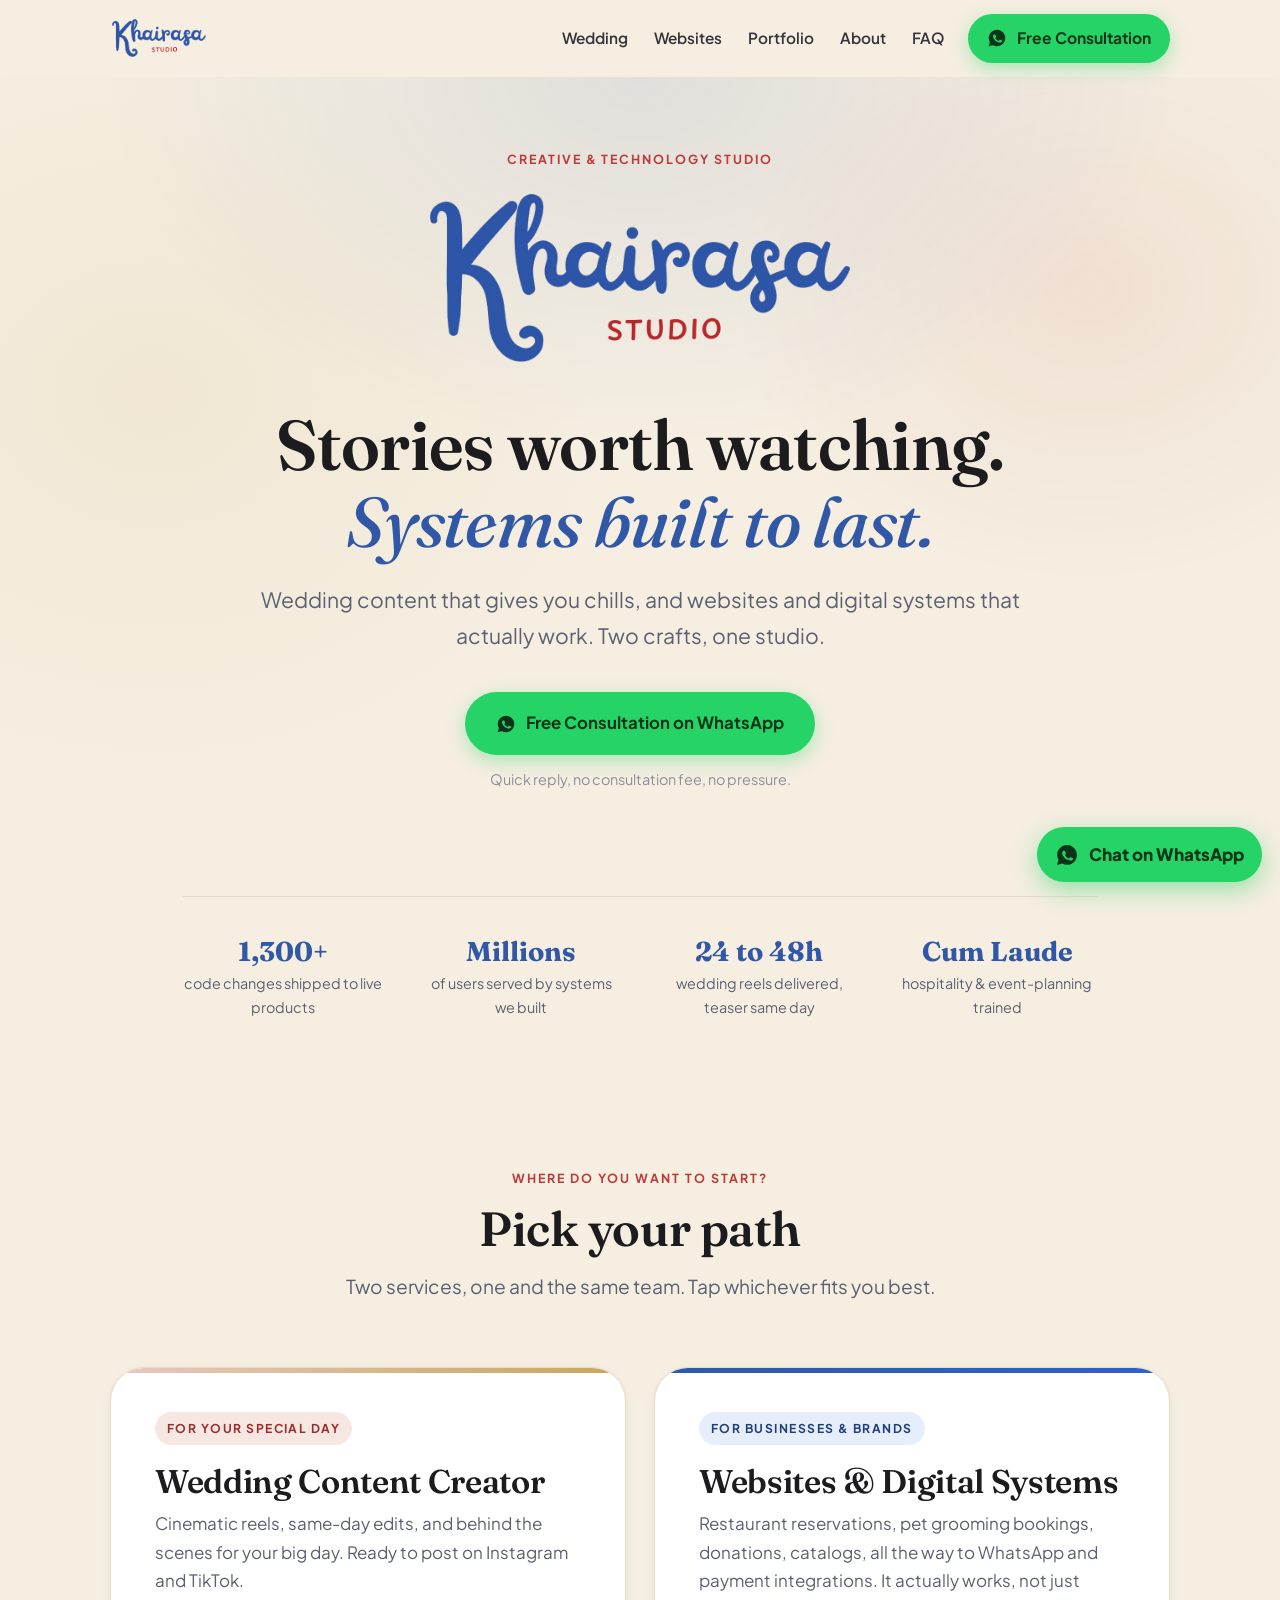
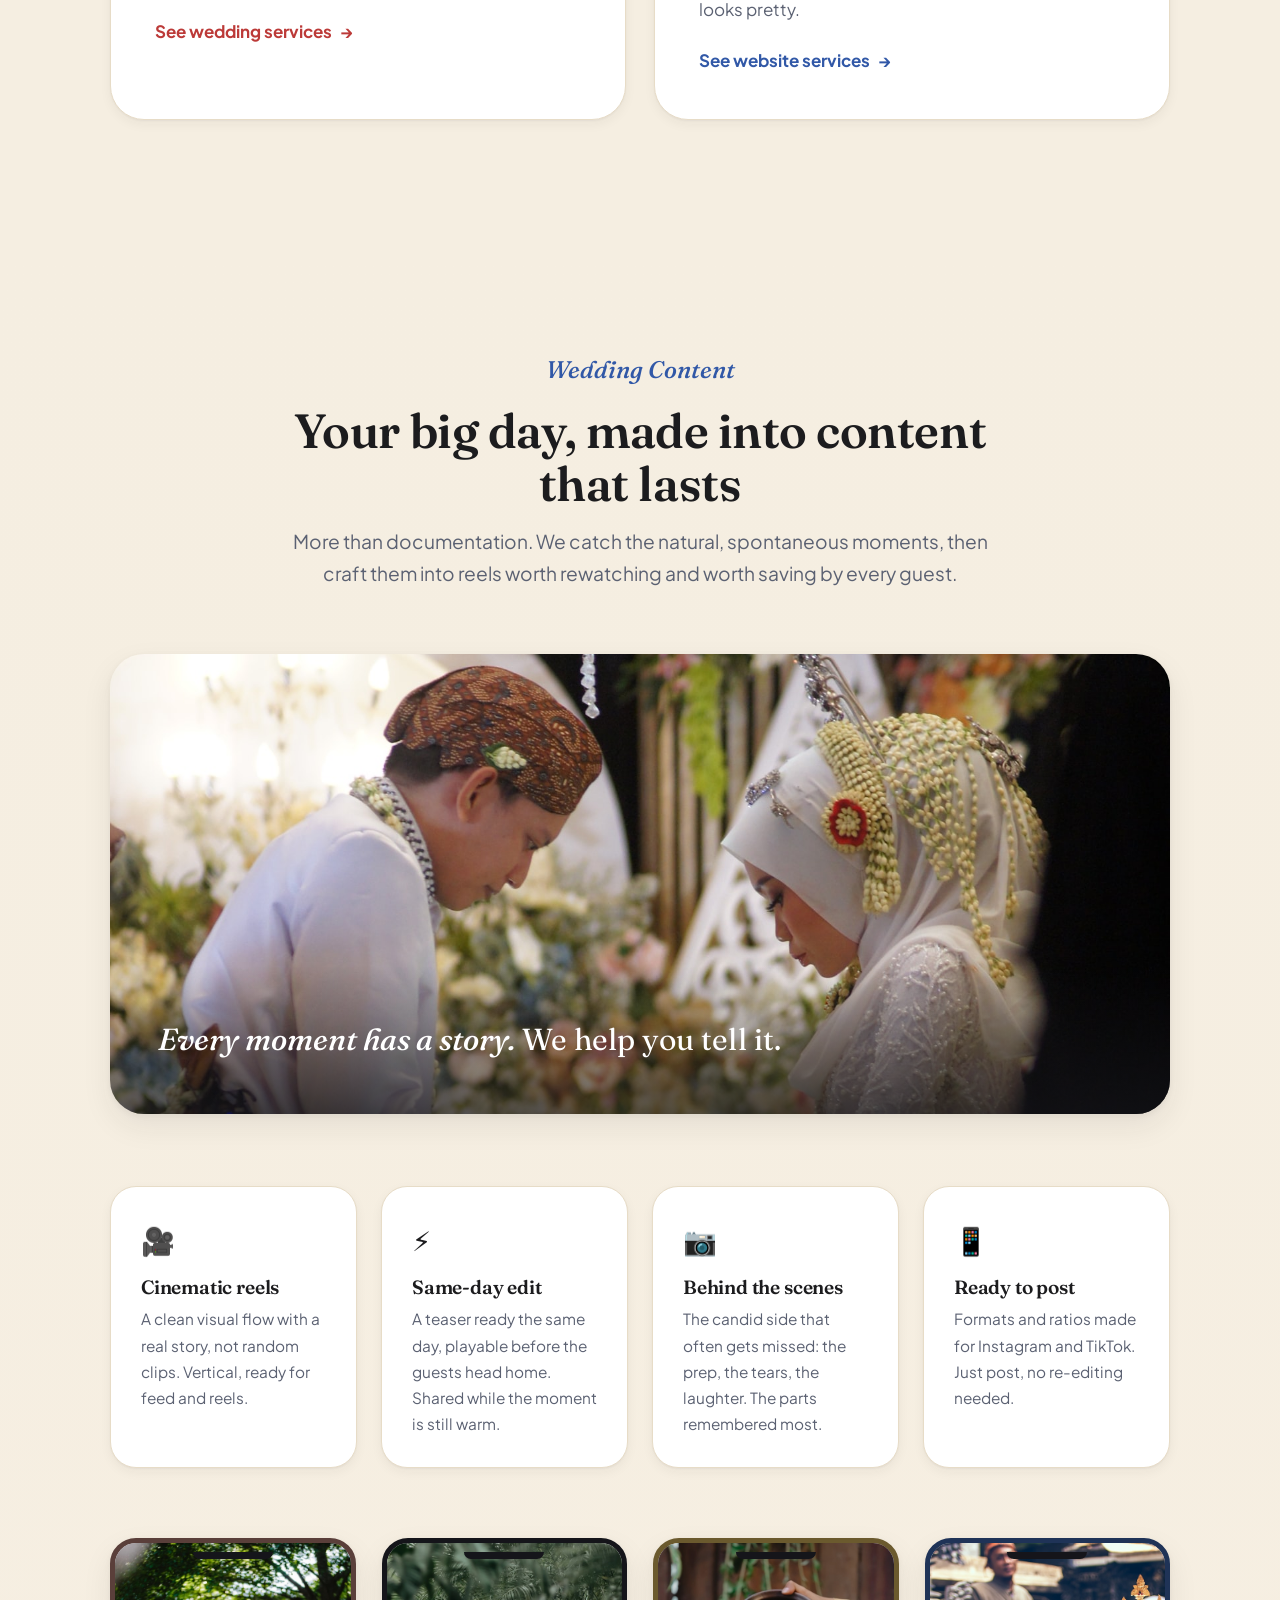
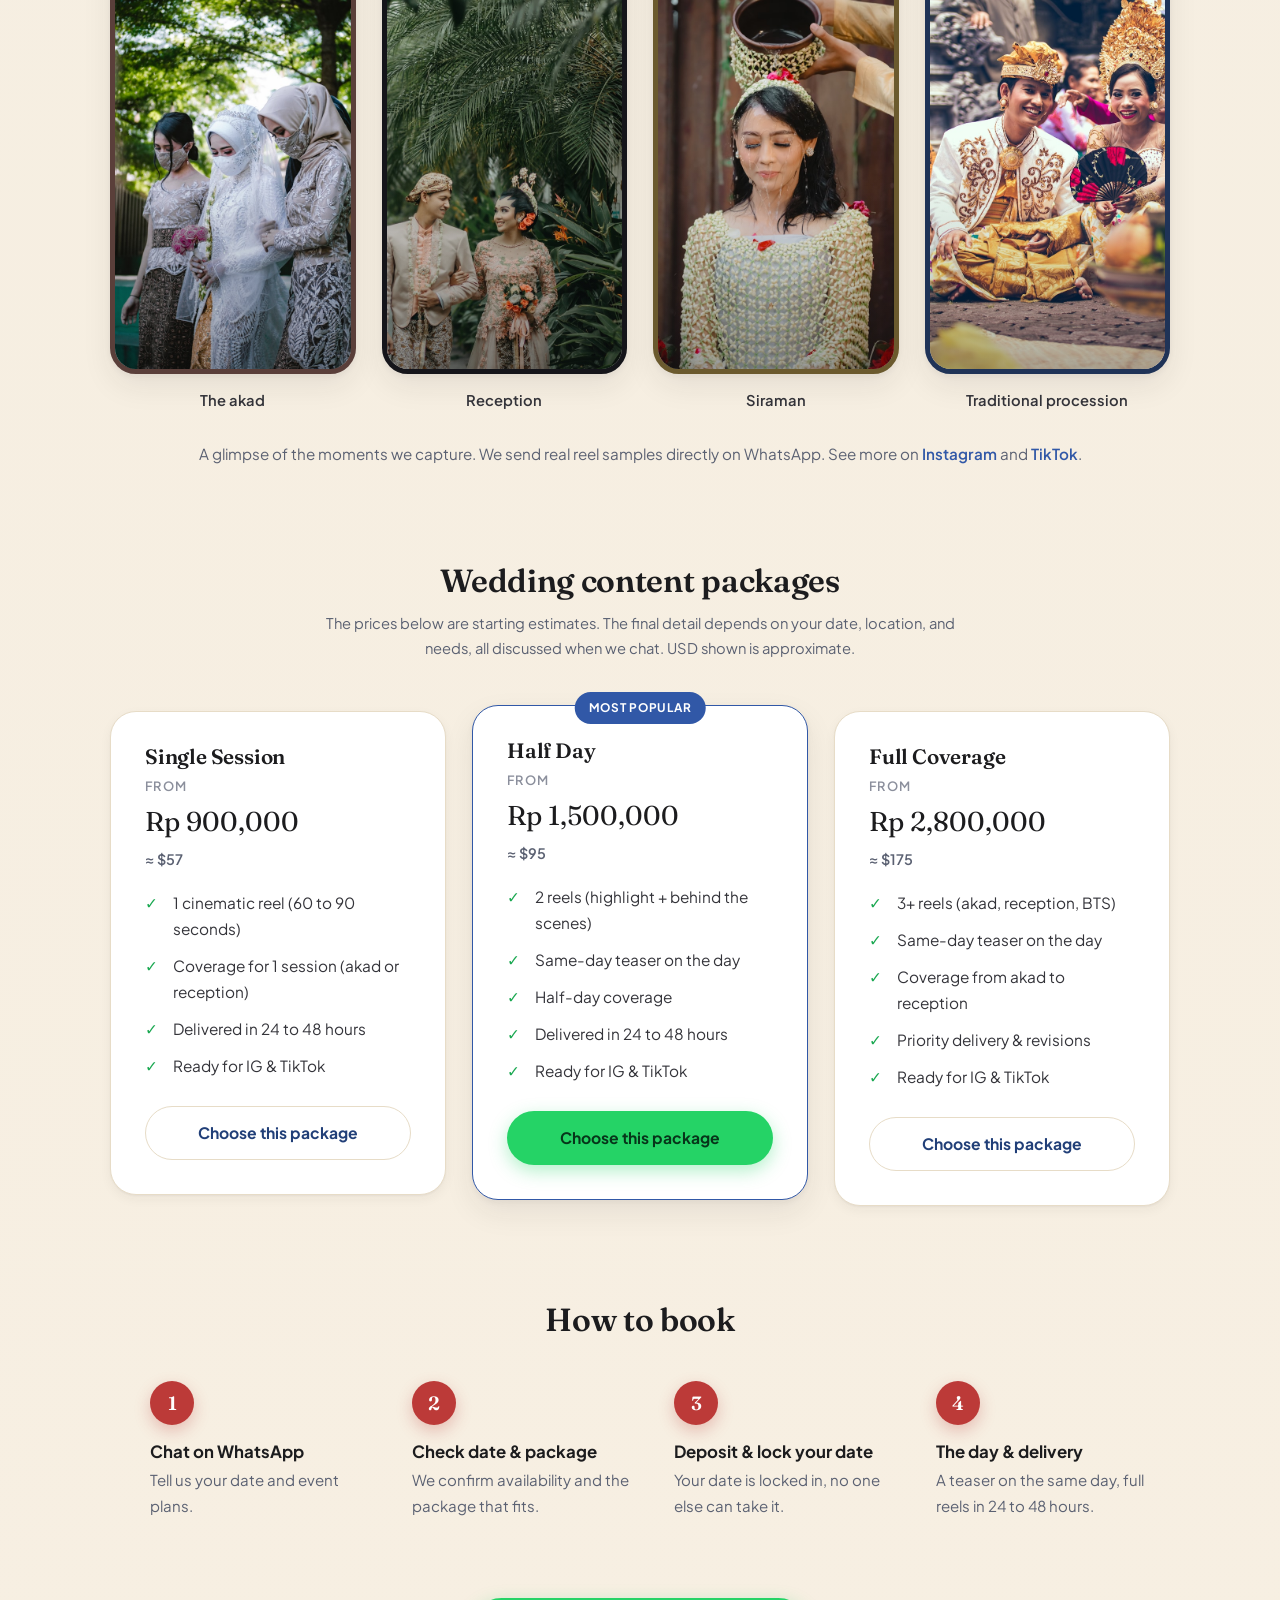
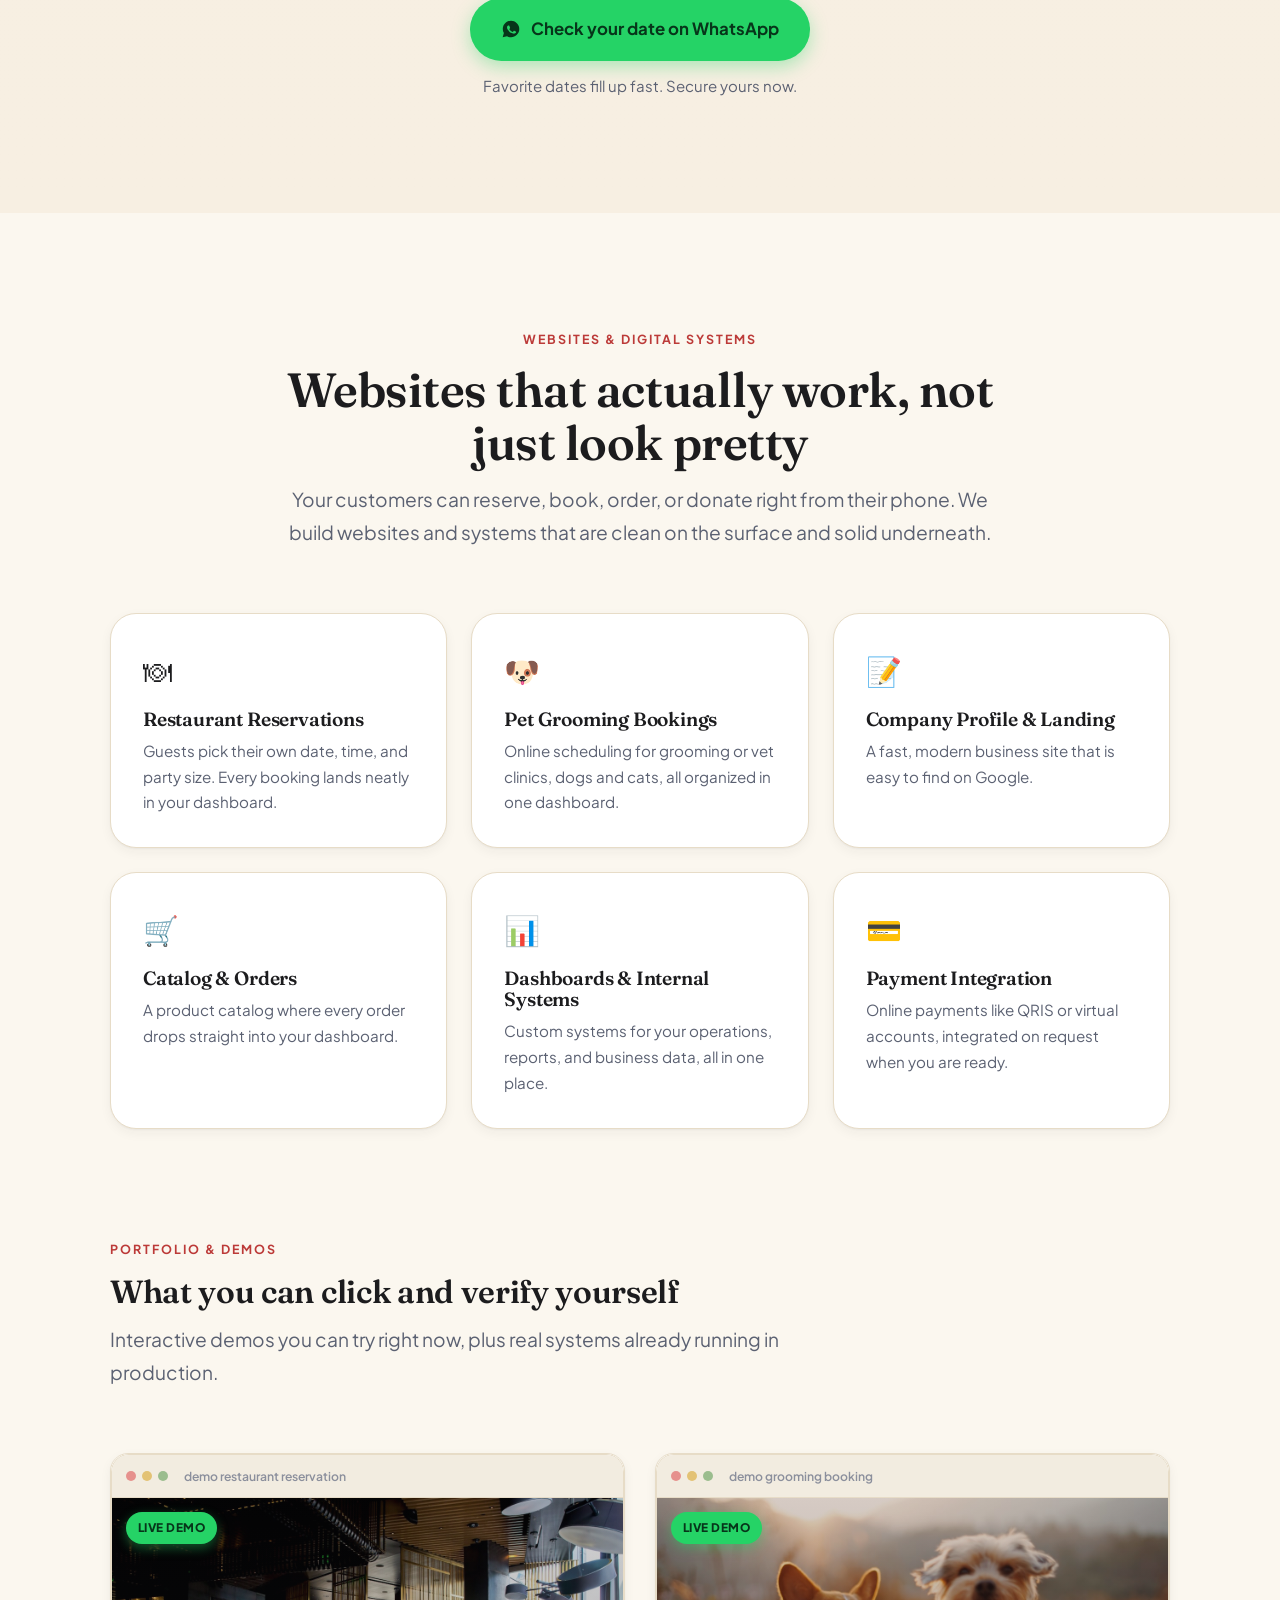
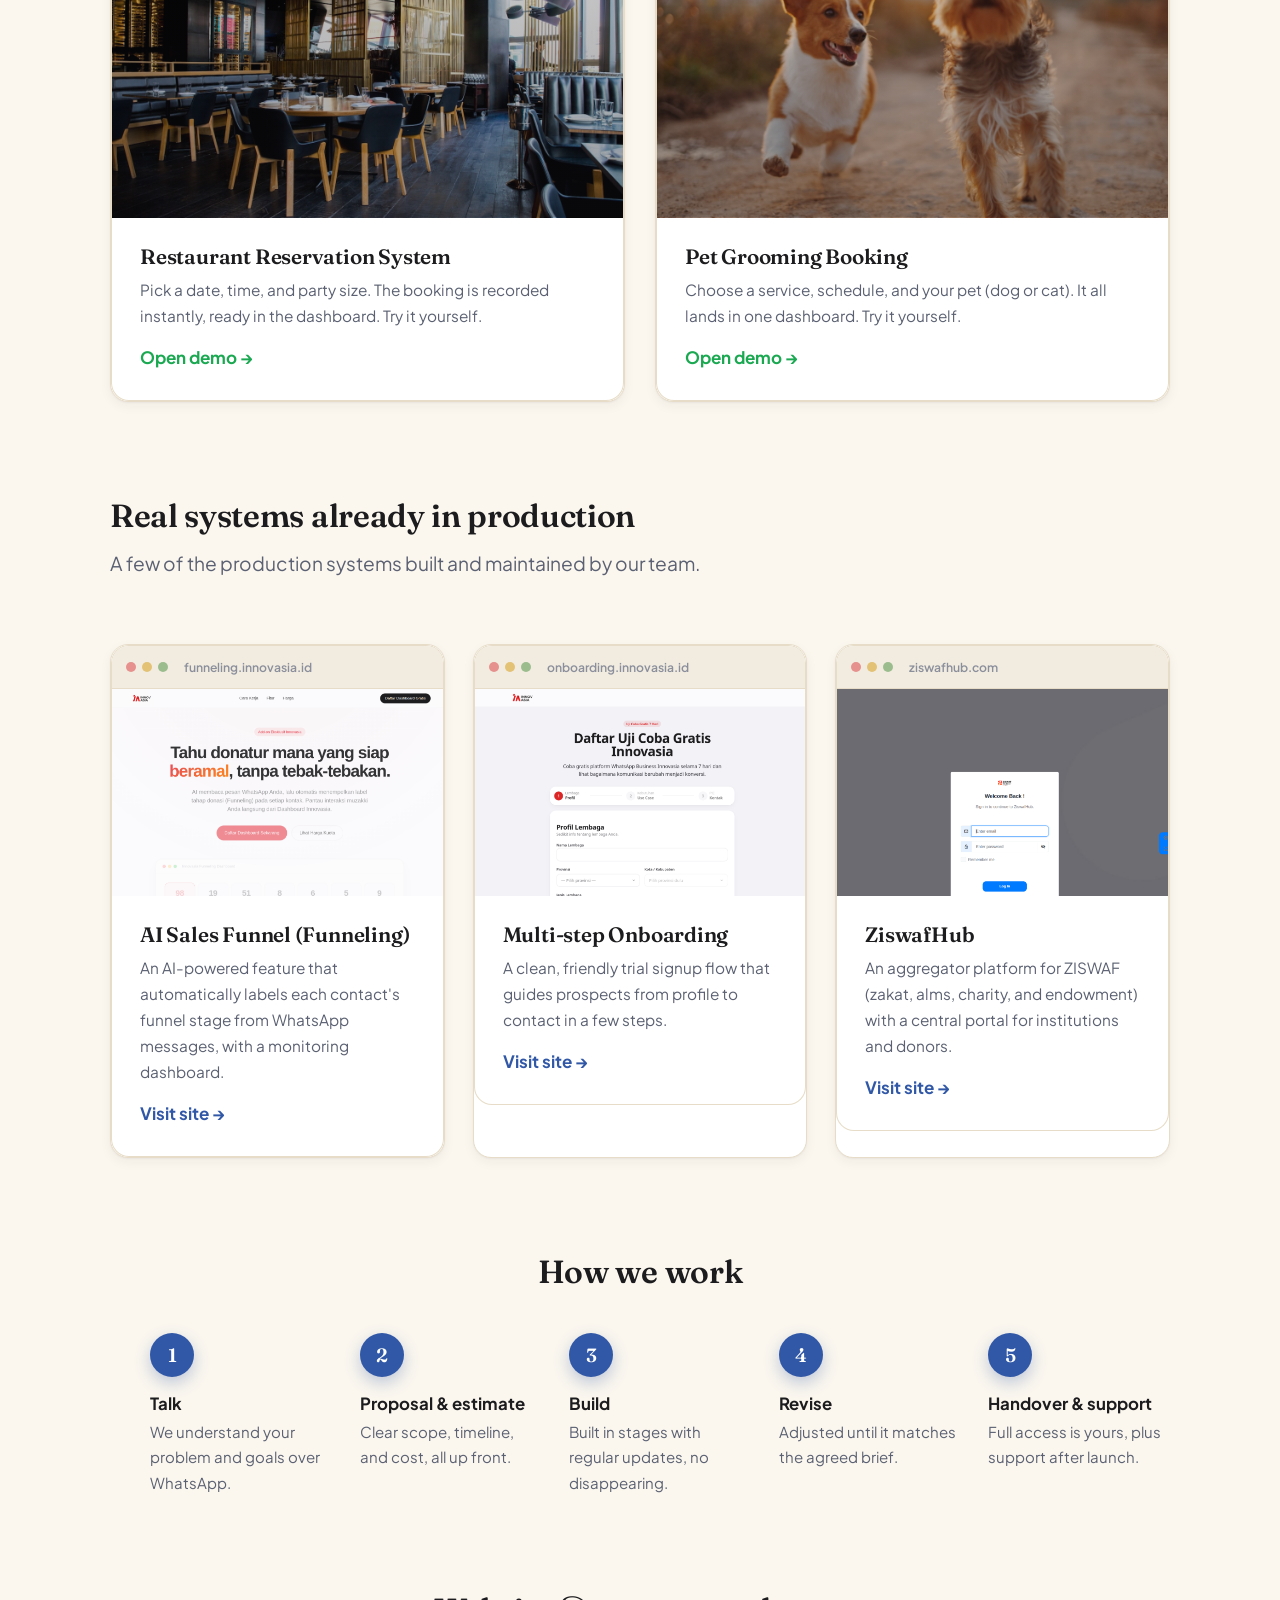
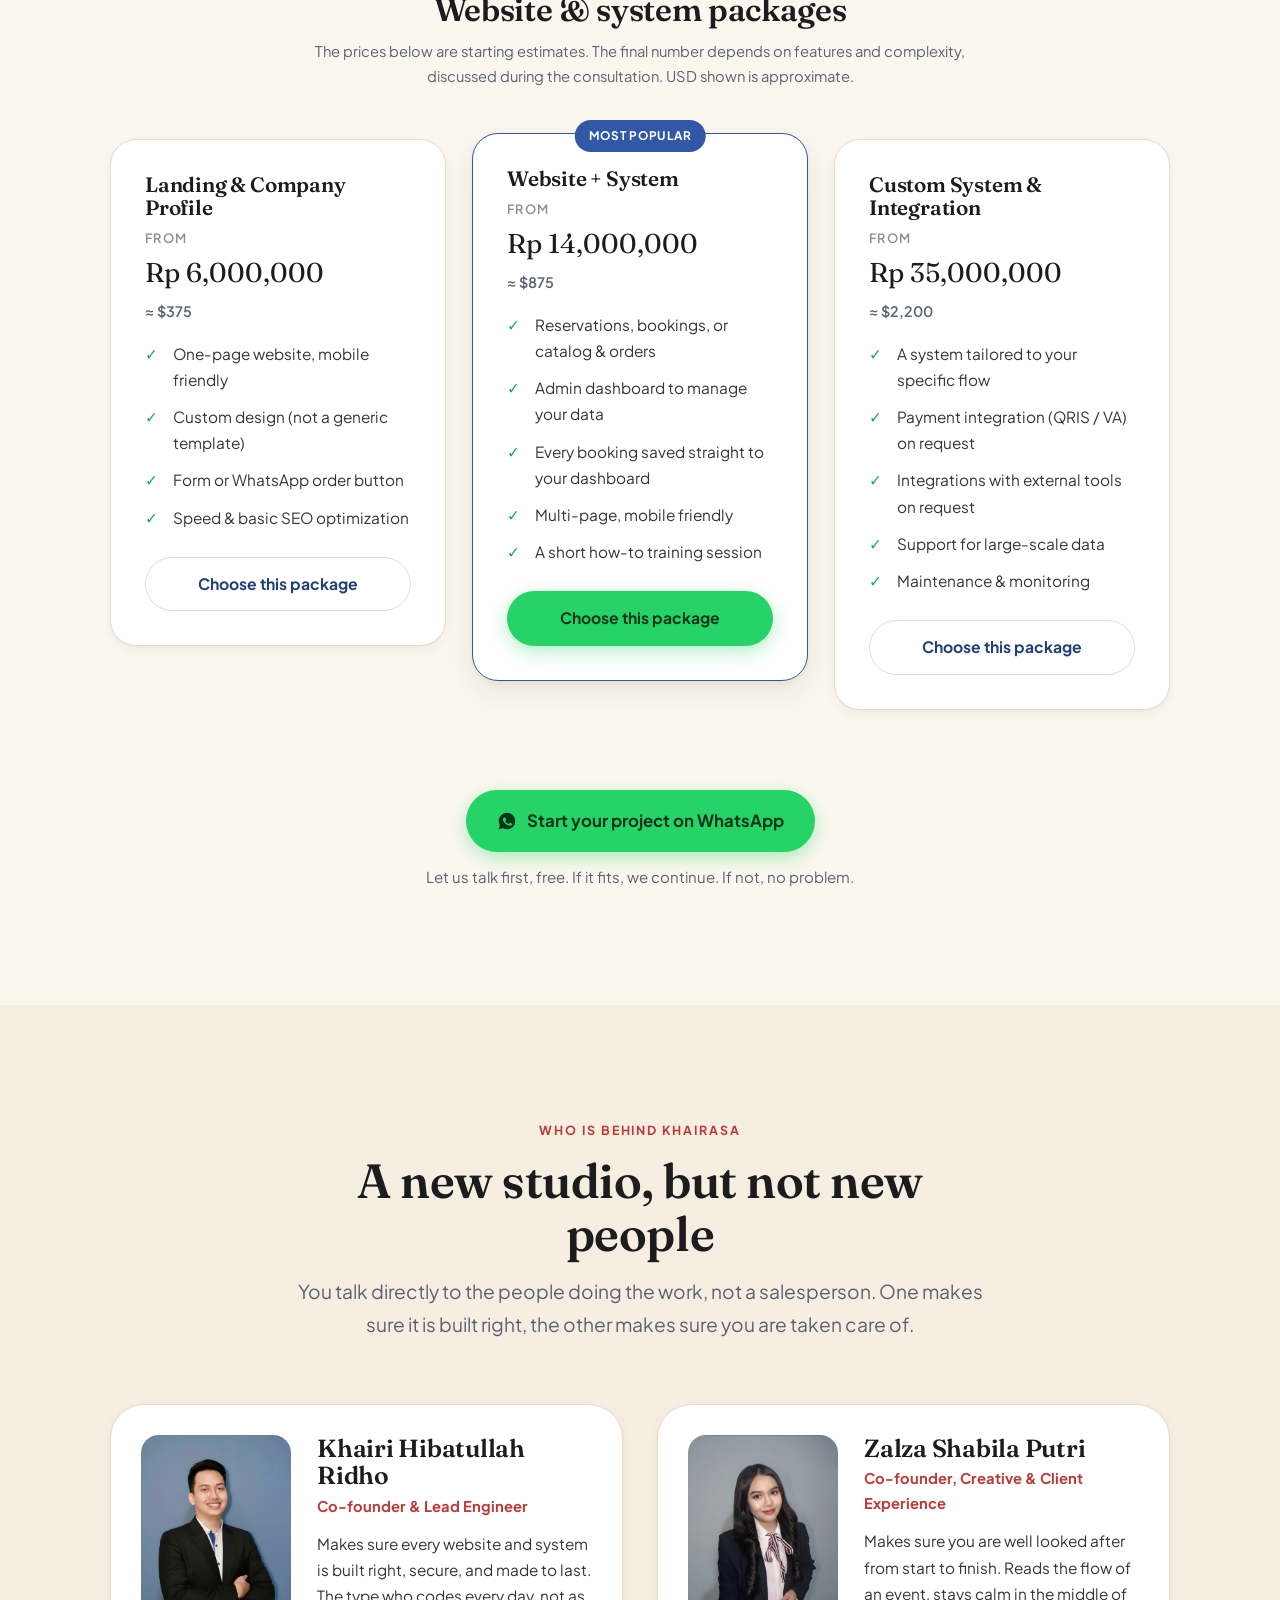
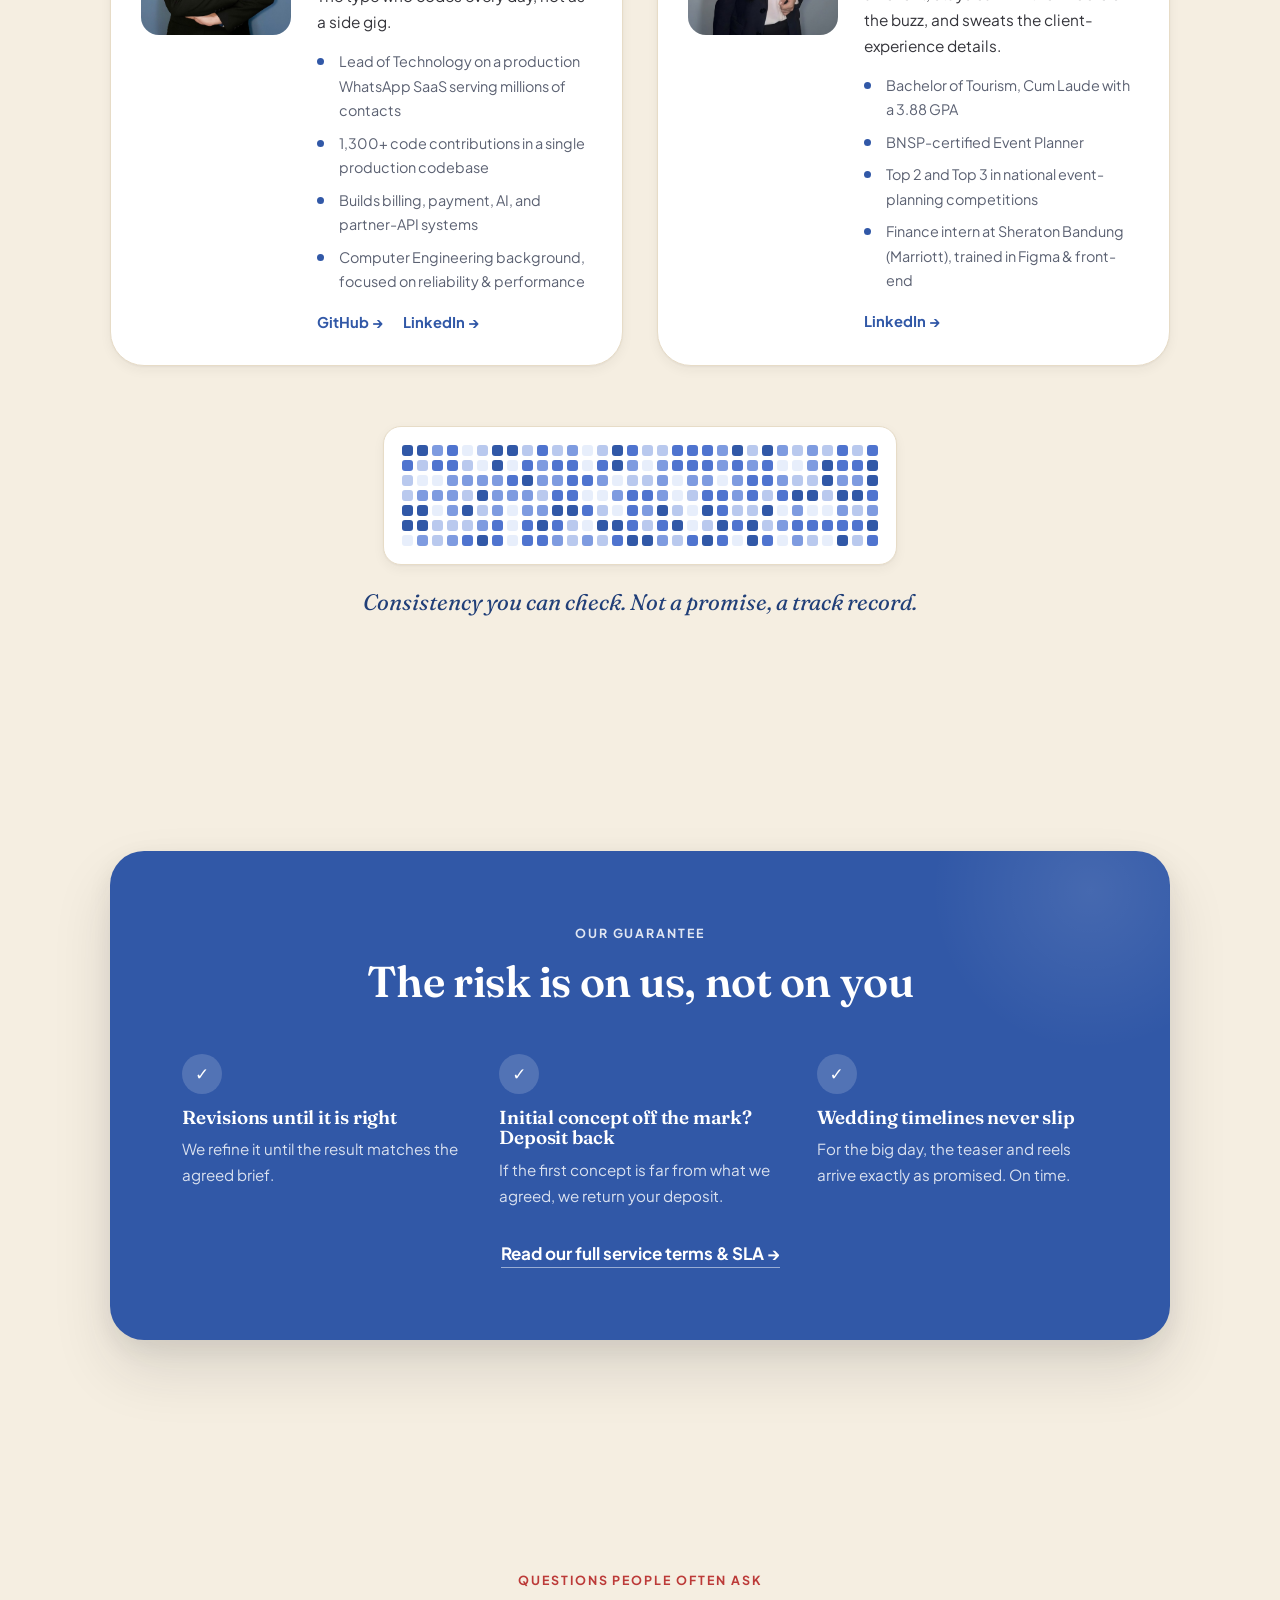
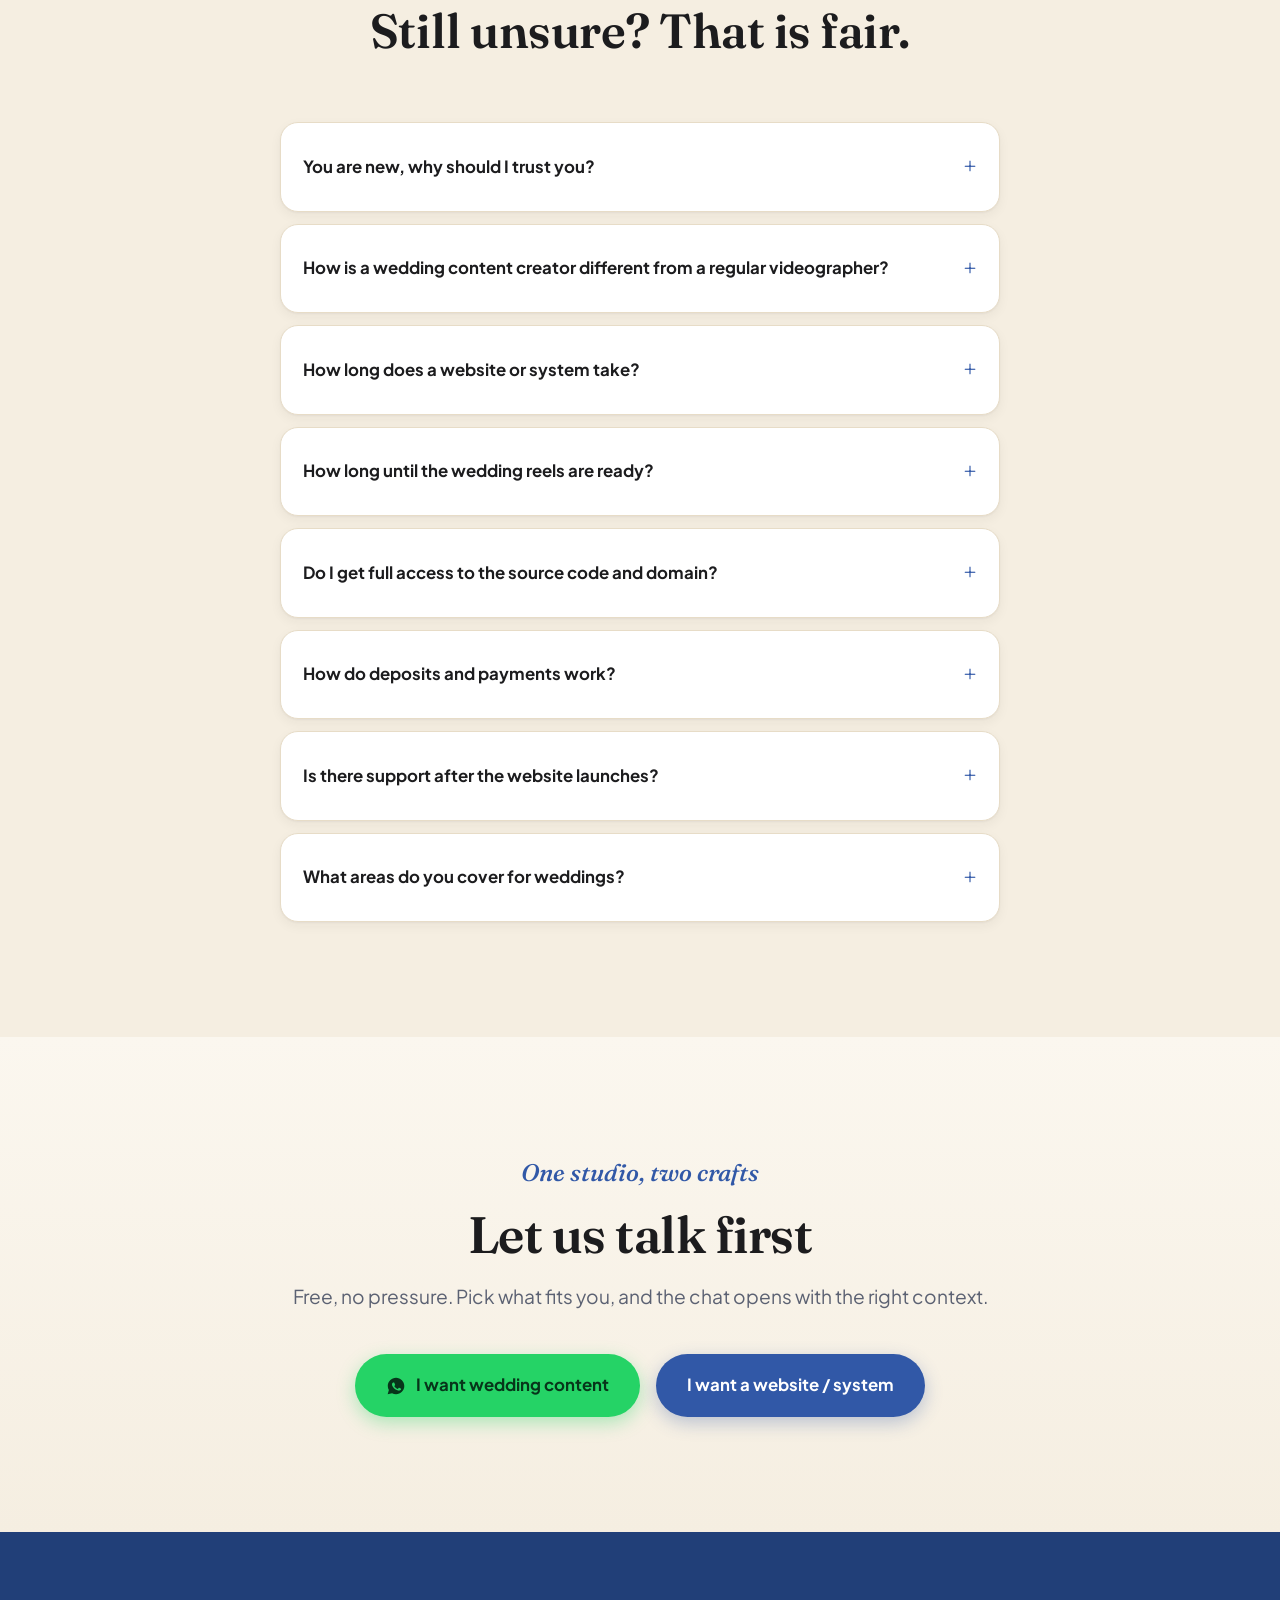
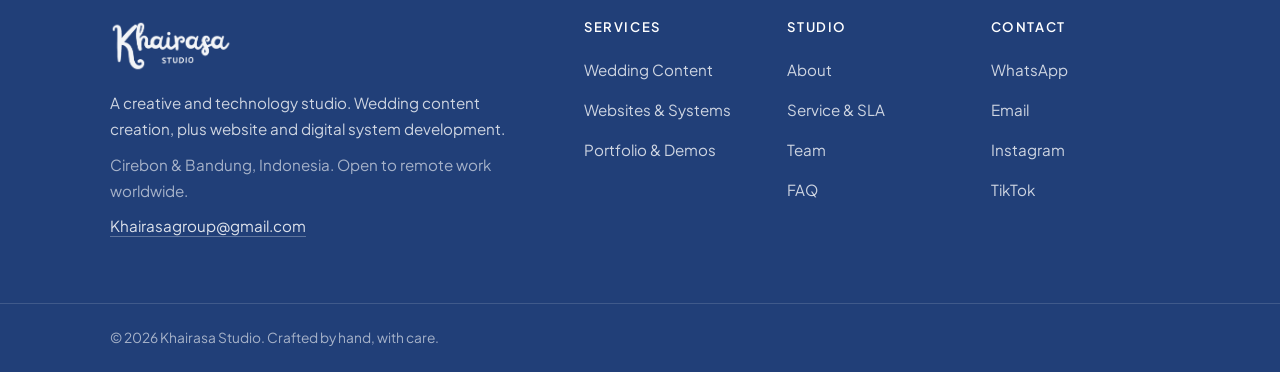
==== index.html @ 6f03180e "fix(footer): clean Contact column, move full email to brand block Contact column now uses short cons" ====
<!DOCTYPE html>
<html lang="en">
<head>
  <meta charset="UTF-8" />
  <meta name="viewport" content="width=device-width, initial-scale=1.0" />
  <title>Khairasa Studio | Wedding Content Creator & Website Development</title>
  <meta name="description" content="Khairasa Studio: one studio, two crafts. Wedding content that gives you chills, and websites and digital systems that actually work. Built by the founders themselves." />
  <meta name="theme-color" content="#3158A7" />
  <meta name="robots" content="index, follow" />
  <meta name="keywords" content="wedding content creator, wedding reels, same-day edit, web developer, website development, custom systems, reservation system, Indonesia, Bandung, Cirebon" />
  <link rel="canonical" href="https://khairihr.github.io/khairasa-studio/" />

  <!-- Open Graph -->
  <meta property="og:type" content="website" />
  <meta property="og:url" content="https://khairihr.github.io/khairasa-studio/" />
  <meta property="og:title" content="Khairasa Studio | Wedding Content Creator & Website Development" />
  <meta property="og:description" content="One studio, two crafts. Wedding content that gives you chills, and websites and systems that actually work." />
  <meta property="og:image" content="https://khairihr.github.io/khairasa-studio/assets/img/og-cover.png" />
  <meta property="og:locale" content="en_US" />
  <meta property="og:site_name" content="Khairasa Studio" />
  <meta name="twitter:card" content="summary_large_image" />
  <meta name="twitter:title" content="Khairasa Studio | Wedding Content & Websites" />
  <meta name="twitter:description" content="One studio, two crafts. Wedding content that gives you chills, and websites that actually work." />
  <meta name="twitter:image" content="https://khairihr.github.io/khairasa-studio/assets/img/og-cover.png" />

  <!-- Icons -->
  <link rel="icon" type="image/png" sizes="32x32" href="assets/img/favicon-32.png" />
  <link rel="apple-touch-icon" href="assets/img/apple-touch-icon.png" />
  <link rel="manifest" href="site.webmanifest" />

  <!-- Fonts -->
  <link rel="preconnect" href="https://fonts.googleapis.com" />
  <link rel="preconnect" href="https://fonts.gstatic.com" crossorigin />
  <link href="https://fonts.googleapis.com/css2?family=Fraunces:ital,opsz,wght@0,9..144,400;0,9..144,500;0,9..144,600;0,9..144,700;1,9..144,400;1,9..144,500;1,9..144,600&family=Plus+Jakarta+Sans:wght@400;500;600;700;800&display=swap" rel="stylesheet" />

  <link rel="stylesheet" href="assets/css/styles.css" />

  <script type="application/ld+json">
  {
    "@context": "https://schema.org",
    "@type": "ProfessionalService",
    "name": "Khairasa Studio",
    "description": "A creative and technology studio. Wedding content creation plus website and digital system development.",
    "url": "https://khairihr.github.io/khairasa-studio/",
    "image": "https://khairihr.github.io/khairasa-studio/assets/img/logo.png",
    "areaServed": "Indonesia and remote worldwide",
    "sameAs": ["https://www.instagram.com/khairasastudio", "https://www.tiktok.com/@khairasa.group", "https://github.com/khairihr"],
    "founder": [
      { "@type": "Person", "name": "Khairi Hibatullah Ridho", "jobTitle": "Co-founder & Lead Engineer", "sameAs": ["https://github.com/khairihr", "https://www.linkedin.com/in/khairihr/"] },
      { "@type": "Person", "name": "Zalza Shabila Putri", "jobTitle": "Co-founder, Creative & Client Experience", "sameAs": ["https://www.linkedin.com/in/zalza-shabila-putri-bb535a1b6/"] }
    ],
    "contactPoint": { "@type": "ContactPoint", "contactType": "sales", "telephone": "+62-851-2152-5015", "email": "Khairasagroup@gmail.com" }
  }
  </script>
</head>

<body>
<a class="skip-link" href="#main">Skip to content</a>

<!-- ============ NAV ============ -->
<header class="nav" id="nav">
  <div class="container nav__inner">
    <a class="nav__brand" href="#top" aria-label="Khairasa Studio, home">
      <img src="assets/img/logo.png" alt="Khairasa Studio" width="160" height="68" />
    </a>

    <nav class="nav__links" aria-label="Main navigation">
      <a href="#wedding">Wedding</a>
      <a href="#website">Websites</a>
      <a href="#portfolio">Portfolio</a>
      <a href="about.html">About</a>
      <a href="#faq">FAQ</a>
    </nav>

    <a class="btn btn--wa nav__cta" href="https://wa.me/6285121525015" data-wa-text="Hi Khairasa Studio, I would like a free consultation.">
      <span class="ico-wa" aria-hidden="true"></span> Free Consultation
    </a>

    <button class="nav__toggle" id="navToggle" aria-label="Open menu" aria-expanded="false" aria-controls="mobileMenu">
      <span></span><span></span><span></span>
    </button>
  </div>

  <div class="mobile-menu" id="mobileMenu" hidden>
    <a href="#wedding">Wedding Content</a>
    <a href="#website">Websites &amp; Systems</a>
    <a href="#portfolio">Portfolio</a>
    <a href="about.html">About</a>
    <a href="#team">Team</a>
    <a href="#faq">FAQ</a>
    <a class="btn btn--wa" href="https://wa.me/6285121525015" data-wa-text="Hi Khairasa Studio, I would like a free consultation.">
      <span class="ico-wa" aria-hidden="true"></span> Free Consultation on WhatsApp
    </a>
  </div>
</header>

<main id="main">
<span id="top"></span>

<!-- ============ HERO ============ -->
<section class="hero">
  <div class="hero__glow" aria-hidden="true"></div>
  <div class="container hero__inner">
    <p class="eyebrow reveal">Creative &amp; Technology Studio</p>

    <img class="hero__logo reveal" src="assets/img/logo.png" alt="Khairasa Studio" width="520" height="222" />

    <h1 class="hero__title reveal">
      Stories worth watching.<br />
      <span class="ital">Systems built to last.</span>
    </h1>

    <p class="hero__sub reveal">
      Wedding content that gives you chills, and websites and digital systems that actually work.
      Two crafts, one studio.
    </p>

    <div class="hero__cta reveal">
      <a class="btn btn--wa btn--lg" href="https://wa.me/6285121525015" data-wa-text="Hi Khairasa Studio, I would like a free consultation.">
        <span class="ico-wa" aria-hidden="true"></span> Free Consultation on WhatsApp
      </a>
      <p class="hero__microtrust">Quick reply, no consultation fee, no pressure.</p>
    </div>

    <p class="hero__credit reveal">
      Built by the founders themselves. Not a template, not a reseller.
    </p>

    <ul class="hero__stats reveal" aria-label="Track record">
      <li><strong>1,300+</strong><span>code changes shipped to live products</span></li>
      <li><strong>Millions</strong><span>of users served by systems we built</span></li>
      <li><strong>24 to 48h</strong><span>wedding reels delivered, teaser same day</span></li>
      <li><strong>Cum Laude</strong><span>hospitality &amp; event-planning trained</span></li>
    </ul>
  </div>
</section>

<!-- ============ FORK ============ -->
<section class="fork" id="start">
  <div class="container">
    <header class="section-head reveal">
      <p class="eyebrow">Where do you want to start?</p>
      <h2>Pick your path</h2>
      <p class="section-lead">Two services, one and the same team. Tap whichever fits you best.</p>
    </header>

    <div class="fork__grid">
      <a class="door door--wedding reveal" href="#wedding">
        <span class="door__tag">For your special day</span>
        <h3>Wedding Content Creator</h3>
        <p>Cinematic reels, same-day edits, and behind the scenes for your big day. Ready to post on Instagram and TikTok.</p>
        <span class="door__go">See wedding services <span class="arrow" aria-hidden="true">&rarr;</span></span>
      </a>

      <a class="door door--tech reveal" href="#website">
        <span class="door__tag">For businesses &amp; brands</span>
        <h3>Websites &amp; Digital Systems</h3>
        <p>Restaurant reservations, pet grooming bookings, donations, catalogs, all the way to WhatsApp and payment integrations. It actually works, not just looks pretty.</p>
        <span class="door__go">See website services <span class="arrow" aria-hidden="true">&rarr;</span></span>
      </a>
    </div>
  </div>
</section>

<!-- ============ WEDDING TRACK ============ -->
<section class="track track--wedding" id="wedding">
  <div class="container">
    <header class="section-head reveal">
      <p class="eyebrow eyebrow--script">Wedding Content</p>
      <h2>Your big day, made into content that lasts</h2>
      <p class="section-lead">
        More than documentation. We catch the natural, spontaneous moments, then craft them into reels worth rewatching and worth saving by every guest.
      </p>
    </header>

    <figure class="mood-banner reveal">
      <img src="assets/img/wedding/mood-wide.jpg" alt="An akad nikah ceremony" loading="lazy" />
      <figcaption><span class="ital">Every moment has a story.</span> We help you tell it.</figcaption>
    </figure>

    <div class="feature-grid reveal">
      <article class="feature">
        <span class="feature__ico" aria-hidden="true">&#127909;</span>
        <h3>Cinematic reels</h3>
        <p>A clean visual flow with a real story, not random clips. Vertical, ready for feed and reels.</p>
      </article>
      <article class="feature">
        <span class="feature__ico" aria-hidden="true">&#9889;</span>
        <h3>Same-day edit</h3>
        <p>A teaser ready the same day, playable before the guests head home. Shared while the moment is still warm.</p>
      </article>
      <article class="feature">
        <span class="feature__ico" aria-hidden="true">&#128247;</span>
        <h3>Behind the scenes</h3>
        <p>The candid side that often gets missed: the prep, the tears, the laughter. The parts remembered most.</p>
      </article>
      <article class="feature">
        <span class="feature__ico" aria-hidden="true">&#128241;</span>
        <h3>Ready to post</h3>
        <p>Formats and ratios made for Instagram and TikTok. Just post, no re-editing needed.</p>
      </article>
    </div>

    <!-- Reels gallery (a glimpse of the moments; real samples sent via WhatsApp) -->
    <div class="reels reveal" aria-label="Gallery of wedding moments">
      <figure class="phone phone--blush">
        <div class="phone__screen"><img src="assets/img/wedding/reel-1.jpg" alt="An akad ceremony moment" loading="lazy" /></div>
        <figcaption>The akad</figcaption>
      </figure>
      <figure class="phone phone--sage">
        <div class="phone__screen"><img src="assets/img/wedding/reel-2.jpg" alt="A wedding reception moment" loading="lazy" /></div>
        <figcaption>Reception</figcaption>
      </figure>
      <figure class="phone phone--gold">
        <div class="phone__screen"><img src="assets/img/wedding/reel-3.jpg" alt="A siraman ritual moment" loading="lazy" /></div>
        <figcaption>Siraman</figcaption>
      </figure>
      <figure class="phone phone--blue">
        <div class="phone__screen"><img src="assets/img/wedding/reel-4.jpg" alt="A traditional procession moment" loading="lazy" /></div>
        <figcaption>Traditional procession</figcaption>
      </figure>
    </div>
    <p class="reels__note reveal">A glimpse of the moments we capture. We send real reel samples directly on WhatsApp. See more on <a href="https://www.instagram.com/khairasastudio" target="_blank" rel="noopener" style="color:var(--blue);font-weight:600;">Instagram</a> and <a href="https://www.tiktok.com/@khairasa.group" target="_blank" rel="noopener" style="color:var(--blue);font-weight:600;">TikTok</a>.</p>

    <!-- Wedding packages -->
    <div class="pricing reveal" id="wedding-packages">
      <h3 class="pricing__title">Wedding content packages</h3>
      <p class="pricing__note">The prices below are starting estimates. The final detail depends on your date, location, and needs, all discussed when we chat. USD shown is approximate.</p>
      <div class="pricing__grid">
        <article class="plan">
          <h4>Single Session</h4>
          <p class="plan__price"><span>from</span> Rp 900,000 <em>&asymp; $57</em></p>
          <ul>
            <li>1 cinematic reel (60 to 90 seconds)</li>
            <li>Coverage for 1 session (akad or reception)</li>
            <li>Delivered in 24 to 48 hours</li>
            <li>Ready for IG &amp; TikTok</li>
          </ul>
          <a class="btn btn--outline" href="https://wa.me/6285121525015" data-wa-text="Hi Khairasa, I am interested in the Single Session wedding package. My event date is:">Choose this package</a>
        </article>

        <article class="plan plan--popular">
          <span class="plan__badge">Most Popular</span>
          <h4>Half Day</h4>
          <p class="plan__price"><span>from</span> Rp 1,500,000 <em>&asymp; $95</em></p>
          <ul>
            <li>2 reels (highlight + behind the scenes)</li>
            <li>Same-day teaser on the day</li>
            <li>Half-day coverage</li>
            <li>Delivered in 24 to 48 hours</li>
            <li>Ready for IG &amp; TikTok</li>
          </ul>
          <a class="btn btn--wa" href="https://wa.me/6285121525015" data-wa-text="Hi Khairasa, I am interested in the Half Day wedding package. My event date is:">Choose this package</a>
        </article>

        <article class="plan">
          <h4>Full Coverage</h4>
          <p class="plan__price"><span>from</span> Rp 2,800,000 <em>&asymp; $175</em></p>
          <ul>
            <li>3+ reels (akad, reception, BTS)</li>
            <li>Same-day teaser on the day</li>
            <li>Coverage from akad to reception</li>
            <li>Priority delivery &amp; revisions</li>
            <li>Ready for IG &amp; TikTok</li>
          </ul>
          <a class="btn btn--outline" href="https://wa.me/6285121525015" data-wa-text="Hi Khairasa, I am interested in the Full Coverage wedding package. My event date is:">Choose this package</a>
        </article>
      </div>
    </div>

    <!-- Wedding process -->
    <div class="steps reveal">
      <h3 class="steps__title">How to book</h3>
      <ol class="steps__list">
        <li><span class="steps__n">1</span><div><strong>Chat on WhatsApp</strong><p>Tell us your date and event plans.</p></div></li>
        <li><span class="steps__n">2</span><div><strong>Check date &amp; package</strong><p>We confirm availability and the package that fits.</p></div></li>
        <li><span class="steps__n">3</span><div><strong>Deposit &amp; lock your date</strong><p>Your date is locked in, no one else can take it.</p></div></li>
        <li><span class="steps__n">4</span><div><strong>The day &amp; delivery</strong><p>A teaser on the same day, full reels in 24 to 48 hours.</p></div></li>
      </ol>
    </div>

    <div class="track__cta reveal">
      <a class="btn btn--wa btn--lg" href="https://wa.me/6285121525015" data-wa-text="Hi Khairasa Studio, I am interested in wedding content. Could you share packages and available dates?">
        <span class="ico-wa" aria-hidden="true"></span> Check your date on WhatsApp
      </a>
      <p class="track__cta-note">Favorite dates fill up fast. Secure yours now.</p>
    </div>
  </div>
</section>

<!-- ============ WEBSITE TRACK ============ -->
<section class="track track--tech" id="website">
  <div class="container">
    <header class="section-head reveal">
      <p class="eyebrow">Websites &amp; Digital Systems</p>
      <h2>Websites that actually work, not just look pretty</h2>
      <p class="section-lead">
        Your customers can reserve, book, order, or donate right from their phone. We build websites and systems that are clean on the surface and solid underneath.
      </p>
    </header>

    <div class="niche-grid reveal">
      <article class="niche"><span aria-hidden="true">&#127869;</span><h3>Restaurant Reservations</h3><p>Guests pick their own date, time, and party size. Every booking lands neatly in your dashboard.</p></article>
      <article class="niche"><span aria-hidden="true">&#128054;</span><h3>Pet Grooming Bookings</h3><p>Online scheduling for grooming or vet clinics, dogs and cats, all organized in one dashboard.</p></article>
      <article class="niche"><span aria-hidden="true">&#128221;</span><h3>Company Profile &amp; Landing</h3><p>A fast, modern business site that is easy to find on Google.</p></article>
      <article class="niche"><span aria-hidden="true">&#128722;</span><h3>Catalog &amp; Orders</h3><p>A product catalog where every order drops straight into your dashboard.</p></article>
      <article class="niche"><span aria-hidden="true">&#128202;</span><h3>Dashboards &amp; Internal Systems</h3><p>Custom systems for your operations, reports, and business data, all in one place.</p></article>
      <article class="niche"><span aria-hidden="true">&#128179;</span><h3>Payment Integration</h3><p>Online payments like QRIS or virtual accounts, integrated on request when you are ready.</p></article>
    </div>

    <!-- Live demos + real work -->
    <div class="demos reveal" id="portfolio">
      <header class="section-head section-head--left">
        <p class="eyebrow">Portfolio &amp; Demos</p>
        <h3>What you can click and verify yourself</h3>
        <p class="section-lead">Interactive demos you can try right now, plus real systems already running in production.</p>
      </header>

      <div class="demo-grid">
        <a class="card-demo card-demo--live" href="demo/reservasi-resto/index.html" target="_blank" rel="noopener">
          <div class="browser">
            <div class="browser__bar"><i></i><i></i><i></i><span>demo restaurant reservation</span></div>
            <div class="browser__shot browser__shot--resto"><span class="demo-badge">Live demo</span></div>
          </div>
          <div class="card-demo__body"><h4>Restaurant Reservation System</h4><p>Pick a date, time, and party size. The booking is recorded instantly, ready in the dashboard. Try it yourself.</p><span class="card-demo__go">Open demo &rarr;</span></div>
        </a>

        <a class="card-demo card-demo--live" href="demo/petcare/index.html" target="_blank" rel="noopener">
          <div class="browser">
            <div class="browser__bar"><i></i><i></i><i></i><span>demo grooming booking</span></div>
            <div class="browser__shot browser__shot--pet"><span class="demo-badge">Live demo</span></div>
          </div>
          <div class="card-demo__body"><h4>Pet Grooming Booking</h4><p>Choose a service, schedule, and your pet (dog or cat). It all lands in one dashboard. Try it yourself.</p><span class="card-demo__go">Open demo &rarr;</span></div>
        </a>
      </div>

      <header class="section-head section-head--left section-head--tight">
        <h3>Real systems already in production</h3>
        <p class="section-lead">A few of the production systems built and maintained by our team.</p>
      </header>

      <div class="work-grid">
        <article class="card-work">
          <div class="browser"><div class="browser__bar"><i></i><i></i><i></i><span>funneling.innovasia.id</span></div><img loading="lazy" src="assets/portfolio/funneling.png" alt="Innovasia Funneling page, an AI-powered donation funnel labeling feature" /></div>
          <div class="card-work__body"><h4>AI Sales Funnel (Funneling)</h4><p>An AI-powered feature that automatically labels each contact's funnel stage from WhatsApp messages, with a monitoring dashboard.</p><a href="https://funneling.innovasia.id/" target="_blank" rel="noopener">Visit site &rarr;</a></div>
        </article>

        <article class="card-work">
          <div class="browser"><div class="browser__bar"><i></i><i></i><i></i><span>onboarding.innovasia.id</span></div><img loading="lazy" src="assets/portfolio/onboarding.png" alt="Innovasia trial signup page, a multi-step onboarding form" /></div>
          <div class="card-work__body"><h4>Multi-step Onboarding</h4><p>A clean, friendly trial signup flow that guides prospects from profile to contact in a few steps.</p><a href="https://onboarding.innovasia.id/" target="_blank" rel="noopener">Visit site &rarr;</a></div>
        </article>

        <article class="card-work">
          <div class="browser"><div class="browser__bar"><i></i><i></i><i></i><span>ziswafhub.com</span></div><img loading="lazy" src="assets/portfolio/ziswafhub.png" alt="ZiswafHub login page, an aggregator platform for Islamic charity services" /></div>
          <div class="card-work__body"><h4>ZiswafHub</h4><p>An aggregator platform for ZISWAF (zakat, alms, charity, and endowment) with a central portal for institutions and donors.</p><a href="https://ziswafhub.com/" target="_blank" rel="noopener">Visit site &rarr;</a></div>
        </article>
      </div>
    </div>

    <!-- Tech process -->
    <div class="steps reveal">
      <h3 class="steps__title">How we work</h3>
      <ol class="steps__list steps__list--5">
        <li><span class="steps__n">1</span><div><strong>Talk</strong><p>We understand your problem and goals over WhatsApp.</p></div></li>
        <li><span class="steps__n">2</span><div><strong>Proposal &amp; estimate</strong><p>Clear scope, timeline, and cost, all up front.</p></div></li>
        <li><span class="steps__n">3</span><div><strong>Build</strong><p>Built in stages with regular updates, no disappearing.</p></div></li>
        <li><span class="steps__n">4</span><div><strong>Revise</strong><p>Adjusted until it matches the agreed brief.</p></div></li>
        <li><span class="steps__n">5</span><div><strong>Handover &amp; support</strong><p>Full access is yours, plus support after launch.</p></div></li>
      </ol>
    </div>

    <!-- Tech packages -->
    <div class="pricing reveal" id="website-packages">
      <h3 class="pricing__title">Website &amp; system packages</h3>
      <p class="pricing__note">The prices below are starting estimates. The final number depends on features and complexity, discussed during the consultation. USD shown is approximate.</p>
      <div class="pricing__grid">
        <article class="plan">
          <h4>Landing &amp; Company Profile</h4>
          <p class="plan__price"><span>from</span> Rp 6,000,000 <em>&asymp; $375</em></p>
          <ul>
            <li>One-page website, mobile friendly</li>
            <li>Custom design (not a generic template)</li>
            <li>Form or WhatsApp order button</li>
            <li>Speed &amp; basic SEO optimization</li>
          </ul>
          <a class="btn btn--outline" href="https://wa.me/6285121525015" data-wa-text="Hi Khairasa, I want a Landing / Company Profile. My business is in:">Choose this package</a>
        </article>

        <article class="plan plan--popular">
          <span class="plan__badge">Most Popular</span>
          <h4>Website + System</h4>
          <p class="plan__price"><span>from</span> Rp 14,000,000 <em>&asymp; $875</em></p>
          <ul>
            <li>Reservations, bookings, or catalog &amp; orders</li>
            <li>Admin dashboard to manage your data</li>
            <li>Every booking saved straight to your dashboard</li>
            <li>Multi-page, mobile friendly</li>
            <li>A short how-to training session</li>
          </ul>
          <a class="btn btn--wa" href="https://wa.me/6285121525015" data-wa-text="Hi Khairasa, I want a Website + System (reservation/booking/catalog). My needs are:">Choose this package</a>
        </article>

        <article class="plan">
          <h4>Custom System &amp; Integration</h4>
          <p class="plan__price"><span>from</span> Rp 35,000,000 <em>&asymp; $2,200</em></p>
          <ul>
            <li>A system tailored to your specific flow</li>
            <li>Payment integration (QRIS / VA) on request</li>
            <li>Integrations with external tools on request</li>
            <li>Support for large-scale data</li>
            <li>Maintenance &amp; monitoring</li>
          </ul>
          <a class="btn btn--outline" href="https://wa.me/6285121525015" data-wa-text="Hi Khairasa, I need a Custom System / Integration. An overview of my needs:">Choose this package</a>
        </article>
      </div>
    </div>

    <div class="track__cta reveal">
      <a class="btn btn--wa btn--lg" href="https://wa.me/6285121525015" data-wa-text="Hi Khairasa Studio, I want to build a website or system. Can we talk?">
        <span class="ico-wa" aria-hidden="true"></span> Start your project on WhatsApp
      </a>
      <p class="track__cta-note">Let us talk first, free. If it fits, we continue. If not, no problem.</p>
    </div>
  </div>
</section>

<!-- ============ FOUNDERS / TRUST ============ -->
<section class="founders" id="team">
  <div class="container">
    <header class="section-head reveal">
      <p class="eyebrow">Who is behind Khairasa</p>
      <h2>A new studio, but not new people</h2>
      <p class="section-lead">
        You talk directly to the people doing the work, not a salesperson. One makes sure it is built right, the other makes sure you are taken care of.
      </p>
    </header>

    <div class="founder-grid">
      <article class="founder reveal">
        <div class="founder__photo"><img src="assets/img/khairi.jpg" alt="Khairi Hibatullah Ridho" loading="lazy" /></div>
        <div class="founder__body">
          <h3>Khairi Hibatullah Ridho</h3>
          <p class="founder__role">Co-founder &amp; Lead Engineer</p>
          <p class="founder__bio">Makes sure every website and system is built right, secure, and made to last. The type who codes every day, not as a side gig.</p>
          <ul class="founder__facts">
            <li>Lead of Technology on a production WhatsApp SaaS serving millions of contacts</li>
            <li>1,300+ code contributions in a single production codebase</li>
            <li>Builds billing, payment, AI, and partner-API systems</li>
            <li>Computer Engineering background, focused on reliability &amp; performance</li>
          </ul>
          <div class="founder__links">
            <a class="founder__link" href="https://github.com/khairihr" target="_blank" rel="noopener">GitHub &rarr;</a>
            <a class="founder__link" href="https://www.linkedin.com/in/khairihr/" target="_blank" rel="noopener">LinkedIn &rarr;</a>
          </div>
        </div>
      </article>

      <article class="founder reveal">
        <div class="founder__photo"><img src="assets/img/zalza.jpg" alt="Zalza Shabila Putri" loading="lazy" /></div>
        <div class="founder__body">
          <h3>Zalza Shabila Putri</h3>
          <p class="founder__role">Co-founder, Creative &amp; Client Experience</p>
          <p class="founder__bio">Makes sure you are well looked after from start to finish. Reads the flow of an event, stays calm in the middle of the buzz, and sweats the client-experience details.</p>
          <ul class="founder__facts">
            <li>Bachelor of Tourism, Cum Laude with a 3.88 GPA</li>
            <li>BNSP-certified Event Planner</li>
            <li>Top 2 and Top 3 in national event-planning competitions</li>
            <li>Finance intern at Sheraton Bandung (Marriott), trained in Figma &amp; front-end</li>
          </ul>
          <div class="founder__links">
            <a class="founder__link" href="https://www.linkedin.com/in/zalza-shabila-putri-bb535a1b6/" target="_blank" rel="noopener">LinkedIn &rarr;</a>
          </div>
        </div>
      </article>
    </div>

    <!-- decorative contribution motif + honest line -->
    <div class="proof reveal">
      <div class="proof__graph" aria-hidden="true"><!-- filled by JS: contribution motif --></div>
      <p class="proof__line">Consistency you can check. Not a promise, a track record.</p>
    </div>
  </div>
</section>

<!-- ============ GUARANTEE ============ -->
<section class="guarantee">
  <div class="container">
    <div class="guarantee__card reveal">
      <p class="eyebrow eyebrow--invert">Our guarantee</p>
      <h2>The risk is on us, not on you</h2>
      <div class="guarantee__grid">
        <div><span aria-hidden="true">&#10003;</span><h3>Revisions until it is right</h3><p>We refine it until the result matches the agreed brief.</p></div>
        <div><span aria-hidden="true">&#10003;</span><h3>Initial concept off the mark? Deposit back</h3><p>If the first concept is far from what we agreed, we return your deposit.</p></div>
        <div><span aria-hidden="true">&#10003;</span><h3>Wedding timelines never slip</h3><p>For the big day, the teaser and reels arrive exactly as promised. On time.</p></div>
      </div>
      <p class="guarantee__more"><a href="service.html" target="_blank" rel="noopener">Read our full service terms &amp; SLA &rarr;</a></p>
    </div>
  </div>
</section>

<!-- ============ FAQ ============ -->
<section class="faq" id="faq">
  <div class="container container--narrow">
    <header class="section-head reveal">
      <p class="eyebrow">Questions people often ask</p>
      <h2>Still unsure? That is fair.</h2>
    </header>

    <div class="faq__list reveal">
      <details class="faq__item">
        <summary>You are new, why should I trust you?</summary>
        <div class="faq__a"><p>The studio is new, but the people are not. You can check our track record directly: thousands of code contributions in production systems, real certifications, and real achievements. On top of that, there is a revision guarantee and a deposit refund if the initial concept does not fit.</p></div>
      </details>
      <details class="faq__item">
        <summary>How is a wedding content creator different from a regular videographer?</summary>
        <div class="faq__a"><p>A videographer focuses on formal, long-form cinematic documentation. We focus on social-media content: short, candid, fast reels (same-day edits), ready to post on Instagram and TikTok. The two complement each other, they do not replace one another.</p></div>
      </details>
      <details class="faq__item">
        <summary>How long does a website or system take?</summary>
        <div class="faq__a"><p>A landing page usually takes 1 to 2 weeks. A website with a system (reservations, bookings, catalog) takes around 3 to 6 weeks, depending on the features. We give a firm estimate in the proposal after we talk.</p></div>
      </details>
      <details class="faq__item">
        <summary>How long until the wedding reels are ready?</summary>
        <div class="faq__a"><p>A teaser can be ready the same day (same-day edit). The full reels are delivered within 24 to 48 hours, while the moment is still fresh to share.</p></div>
      </details>
      <details class="faq__item">
        <summary>Do I get full access to the source code and domain?</summary>
        <div class="faq__a"><p>Yes. After handover, full access to the code, domain, and hosting accounts is yours. Nothing is locked, and there is no forced dependency on us.</p></div>
      </details>
      <details class="faq__item">
        <summary>How do deposits and payments work?</summary>
        <div class="faq__a"><p>Usually a deposit up front to secure the schedule, then the balance on handover. The scheme can be adjusted and is discussed openly up front, with no hidden costs.</p></div>
      </details>
      <details class="faq__item">
        <summary>Is there support after the website launches?</summary>
        <div class="faq__a"><p>Yes. We provide a support period after launch for fixes and questions. For long-term maintenance, that can be arranged separately.</p></div>
      </details>
      <details class="faq__item">
        <summary>What areas do you cover for weddings?</summary>
        <div class="faq__a"><p>We are based in Cirebon and Bandung, and open to nearby areas and other cities. Tell us your location on WhatsApp and we will sort out the logistics.</p></div>
      </details>
    </div>
  </div>
</section>

<!-- ============ CLOSING CTA ============ -->
<section class="closing" id="contact">
  <div class="container">
    <div class="closing__inner reveal">
      <p class="eyebrow eyebrow--script">One studio, two crafts</p>
      <h2>Let us talk first</h2>
      <p class="closing__lead">Free, no pressure. Pick what fits you, and the chat opens with the right context.</p>
      <div class="closing__routes">
        <a class="btn btn--wa btn--lg" href="https://wa.me/6285121525015" data-wa-text="Hi Khairasa Studio, I am interested in wedding content. Could you share packages and available dates?">
          <span class="ico-wa" aria-hidden="true"></span> I want wedding content
        </a>
        <a class="btn btn--blue btn--lg" href="https://wa.me/6285121525015" data-wa-text="Hi Khairasa Studio, I want to build a website or system. Can we talk?">
          I want a website / system
        </a>
      </div>
    </div>
  </div>
</section>

</main>

<!-- ============ FOOTER ============ -->
<footer class="footer">
  <div class="container footer__inner">
    <div class="footer__brand">
      <img class="footer__logo" src="assets/img/logo.png" alt="Khairasa Studio" width="170" height="72" />
      <p>A creative and technology studio. Wedding content creation, plus website and digital system development.</p>
      <p class="footer__base">Cirebon &amp; Bandung, Indonesia. Open to remote work worldwide.</p>
      <p class="footer__base"><a href="mailto:Khairasagroup@gmail.com">Khairasagroup@gmail.com</a></p>
    </div>
    <div class="footer__cols">
      <div>
        <h4>Services</h4>
        <a href="#wedding">Wedding Content</a>
        <a href="#website">Websites &amp; Systems</a>
        <a href="#portfolio">Portfolio &amp; Demos</a>
      </div>
      <div>
        <h4>Studio</h4>
        <a href="about.html">About</a>
        <a href="service.html">Service &amp; SLA</a>
        <a href="#team">Team</a>
        <a href="#faq">FAQ</a>
      </div>
      <div>
        <h4>Contact</h4>
        <a href="https://wa.me/6285121525015" data-wa-text="Hi Khairasa Studio, I would like to consult.">WhatsApp</a>
        <a href="mailto:Khairasagroup@gmail.com">Email</a>
        <a href="https://www.instagram.com/khairasastudio" target="_blank" rel="noopener">Instagram</a>
        <a href="https://www.tiktok.com/@khairasa.group" target="_blank" rel="noopener">TikTok</a>
      </div>
    </div>
  </div>
  <div class="footer__bottom">
    <div class="container">
      <p>&copy; <span id="year">2026</span> Khairasa Studio. Crafted by hand, with care.</p>
    </div>
  </div>
</footer>

<!-- Floating WhatsApp (sticky) -->
<a class="wa-fab" href="https://wa.me/6285121525015" data-wa-text="Hi Khairasa Studio, I would like a free consultation." aria-label="Chat on WhatsApp">
  <span class="ico-wa" aria-hidden="true"></span>
  <span class="wa-fab__label">Chat on WhatsApp</span>
</a>

<script src="assets/js/main.js"></script>
</body>
</html>
---- assets/css/styles.css ----
/* =========================================================
   Khairasa Studio - design system
   Fonts: Fraunces (display) + Plus Jakarta Sans (UI)
   Palette anchored to the logo: cream + royal blue + brick red
   ========================================================= */

:root {
  /* ground + surfaces */
  --bg: #F5EEE1;
  --bg-2: #F0E7D6;
  --panel: #FBF7EF;
  --card: #FFFFFF;

  /* brand */
  --blue: #3158A7;          /* from logo */
  --blue-deep: #213f78;
  --blue-bright: #2f5fd0;
  --red: #BC3A38;           /* from logo */
  --red-deep: #9b2f2e;

  /* ink */
  --ink: #1C1C1E;
  --ink-soft: #34343a;
  --muted: #5B6172;
  --muted-2: #8b8f9c;

  /* lines + accents */
  --line: #E7DCC7;
  --line-soft: #efe7d8;
  --wa: #25D366;
  --wa-dark: #1aa851;

  /* wedding warmth */
  --blush: #E7C9C2;
  --sage: #A9B5A0;
  --gold: #C8A65A;

  /* shape */
  --r-sm: 12px;
  --r: 18px;
  --r-lg: 26px;
  --r-xl: 34px;
  --pill: 999px;

  /* shadow */
  --sh-sm: 0 1px 2px rgba(33,34,40,.04), 0 4px 12px rgba(33,34,40,.05);
  --sh: 0 2px 6px rgba(33,34,40,.05), 0 12px 30px rgba(33,34,40,.08);
  --sh-lg: 0 8px 24px rgba(33,34,40,.08), 0 30px 60px rgba(33,34,40,.12);

  --maxw: 1140px;
  --ease: cubic-bezier(.22,.61,.36,1);
}

/* ---------- reset ---------- */
*, *::before, *::after { box-sizing: border-box; }
* { margin: 0; }
html { -webkit-text-size-adjust: 100%; scroll-behavior: smooth; }
@media (prefers-reduced-motion: reduce) { html { scroll-behavior: auto; } }

body {
  font-family: "Plus Jakarta Sans", system-ui, -apple-system, "Segoe UI", sans-serif;
  color: var(--ink);
  background: var(--bg);
  line-height: 1.7;
  font-size: 1.0625rem;
  -webkit-font-smoothing: antialiased;
  text-rendering: optimizeLegibility;
  overflow-x: hidden;
}

img { max-width: 100%; display: block; height: auto; }
a { color: inherit; text-decoration: none; }
ul { list-style: none; padding: 0; }
button { font: inherit; color: inherit; cursor: pointer; background: none; border: 0; }

h1, h2, h3, h4 { font-family: "Fraunces", Georgia, serif; font-weight: 600; line-height: 1.1; letter-spacing: -0.01em; color: var(--ink); }

.ital { font-style: italic; font-weight: 500; }

.skip-link {
  position: absolute; left: -999px; top: 0; z-index: 200;
  background: var(--blue); color: #fff; padding: 10px 16px; border-radius: 0 0 var(--r-sm) 0;
}
.skip-link:focus { left: 0; }

/* ---------- layout ---------- */
.container { width: 100%; max-width: var(--maxw); margin-inline: auto; padding-inline: clamp(20px, 5vw, 40px); }
.container--narrow { max-width: 800px; }

.section-head { max-width: 720px; margin: 0 auto clamp(40px, 6vw, 64px); text-align: center; }
.section-head--left { text-align: left; margin-left: 0; }
.section-head--tight { margin-top: clamp(56px, 8vw, 96px); }
.section-head h2 { font-size: clamp(1.9rem, 4.2vw, 3rem); }
.section-head h3 { font-size: clamp(1.5rem, 3vw, 2rem); }
.section-lead { color: var(--muted); font-size: clamp(1.02rem, 1.6vw, 1.2rem); margin-top: 14px; }

.eyebrow {
  text-transform: uppercase; letter-spacing: .16em; font-size: .78rem; font-weight: 700;
  color: var(--red); margin-bottom: 14px;
}
.eyebrow--script {
  font-family: "Fraunces", serif; font-style: italic; font-weight: 500;
  text-transform: none; letter-spacing: 0; font-size: 1.5rem; color: var(--blue);
}
.eyebrow--invert { color: rgba(255,255,255,.85); }

/* ---------- buttons ---------- */
.btn {
  display: inline-flex; align-items: center; justify-content: center; gap: 10px;
  padding: 13px 22px; border-radius: var(--pill); font-weight: 700; font-size: .98rem;
  border: 1.5px solid transparent; transition: transform .2s var(--ease), box-shadow .2s var(--ease), background .2s; white-space: nowrap;
}
.btn:active { transform: translateY(1px) scale(.99); }
.btn--lg { padding: 16px 30px; font-size: 1.05rem; }

.btn--wa { background: var(--wa); color: #07351a; box-shadow: 0 6px 18px rgba(37,211,102,.35); }
.btn--wa:hover { background: #2ee06f; box-shadow: 0 10px 26px rgba(37,211,102,.45); transform: translateY(-2px); }

.btn--blue { background: var(--blue); color: #fff; box-shadow: 0 6px 18px rgba(49,88,167,.3); }
.btn--blue:hover { background: var(--blue-bright); transform: translateY(-2px); }

.btn--outline { background: transparent; color: var(--blue-deep); border-color: var(--line); }
.btn--outline:hover { border-color: var(--blue); background: #fff; transform: translateY(-2px); }

.ico-wa { width: 20px; height: 20px; flex: none; background: currentColor;
  -webkit-mask: center/contain no-repeat; mask: center/contain no-repeat;
  -webkit-mask-image: url("data:image/svg+xml,%3Csvg xmlns='http://www.w3.org/2000/svg' viewBox='0 0 24 24'%3E%3Cpath d='M12.04 2C6.58 2 2.13 6.45 2.13 11.91c0 1.75.46 3.45 1.32 4.95L2 22l5.25-1.38a9.9 9.9 0 0 0 4.79 1.22h.01c5.46 0 9.91-4.45 9.91-9.91S17.5 2 12.04 2Zm5.8 14.16c-.24.68-1.42 1.32-1.96 1.36-.5.04-.5.4-3.15-.66-2.65-1.07-4.32-3.79-4.45-3.97-.13-.18-1.06-1.42-1.06-2.71 0-1.29.67-1.92.91-2.18.24-.27.53-.33.71-.33.18 0 .35 0 .51.01.16.01.39-.06.6.46.24.58.81 2 .88 2.15.07.15.12.32.02.51-.09.18-.14.3-.27.46-.13.16-.28.35-.4.47-.13.13-.27.27-.12.53.16.27.71 1.16 1.51 1.88 1.04.92 1.91 1.2 2.18 1.34.27.13.42.11.58-.07.16-.18.67-.78.85-1.05.18-.27.35-.22.59-.13.24.09 1.53.72 1.79.85.27.13.44.2.51.31.07.11.07.65-.17 1.33Z'/%3E%3C/svg%3E");
  mask-image: url("data:image/svg+xml,%3Csvg xmlns='http://www.w3.org/2000/svg' viewBox='0 0 24 24'%3E%3Cpath d='M12.04 2C6.58 2 2.13 6.45 2.13 11.91c0 1.75.46 3.45 1.32 4.95L2 22l5.25-1.38a9.9 9.9 0 0 0 4.79 1.22h.01c5.46 0 9.91-4.45 9.91-9.91S17.5 2 12.04 2Zm5.8 14.16c-.24.68-1.42 1.32-1.96 1.36-.5.04-.5.4-3.15-.66-2.65-1.07-4.32-3.79-4.45-3.97-.13-.18-1.06-1.42-1.06-2.71 0-1.29.67-1.92.91-2.18.24-.27.53-.33.71-.33.18 0 .35 0 .51.01.16.01.39-.06.6.46.24.58.81 2 .88 2.15.07.15.12.32.02.51-.09.18-.14.3-.27.46-.13.16-.28.35-.4.47-.13.13-.27.27-.12.53.16.27.71 1.16 1.51 1.88 1.04.92 1.91 1.2 2.18 1.34.27.13.42.11.58-.07.16-.18.67-.78.85-1.05.18-.27.35-.22.59-.13.24.09 1.53.72 1.79.85.27.13.44.2.51.31.07.11.07.65-.17 1.33Z'/%3E%3C/svg%3E");
}

/* anchor scroll offset for the sticky nav */
[id] { scroll-margin-top: 84px; }

/* ---------- nav ---------- */
.nav { position: sticky; top: 0; z-index: 100; transition: background .3s, box-shadow .3s, backdrop-filter .3s; }
.nav__inner { display: flex; align-items: center; gap: 20px; padding-block: 14px; }
.nav__brand img { height: 42px; width: auto; }
.nav__links { display: flex; gap: 26px; margin-left: auto; }
.nav__links a { font-weight: 600; font-size: .96rem; color: var(--ink-soft); position: relative; padding: 4px 0; }
.nav__links a::after { content: ""; position: absolute; left: 0; bottom: -2px; width: 0; height: 2px; background: var(--red); transition: width .25s var(--ease); }
.nav__links a:hover { color: var(--blue); }
.nav__links a:hover::after { width: 100%; }
.nav__cta { margin-left: 4px; padding: 10px 18px; }
.nav.is-scrolled { background: rgba(245,238,225,.82); backdrop-filter: saturate(140%) blur(14px); box-shadow: 0 1px 0 rgba(33,34,40,.06), 0 6px 20px rgba(33,34,40,.05); }

.nav__toggle { display: none; flex-direction: column; gap: 5px; padding: 8px; margin-left: auto; }
.nav__toggle span { width: 24px; height: 2px; background: var(--ink); border-radius: 2px; transition: transform .3s, opacity .3s; }
.nav__toggle[aria-expanded="true"] span:nth-child(1) { transform: translateY(7px) rotate(45deg); }
.nav__toggle[aria-expanded="true"] span:nth-child(2) { opacity: 0; }
.nav__toggle[aria-expanded="true"] span:nth-child(3) { transform: translateY(-7px) rotate(-45deg); }

.mobile-menu { display: none; flex-direction: column; gap: 4px; padding: 8px clamp(20px,5vw,40px) 22px; background: rgba(245,238,225,.97); backdrop-filter: blur(12px); border-top: 1px solid var(--line); }
.mobile-menu a { padding: 13px 6px; font-weight: 600; border-bottom: 1px solid var(--line-soft); }
.mobile-menu .btn { margin-top: 14px; }

/* ---------- hero ---------- */
.hero { position: relative; text-align: center; padding-top: clamp(40px, 7vw, 72px); padding-bottom: clamp(56px, 9vw, 110px); overflow: hidden; }
.hero__glow { position: absolute; inset: 0; z-index: -1;
  background:
    radial-gradient(60% 50% at 50% 0%, rgba(49,88,167,.10), transparent 70%),
    radial-gradient(40% 40% at 85% 20%, rgba(188,58,56,.08), transparent 70%),
    radial-gradient(50% 50% at 12% 30%, rgba(200,166,90,.10), transparent 70%);
}
.hero__inner { display: flex; flex-direction: column; align-items: center; }
.hero__logo { width: min(440px, 78vw); height: auto; margin-bottom: clamp(22px, 4vw, 34px); }
.hero__title { font-size: clamp(2.3rem, 6vw, 4.4rem); font-weight: 600; max-width: 16ch; }
.hero__title .ital { color: var(--blue); display: inline-block; }
.hero__sub { color: var(--muted); font-size: clamp(1.05rem, 1.9vw, 1.32rem); max-width: 52ch; margin: 22px auto 0; }
.hero__cta { margin-top: clamp(26px, 4vw, 38px); display: flex; flex-direction: column; align-items: center; gap: 12px; }
.hero__microtrust { font-size: .9rem; color: var(--muted-2); }
.hero__credit { margin-top: 26px; font-weight: 600; color: var(--blue-deep); font-size: .98rem; }

.hero__stats { display: flex; flex-wrap: wrap; justify-content: center; gap: clamp(14px, 3vw, 38px); margin-top: clamp(34px, 5vw, 52px); padding-top: clamp(28px, 4vw, 40px); border-top: 1px solid var(--line); max-width: 1000px; }
.hero__stats li { display: flex; flex-direction: column; max-width: 200px; }
.hero__stats strong { font-family: "Fraunces", serif; font-size: 1.7rem; color: var(--blue); line-height: 1.1; }
.hero__stats span { font-size: .9rem; color: var(--muted); margin-top: 4px; }

/* ---------- section base ---------- */
section { padding-block: clamp(64px, 9vw, 130px); }
.fork { padding-top: clamp(20px, 3vw, 40px); }

/* ---------- fork ---------- */
.fork__grid { display: grid; grid-template-columns: 1fr 1fr; gap: clamp(18px, 3vw, 28px); }
.door {
  display: flex; flex-direction: column; align-items: flex-start;
  padding: clamp(28px, 4vw, 44px); border-radius: var(--r-xl); border: 1px solid var(--line);
  background: var(--card); box-shadow: var(--sh-sm); transition: transform .35s var(--ease), box-shadow .35s var(--ease); position: relative; overflow: hidden;
}
.door::before { content: ""; position: absolute; inset: 0 0 auto 0; height: 5px; }
.door--wedding::before { background: linear-gradient(90deg, var(--blush), var(--gold)); }
.door--tech::before { background: linear-gradient(90deg, var(--blue), var(--blue-bright)); }
.door:hover { transform: translateY(-6px); box-shadow: var(--sh-lg); }
.door__tag { font-size: .76rem; font-weight: 700; text-transform: uppercase; letter-spacing: .12em; padding: 6px 12px; border-radius: var(--pill); margin-bottom: 18px; }
.door--wedding .door__tag { background: #f6e7e2; color: var(--red-deep); }
.door--tech .door__tag { background: #e7eefb; color: var(--blue-deep); }
.door h3 { font-size: clamp(1.5rem, 2.6vw, 2.05rem); margin-bottom: 10px; }
.door p { color: var(--muted); }
.door__go { margin-top: 22px; font-weight: 700; color: var(--blue); display: inline-flex; align-items: center; gap: 8px; }
.door--wedding .door__go { color: var(--red); }
.door .arrow { transition: transform .25s var(--ease); }
.door:hover .arrow { transform: translateX(5px); }

/* ---------- tracks ---------- */
.track--wedding { background: linear-gradient(180deg, var(--bg) 0%, #f7efe2 100%); }
.track--tech { background: var(--panel); }

/* mood banner */
.mood-banner { position: relative; border-radius: var(--r-xl); overflow: hidden; margin-bottom: clamp(44px, 6vw, 72px); box-shadow: var(--sh); }
.mood-banner img { width: 100%; height: clamp(240px, 42vw, 460px); object-fit: cover; }
.mood-banner figcaption { position: absolute; left: 0; right: 0; bottom: 0; padding: clamp(24px, 5vw, 48px); color: #fff; font-family: "Fraunces", serif; font-size: clamp(1.2rem, 2.6vw, 1.9rem); background: linear-gradient(transparent, rgba(20,20,25,.72)); }
.mood-banner figcaption .ital { color: #fff; }

/* feature grid */
.feature-grid { display: grid; grid-template-columns: repeat(4, 1fr); gap: clamp(16px, 2.4vw, 24px); }
.feature { background: var(--card); border: 1px solid var(--line); border-radius: var(--r-lg); padding: clamp(22px, 3vw, 30px); box-shadow: var(--sh-sm); transition: transform .3s var(--ease), box-shadow .3s var(--ease); }
.feature:hover { transform: translateY(-4px); box-shadow: var(--sh); }
.feature__ico { font-size: 1.7rem; display: block; margin-bottom: 14px; }
.feature h3 { font-size: 1.2rem; margin-bottom: 8px; }
.feature p { color: var(--muted); font-size: .96rem; }

/* reels (phone frames) */
.reels { display: grid; grid-template-columns: repeat(4, 1fr); gap: clamp(16px, 2.5vw, 26px); margin-top: clamp(44px, 6vw, 70px); }
.phone { display: flex; flex-direction: column; align-items: center; }
.phone__screen { position: relative; width: 100%; aspect-ratio: 9 / 16; border-radius: 26px; overflow: hidden; border: 5px solid #15151a; background: #ddd; box-shadow: var(--sh); }
.phone__screen img { width: 100%; height: 100%; object-fit: cover; transition: transform .9s var(--ease); }
.phone:hover .phone__screen img { transform: scale(1.06); }
.phone__screen::before { content: ""; position: absolute; inset: 0; z-index: 1; pointer-events: none; background: linear-gradient(transparent 52%, rgba(15,15,20,.30)); }
.phone__screen::after { content: ""; position: absolute; top: 9px; left: 50%; transform: translateX(-50%); width: 34%; height: 7px; border-radius: 0 0 8px 8px; background: #15151a; }
/* reel frames are still images (illustrative). real reels are sent on WhatsApp. */
.phone figcaption { margin-top: 14px; font-weight: 600; font-size: .92rem; color: var(--ink-soft); }
.phone--blush .phone__screen { border-color: #5a3f3a; }
.phone--gold .phone__screen { border-color: #6b5a2e; }
.phone--blue .phone__screen { border-color: #1f3357; }
.reels__note { text-align: center; color: var(--muted); font-size: .95rem; margin-top: 28px; }

/* pricing */
.pricing { margin-top: clamp(56px, 8vw, 96px); }
.pricing__title { font-size: clamp(1.5rem, 3vw, 2rem); text-align: center; }
.pricing__note { text-align: center; color: var(--muted); font-size: .92rem; max-width: 60ch; margin: 12px auto 0; }
.pricing__grid { display: grid; grid-template-columns: repeat(3, 1fr); gap: clamp(18px, 2.5vw, 26px); margin-top: clamp(34px, 5vw, 50px); align-items: start; }
.plan { position: relative; background: var(--card); border: 1px solid var(--line); border-radius: var(--r-lg); padding: clamp(26px, 3vw, 34px); box-shadow: var(--sh-sm); display: flex; flex-direction: column; }
.plan--popular { border-color: var(--blue); box-shadow: var(--sh); transform: translateY(-6px); }
.plan__badge { position: absolute; top: -14px; left: 50%; transform: translateX(-50%); background: var(--blue); color: #fff; font-size: .74rem; font-weight: 700; letter-spacing: .06em; text-transform: uppercase; padding: 6px 14px; border-radius: var(--pill); white-space: nowrap; }
.plan h4 { font-size: 1.3rem; }
.plan__price { font-family: "Fraunces", serif; font-size: 1.7rem; color: var(--ink); margin: 8px 0 18px; }
.plan__price span { display: block; font-family: "Plus Jakarta Sans", sans-serif; font-size: .8rem; font-weight: 600; text-transform: uppercase; letter-spacing: .1em; color: var(--muted-2); }
.plan__price em { display: block; font-style: normal; font-family: "Plus Jakarta Sans", sans-serif; font-size: .9rem; font-weight: 600; color: var(--muted); margin-top: 3px; letter-spacing: 0; }
.plan ul { display: flex; flex-direction: column; gap: 11px; margin-bottom: 26px; flex: 1; }
.plan li { position: relative; padding-left: 28px; color: var(--ink-soft); font-size: .96rem; }
.plan li::before { content: "✓"; position: absolute; left: 0; top: 0; color: var(--wa-dark); font-weight: 700; }
.plan .btn { width: 100%; }

/* steps */
.steps { margin-top: clamp(56px, 8vw, 96px); }
.steps__title { font-size: clamp(1.5rem, 3vw, 2rem); text-align: center; margin-bottom: clamp(30px, 4vw, 44px); }
.steps__list { display: grid; grid-template-columns: repeat(4, 1fr); gap: clamp(18px, 2.5vw, 28px); counter-reset: s; }
.steps__list--5 { grid-template-columns: repeat(5, 1fr); }
.steps__list li { display: flex; flex-direction: column; gap: 12px; }
.steps__n { width: 44px; height: 44px; border-radius: 50%; display: grid; place-items: center; font-family: "Fraunces", serif; font-weight: 600; font-size: 1.2rem; color: #fff; background: var(--blue); box-shadow: 0 6px 16px rgba(49,88,167,.3); }
.track--wedding .steps__n { background: var(--red); box-shadow: 0 6px 16px rgba(188,58,56,.28); }
.steps__list strong { font-size: 1.05rem; }
.steps__list p { color: var(--muted); font-size: .94rem; }

/* track CTA */
.track__cta { text-align: center; margin-top: clamp(50px, 7vw, 80px); display: flex; flex-direction: column; align-items: center; gap: 12px; }
.track__cta-note { color: var(--muted); font-size: .94rem; }

/* niche grid */
.niche-grid { display: grid; grid-template-columns: repeat(3, 1fr); gap: clamp(16px, 2.4vw, 24px); }
.niche { background: var(--card); border: 1px solid var(--line); border-radius: var(--r-lg); padding: clamp(24px, 3vw, 32px); box-shadow: var(--sh-sm); transition: transform .3s var(--ease), box-shadow .3s var(--ease); }
.niche:hover { transform: translateY(-4px); box-shadow: var(--sh); }
.niche span { font-size: 1.8rem; display: block; margin-bottom: 14px; }
.niche h3 { font-size: 1.2rem; margin-bottom: 8px; }
.niche p { color: var(--muted); font-size: .95rem; }

/* demos + work */
.demos { margin-top: clamp(64px, 9vw, 110px); }
.demo-grid { display: grid; grid-template-columns: 1fr 1fr; gap: clamp(20px, 3vw, 30px); }
.work-grid { display: grid; grid-template-columns: repeat(3, 1fr); gap: clamp(20px, 3vw, 28px); }

.browser { border-radius: var(--r) var(--r) 0 0; overflow: hidden; border: 1px solid var(--line); border-bottom: 0; background: #fff; }
.browser__bar { display: flex; align-items: center; gap: 6px; padding: 11px 14px; background: #f2ece0; border-bottom: 1px solid var(--line); }
.browser__bar i { width: 10px; height: 10px; border-radius: 50%; background: #d9cdb6; }
.browser__bar i:nth-child(1) { background: #e6918d; }
.browser__bar i:nth-child(2) { background: #e3c275; }
.browser__bar i:nth-child(3) { background: #9bbd8e; }
.browser__bar span { margin-left: 10px; font-size: .76rem; color: var(--muted-2); font-weight: 600; }
.browser img { width: 100%; aspect-ratio: 16 / 10; object-fit: cover; object-position: top; }
.browser__shot { position: relative; aspect-ratio: 16 / 10; background-size: cover; background-position: center; }
.browser__shot--resto { background-image: linear-gradient(rgba(20,20,25,.18), rgba(20,20,25,.42)), url("../img/demo/resto/hero.jpg"); }
.browser__shot--pet { background-image: linear-gradient(rgba(20,20,25,.15), rgba(20,20,25,.4)), url("../img/demo/pet/hero.jpg"); }
.demo-badge { position: absolute; top: 14px; left: 14px; background: var(--wa); color: #07351a; font-size: .74rem; font-weight: 800; letter-spacing: .04em; text-transform: uppercase; padding: 6px 12px; border-radius: var(--pill); box-shadow: 0 4px 12px rgba(37,211,102,.4); }

.card-demo, .card-work { background: var(--card); border-radius: var(--r); box-shadow: var(--sh-sm); transition: transform .3s var(--ease), box-shadow .3s var(--ease); overflow: hidden; display: block; }
.card-demo { border: 1px solid var(--line); }
.card-work { border: 1px solid var(--line); }
.card-demo:hover, .card-work:hover { transform: translateY(-5px); box-shadow: var(--sh-lg); }
.card-demo__body, .card-work__body { padding: clamp(20px, 2.6vw, 28px); border: 1px solid var(--line); border-top: 0; border-radius: 0 0 var(--r) var(--r); }
.card-demo__body h4, .card-work__body h4 { font-size: 1.3rem; margin-bottom: 8px; }
.card-demo__body p, .card-work__body p { color: var(--muted); font-size: .96rem; margin-bottom: 14px; }
.card-demo__go { font-weight: 700; color: var(--wa-dark); }
.card-work__body a { font-weight: 700; color: var(--blue); }
.card-work__body a:hover { color: var(--blue-bright); }

/* founders */
.founders { background: var(--bg); }
.founder-grid { display: grid; grid-template-columns: 1fr 1fr; gap: clamp(22px, 3vw, 34px); }
.founder { display: flex; gap: clamp(18px, 2.5vw, 26px); background: var(--card); border: 1px solid var(--line); border-radius: var(--r-xl); padding: clamp(22px, 3vw, 30px); box-shadow: var(--sh-sm); }
.founder__photo { flex: none; width: clamp(110px, 16vw, 150px); }
.founder__photo img { width: 100%; aspect-ratio: 3 / 4; object-fit: cover; object-position: top; border-radius: var(--r); }
.founder__body h3 { font-size: clamp(1.25rem, 2.2vw, 1.55rem); }
.founder__role { color: var(--red); font-weight: 700; font-size: .92rem; margin: 4px 0 12px; }
.founder__bio { color: var(--ink-soft); font-size: .96rem; margin-bottom: 14px; }
.founder__facts { display: flex; flex-direction: column; gap: 8px; margin-bottom: 16px; }
.founder__facts li { position: relative; padding-left: 22px; font-size: .9rem; color: var(--muted); }
.founder__facts li::before { content: ""; position: absolute; left: 0; top: 9px; width: 7px; height: 7px; border-radius: 50%; background: var(--blue); }
.founder__links { display: flex; gap: 20px; flex-wrap: wrap; }
.founder__link { font-weight: 700; color: var(--blue); font-size: .92rem; }
.founder__link:hover { color: var(--blue-bright); }

.proof { margin-top: clamp(40px, 6vw, 60px); text-align: center; }
.proof__graph { display: inline-grid; grid-auto-flow: column; grid-template-rows: repeat(7, 1fr); gap: 4px; padding: 18px; background: var(--card); border: 1px solid var(--line); border-radius: var(--r); box-shadow: var(--sh-sm); }
.proof__graph i { width: 11px; height: 11px; border-radius: 3px; background: #e7eefb; }
.proof__line { margin-top: 18px; font-family: "Fraunces", serif; font-style: italic; font-size: clamp(1.1rem, 2vw, 1.4rem); color: var(--blue-deep); }

/* guarantee */
.guarantee { background: var(--bg); }
.guarantee__card { background: var(--blue); color: #fff; border-radius: var(--r-xl); padding: clamp(36px, 6vw, 72px); text-align: center; box-shadow: var(--sh-lg); position: relative; overflow: hidden; }
.guarantee__card::after { content: ""; position: absolute; width: 320px; height: 320px; border-radius: 50%; background: radial-gradient(circle, rgba(255,255,255,.1), transparent 70%); top: -120px; right: -80px; }
.guarantee__card h2 { color: #fff; font-size: clamp(1.8rem, 4vw, 2.7rem); margin-bottom: clamp(30px, 5vw, 48px); }
.guarantee__grid { display: grid; grid-template-columns: repeat(3, 1fr); gap: clamp(22px, 3vw, 36px); text-align: left; position: relative; z-index: 1; }
.guarantee__grid > div span { display: grid; place-items: center; width: 40px; height: 40px; border-radius: 50%; background: rgba(255,255,255,.16); color: #fff; font-weight: 700; margin-bottom: 14px; }
.guarantee__grid h3 { color: #fff; font-size: 1.18rem; margin-bottom: 8px; }
.guarantee__grid p { color: rgba(255,255,255,.82); font-size: .95rem; }
.guarantee__more { text-align: center; margin-top: 30px; position: relative; z-index: 1; }
.guarantee__more a { color: #fff; font-weight: 700; border-bottom: 1px solid rgba(255,255,255,.5); padding-bottom: 3px; }
.guarantee__more a:hover { border-bottom-color: #fff; }

/* faq */
.faq__list { display: flex; flex-direction: column; gap: 12px; }
.faq__item { background: var(--card); border: 1px solid var(--line); border-radius: var(--r); padding: 4px 22px; box-shadow: var(--sh-sm); }
.faq__item summary { list-style: none; cursor: pointer; padding: 18px 0; font-weight: 700; font-size: 1.05rem; display: flex; justify-content: space-between; align-items: center; gap: 16px; color: var(--ink); }
.faq__item summary::-webkit-details-marker { display: none; }
.faq__item summary::after { content: "+"; font-family: "Fraunces", serif; font-size: 1.6rem; font-weight: 400; color: var(--blue); transition: transform .3s var(--ease); flex: none; }
.faq__item[open] summary::after { transform: rotate(45deg); }
.faq__a { padding: 0; overflow: hidden; transition: height .42s var(--ease); color: var(--muted); font-size: .98rem; }
.faq__a p { max-width: 64ch; padding-bottom: 22px; }

/* closing */
.closing { background: linear-gradient(180deg, var(--panel), var(--bg)); text-align: center; }
.closing__inner { max-width: 720px; margin: 0 auto; }
.closing h2 { font-size: clamp(2rem, 4.5vw, 3.2rem); }
.closing__lead { color: var(--muted); font-size: clamp(1.02rem, 1.6vw, 1.2rem); margin: 16px auto clamp(30px, 4vw, 42px); max-width: 50ch; }
.closing__routes { display: flex; flex-wrap: wrap; gap: 16px; justify-content: center; }

/* footer */
.footer { background: var(--blue-deep); color: rgba(255,255,255,.78); padding-top: clamp(56px, 8vw, 88px); }
.footer__inner { display: grid; grid-template-columns: 1.4fr 2fr; gap: clamp(34px, 5vw, 64px); padding-bottom: clamp(40px, 6vw, 64px); }
.footer__logo { height: 52px; width: auto; filter: brightness(0) invert(1); opacity: .95; margin-bottom: 18px; }
.footer__brand p { font-size: .95rem; max-width: 42ch; }
.footer__base { margin-top: 10px; color: rgba(255,255,255,.6); font-size: .9rem; }
.footer__base a { color: rgba(255,255,255,.85); border-bottom: 1px solid rgba(255,255,255,.28); padding-bottom: 1px; transition: color .2s; }
.footer__base a:hover { color: #fff; }
.footer__cols { display: grid; grid-template-columns: repeat(3, 1fr); gap: 24px; }
.footer__cols h4 { color: #fff; font-family: "Plus Jakarta Sans", sans-serif; font-size: .82rem; text-transform: uppercase; letter-spacing: .12em; margin-bottom: 16px; }
.footer__cols a { display: block; padding: 7px 0; font-size: .95rem; color: rgba(255,255,255,.78); transition: color .2s; }
.footer__cols a:hover { color: #fff; }
.footer__bottom { border-top: 1px solid rgba(255,255,255,.14); padding: 22px 0; }
.footer__bottom p { font-size: .86rem; color: rgba(255,255,255,.6); }

/* floating WhatsApp */
.wa-fab { position: fixed; right: 18px; bottom: 18px; z-index: 90; display: inline-flex; align-items: center; gap: 10px; background: var(--wa); color: #07351a; padding: 13px 18px; border-radius: var(--pill); font-weight: 800; box-shadow: 0 8px 24px rgba(37,211,102,.45); transition: transform .25s var(--ease), box-shadow .25s; }
.wa-fab:hover { transform: translateY(-3px) scale(1.03); }
.wa-fab .ico-wa { width: 24px; height: 24px; }

/* reveal animation */
.reveal { opacity: 0; transform: translateY(24px); transition: opacity .8s var(--ease), transform .8s var(--ease); }
.reveal.is-visible { opacity: 1; transform: none; }
@media (prefers-reduced-motion: reduce) {
  .reveal { opacity: 1; transform: none; transition: none; }
  .btn, .door, .feature, .niche, .card-demo, .card-work, .faq__a, .phone__screen img { transition: none; }
}

/* =========================================================
   subpages (about, service)
   ========================================================= */
.subhero { position: relative; text-align: center; padding: clamp(44px,7vw,86px) 0 clamp(24px,4vw,44px); overflow: hidden; }
.subhero h1 { font-size: clamp(2.2rem,5.5vw,3.7rem); max-width: 17ch; margin-inline: auto; }
.subhero p { color: var(--muted); font-size: clamp(1.05rem,1.8vw,1.25rem); max-width: 58ch; margin: 18px auto 0; }

.story { display: grid; grid-template-columns: 1.1fr .9fr; gap: clamp(28px,5vw,64px); align-items: center; }
.story h2 { font-size: clamp(1.7rem,3.6vw,2.6rem); }
.story p { color: var(--ink-soft); margin-top: 16px; }
.story p + p { margin-top: 14px; }
.story__media { border-radius: var(--r-xl); overflow: hidden; box-shadow: var(--sh); background: linear-gradient(140deg, #fff, var(--panel)); border: 1px solid var(--line); padding: clamp(30px,4vw,52px); display: grid; place-items: center; }
.story__media img { width: min(360px, 82%); }

.values-grid { display: grid; grid-template-columns: repeat(4,1fr); gap: clamp(16px,2.4vw,24px); }
.value { background: var(--card); border: 1px solid var(--line); border-radius: var(--r-lg); padding: clamp(22px,3vw,30px); box-shadow: var(--sh-sm); }
.value .n { font-family: "Fraunces", serif; font-size: 1.4rem; color: var(--red); }
.value h3 { font-size: 1.18rem; margin: 8px 0; }
.value p { color: var(--muted); font-size: .94rem; }

.policy { display: flex; flex-direction: column; gap: 14px; }
.policy__item { background: var(--card); border: 1px solid var(--line); border-left: 4px solid var(--blue); border-radius: var(--r); padding: clamp(22px,3vw,32px); box-shadow: var(--sh-sm); }
.policy__item h3 { font-size: 1.32rem; margin-bottom: 8px; }
.policy__item > p { color: var(--muted); }
.policy__item ul { display: flex; flex-direction: column; gap: 9px; margin-top: 14px; }
.policy__item li { position: relative; padding-left: 26px; color: var(--ink-soft); font-size: .97rem; }
.policy__item li::before { content: "\2713"; position: absolute; left: 0; color: var(--wa-dark); font-weight: 700; }

.sla-grid { display: grid; grid-template-columns: repeat(3,1fr); gap: 16px; margin-top: 16px; }
.sla { background: var(--panel); border: 1px solid var(--line); border-radius: var(--r); padding: 22px; }
.sla .lvl { font-weight: 700; color: var(--red); font-size: .76rem; text-transform: uppercase; letter-spacing: .1em; }
.sla .t { font-family: "Fraunces", serif; font-size: 1.5rem; color: var(--blue); margin: 6px 0 4px; }
.sla p { color: var(--muted); font-size: .9rem; }

.backline { text-align: center; margin-top: clamp(40px,6vw,60px); }
.backline a { font-weight: 700; color: var(--blue); }

/* =========================================================
   responsive
   ========================================================= */
@media (max-width: 1000px) {
  .feature-grid { grid-template-columns: repeat(2, 1fr); }
  .reels { grid-template-columns: repeat(2, 1fr); gap: 22px; }
  .work-grid { grid-template-columns: 1fr; max-width: 460px; margin-inline: auto; }
  .steps__list, .steps__list--5 { grid-template-columns: repeat(2, 1fr); gap: 26px; }
  .niche-grid { grid-template-columns: repeat(2, 1fr); }
  .values-grid { grid-template-columns: repeat(2, 1fr); }
  .footer__inner { grid-template-columns: 1fr; }
}

@media (max-width: 760px) {
  .nav__links, .nav__cta { display: none; }
  .nav__toggle { display: flex; }
  .nav.is-open .mobile-menu { display: flex; }
  .fork__grid { grid-template-columns: 1fr; }
  .demo-grid { grid-template-columns: 1fr; }
  .founder-grid { grid-template-columns: 1fr; }
  .pricing__grid { grid-template-columns: 1fr; max-width: 420px; margin-inline: auto; }
  .plan--popular { transform: none; }
  .guarantee__grid { grid-template-columns: 1fr; }
  .story { grid-template-columns: 1fr; }
  .sla-grid { grid-template-columns: 1fr; }
  .hero__stats { gap: 22px 32px; }
  .hero__stats li { max-width: none; flex: 1 1 40%; }
}

@media (max-width: 480px) {
  body { font-size: 1rem; }
  .feature-grid { grid-template-columns: 1fr; max-width: 340px; margin-inline: auto; }
  .reels { grid-template-columns: repeat(2, 1fr); gap: 14px; }
  .niche-grid { grid-template-columns: 1fr; max-width: 360px; margin-inline: auto; }
  .values-grid { grid-template-columns: 1fr; max-width: 340px; margin-inline: auto; }
  .steps__list, .steps__list--5 { grid-template-columns: 1fr; max-width: 320px; margin-inline: auto; }
  .closing__routes { flex-direction: column; }
  .closing__routes .btn { width: 100%; }
  .wa-fab__label { display: none; }
  .wa-fab { padding: 15px; }
  .founder { flex-direction: column; }
  .founder__photo { width: 130px; }
}
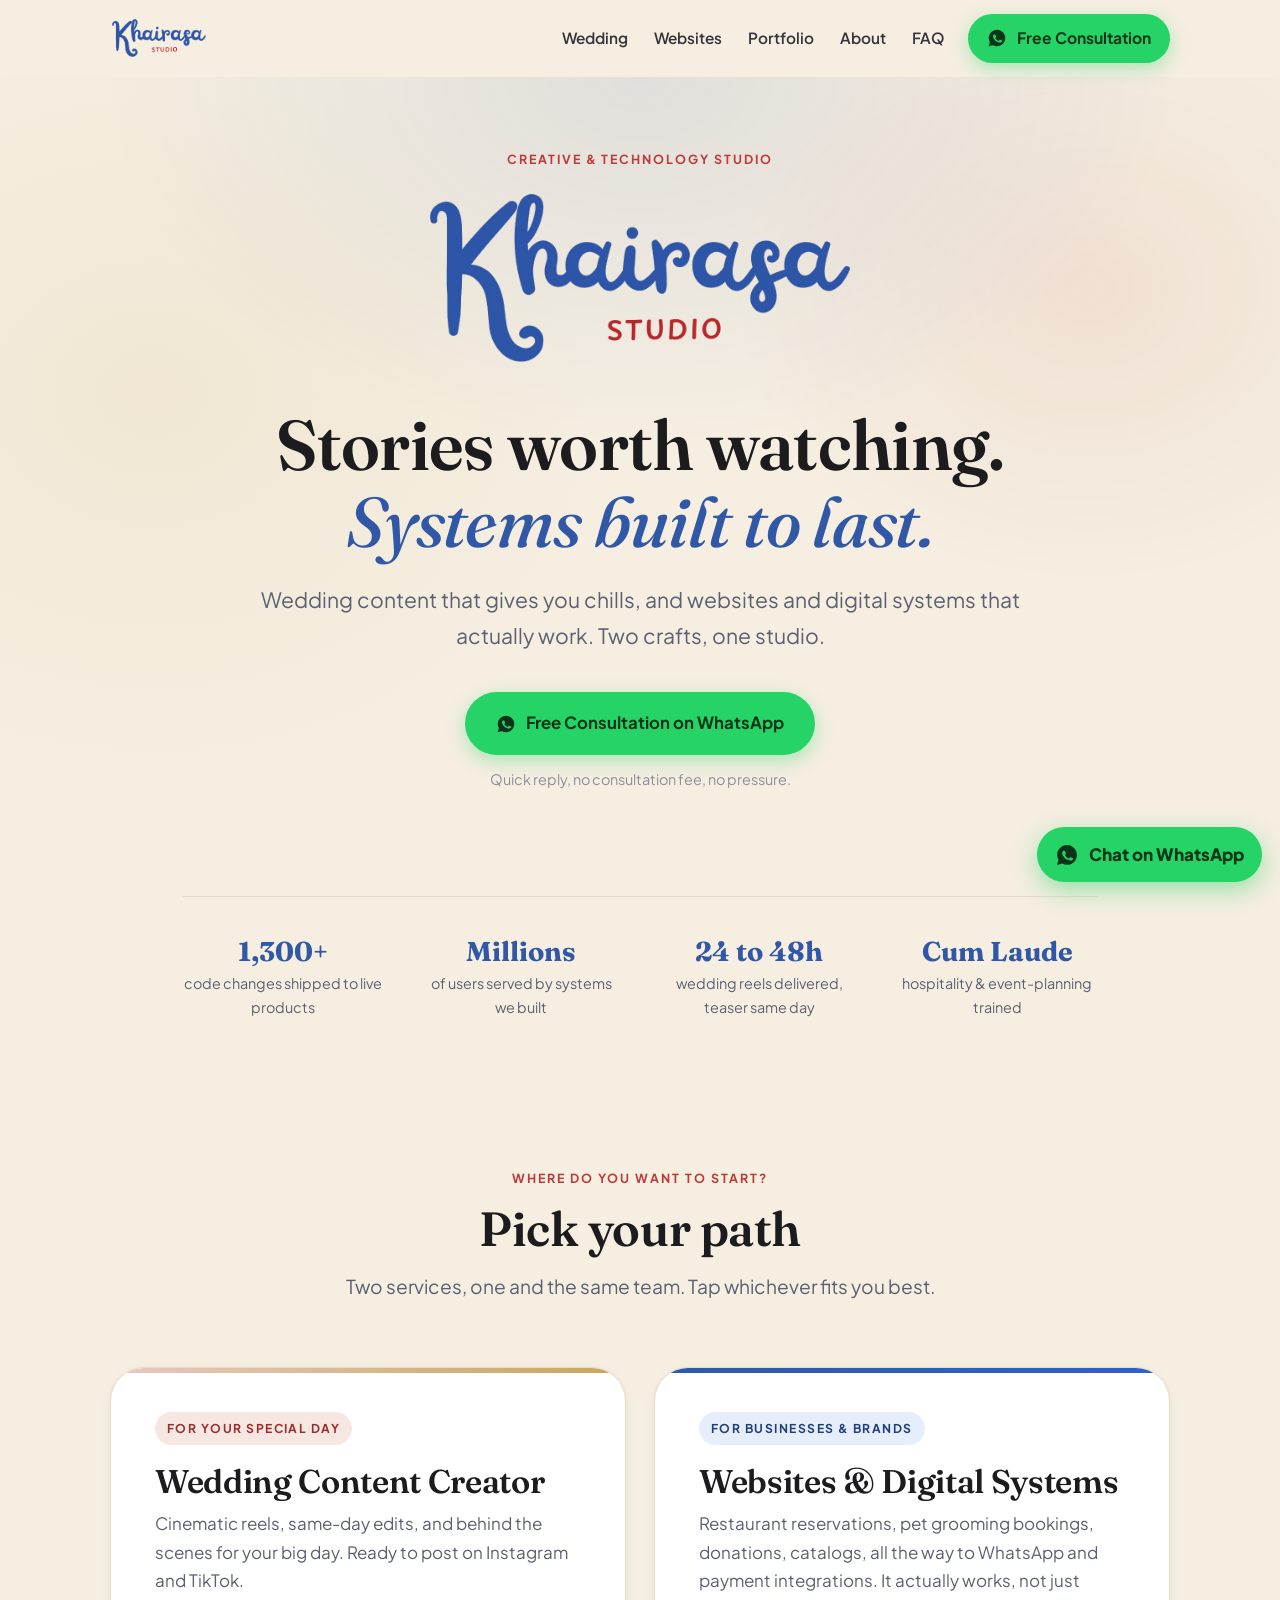
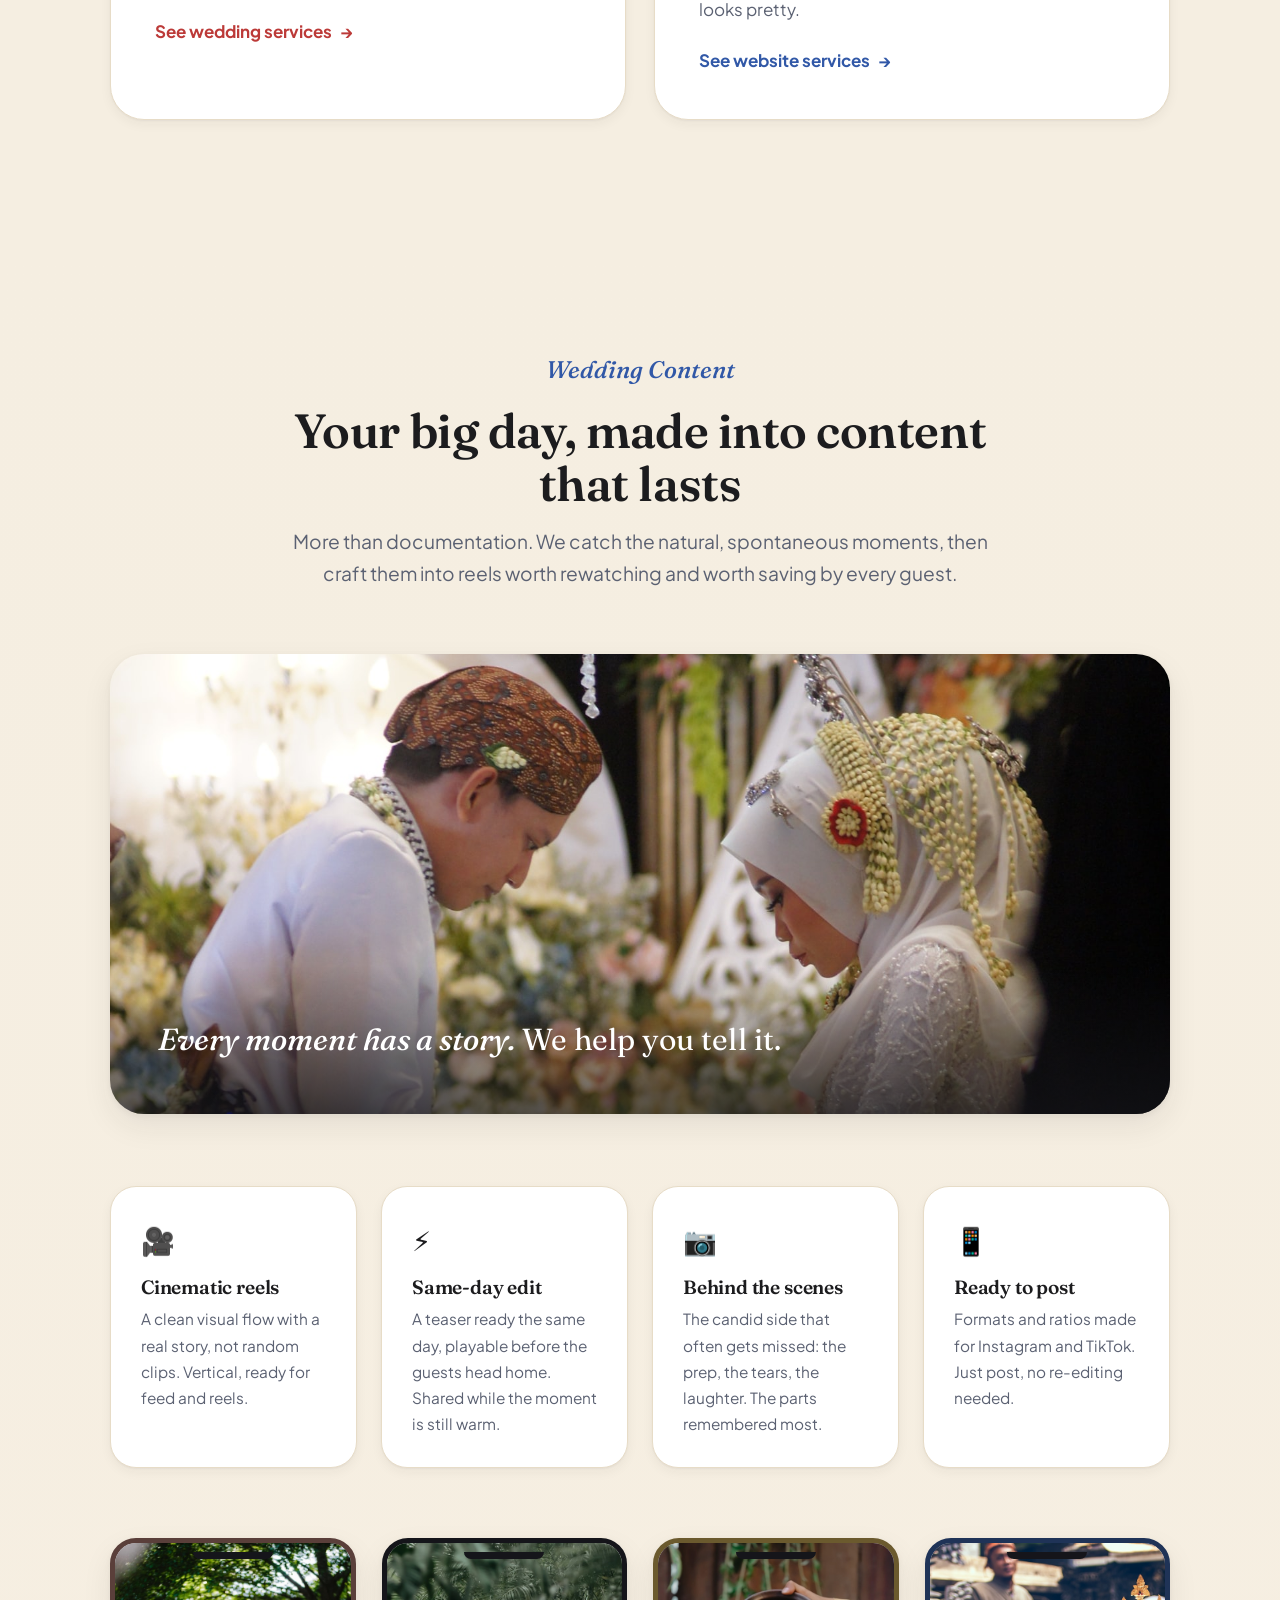
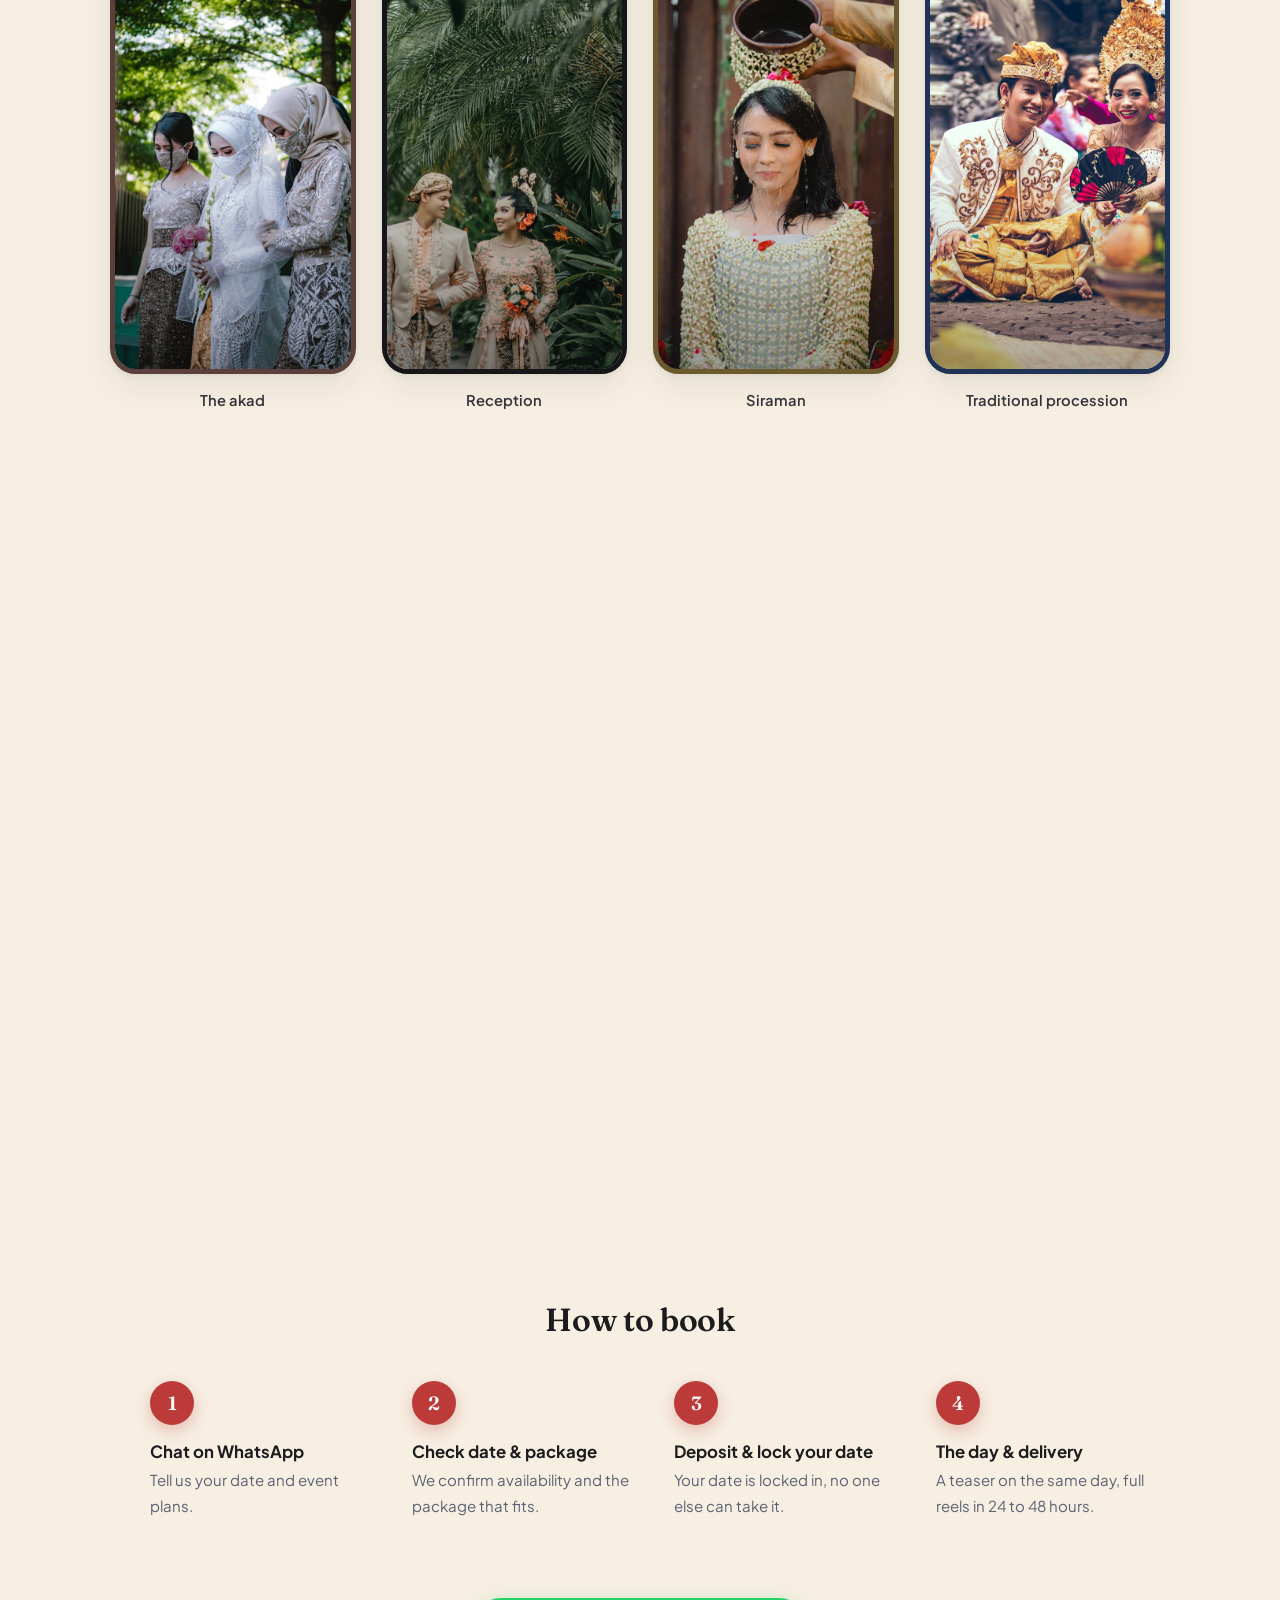
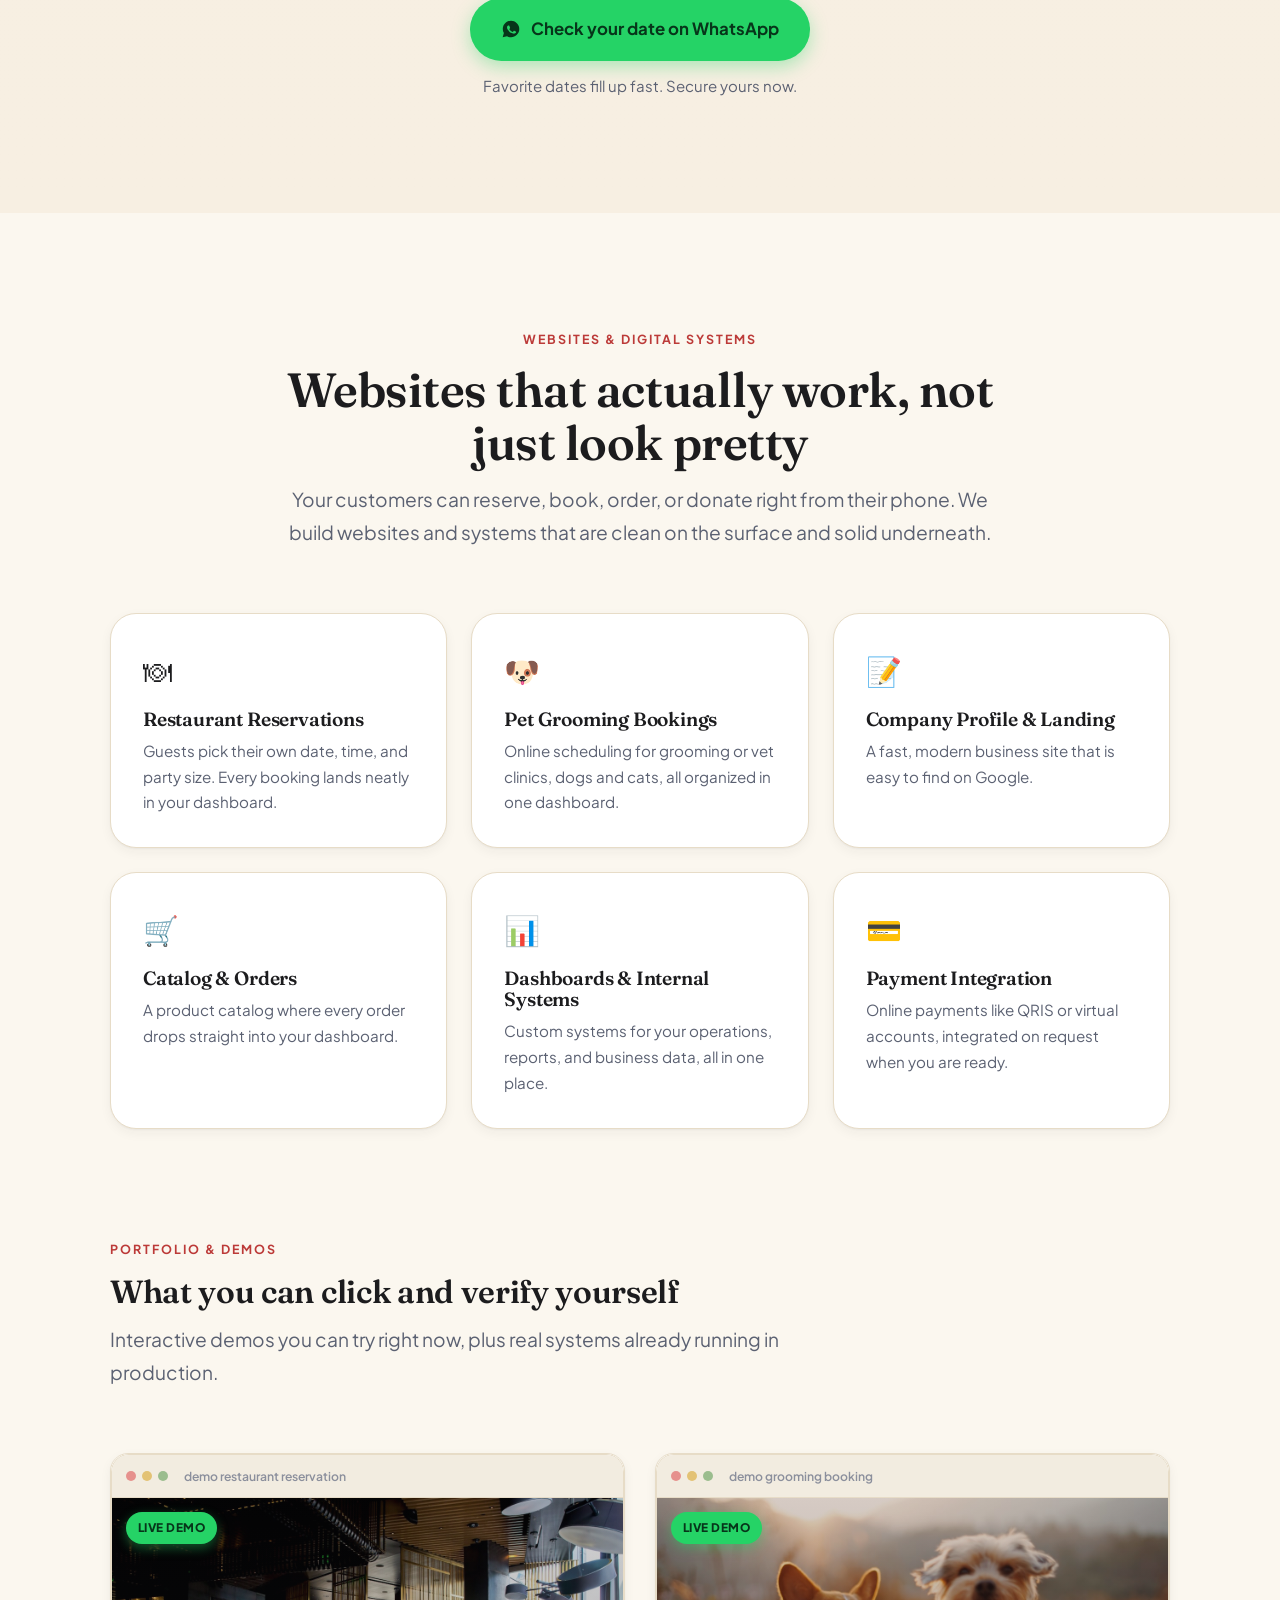
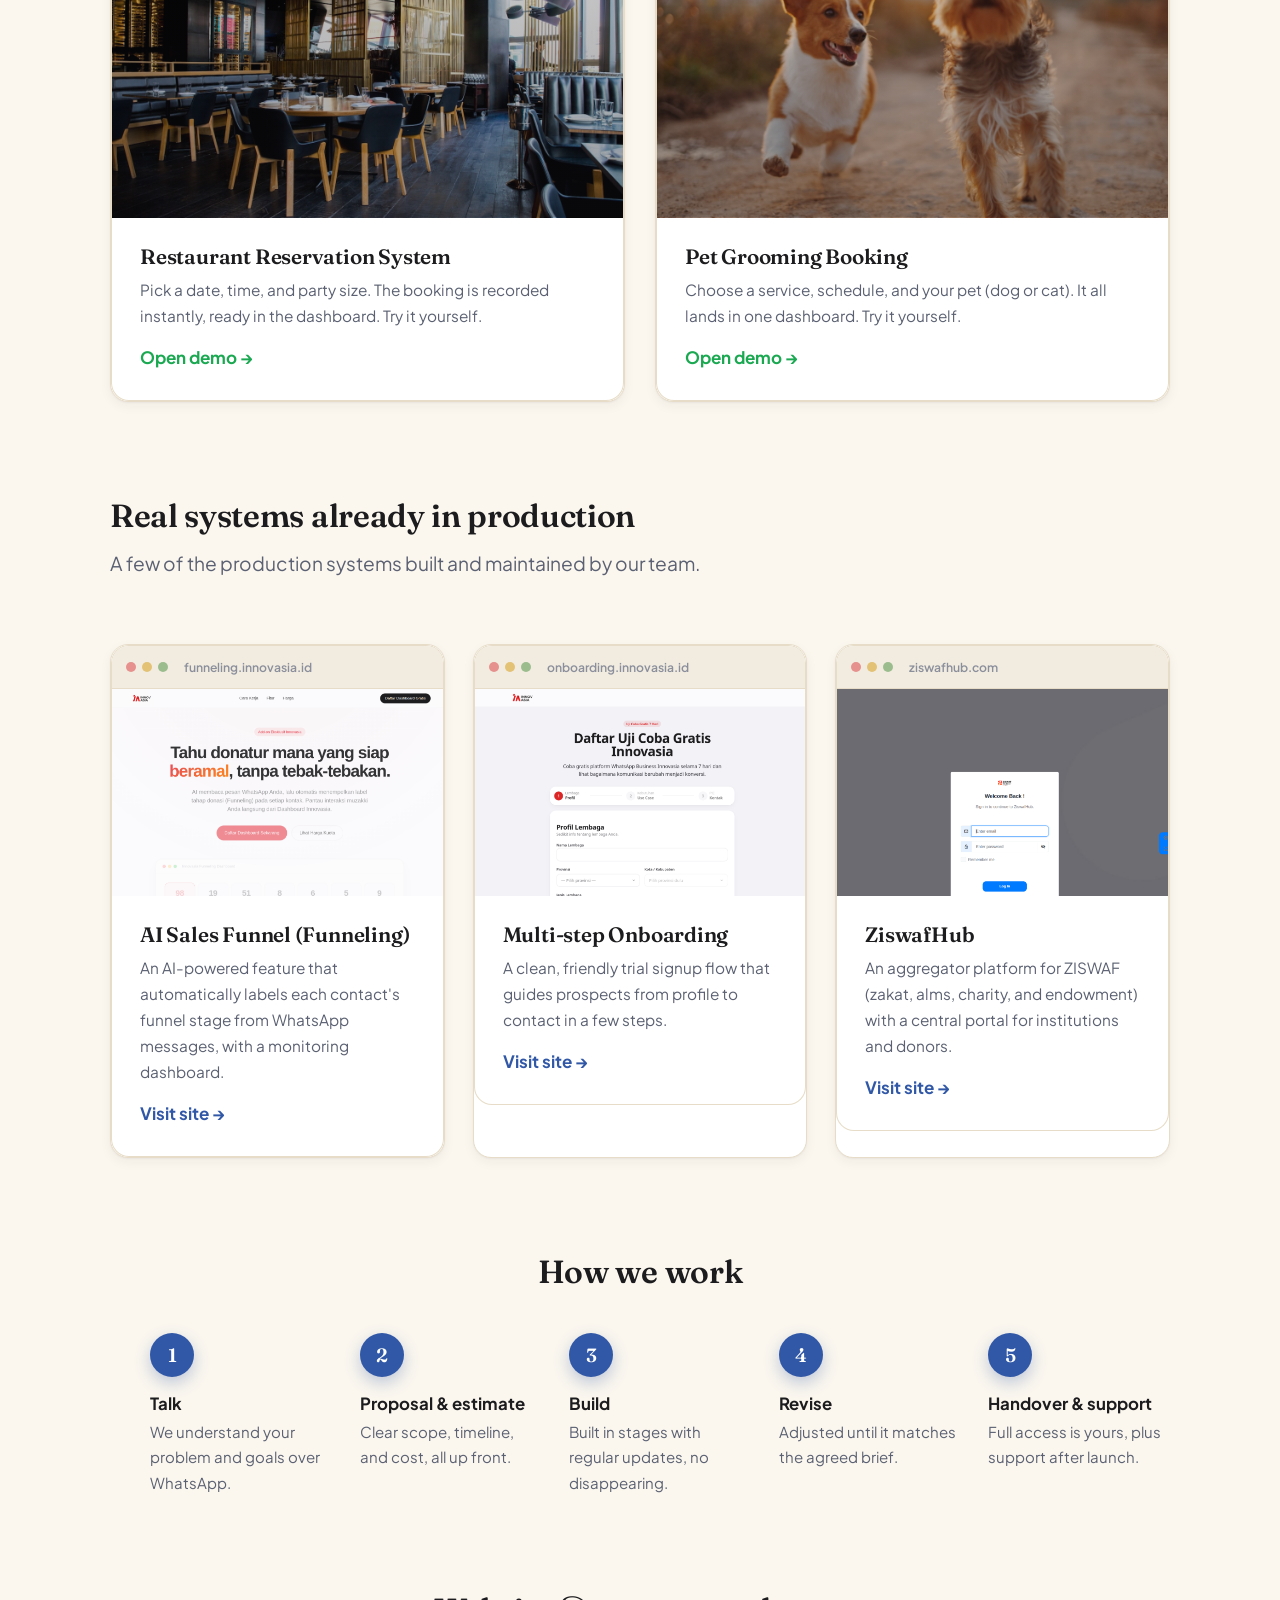
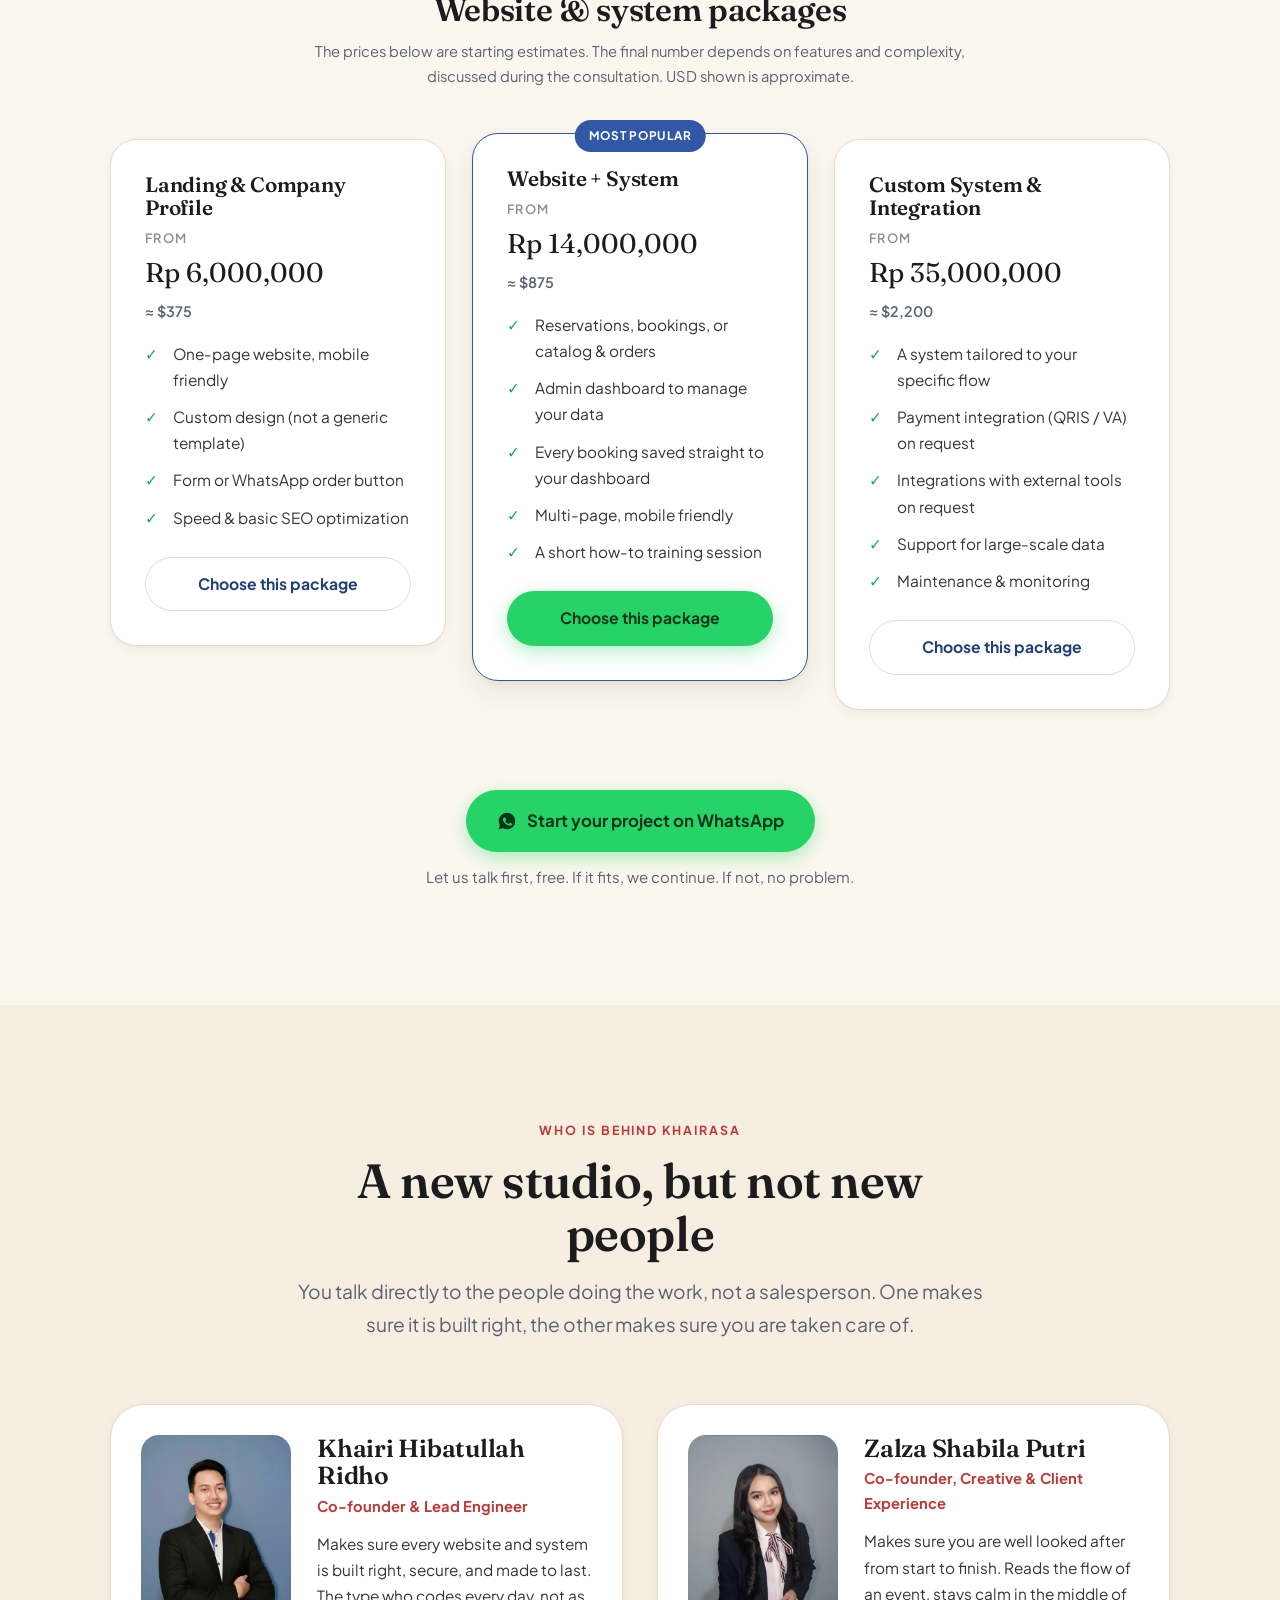
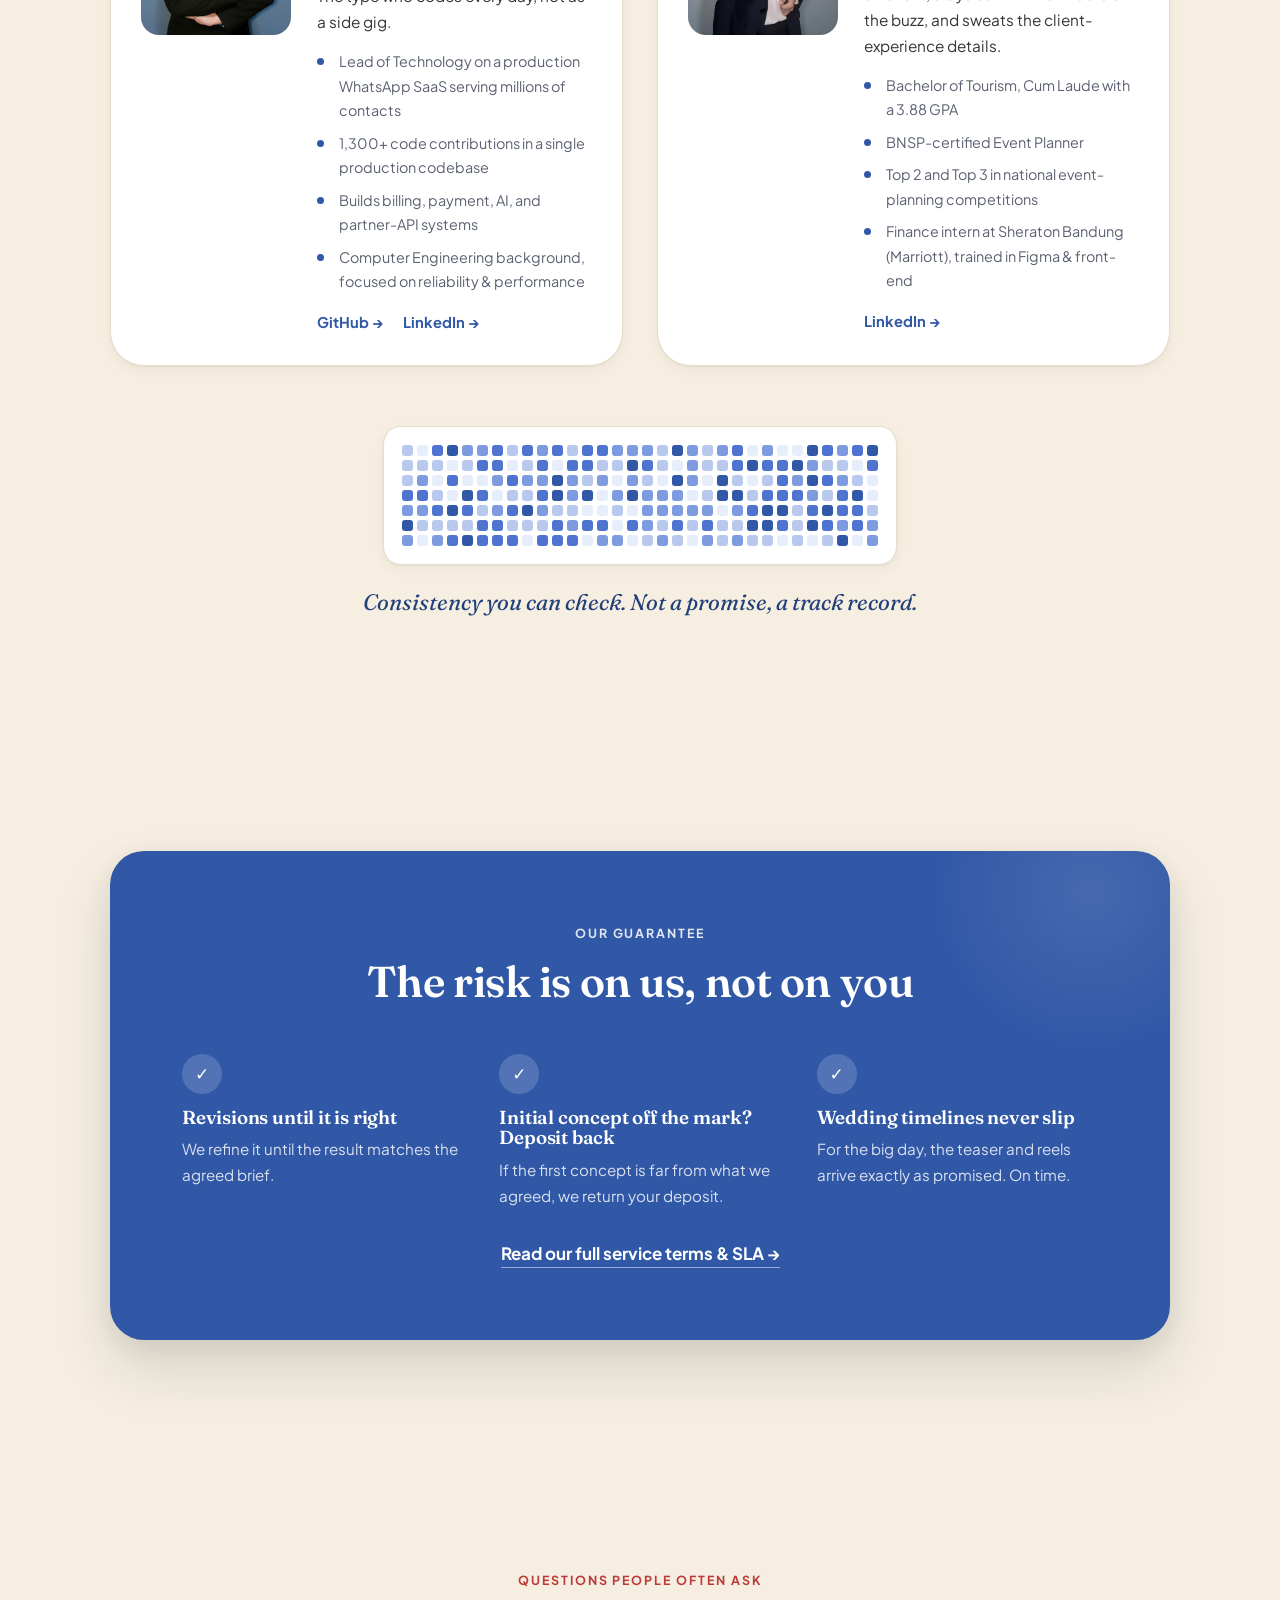
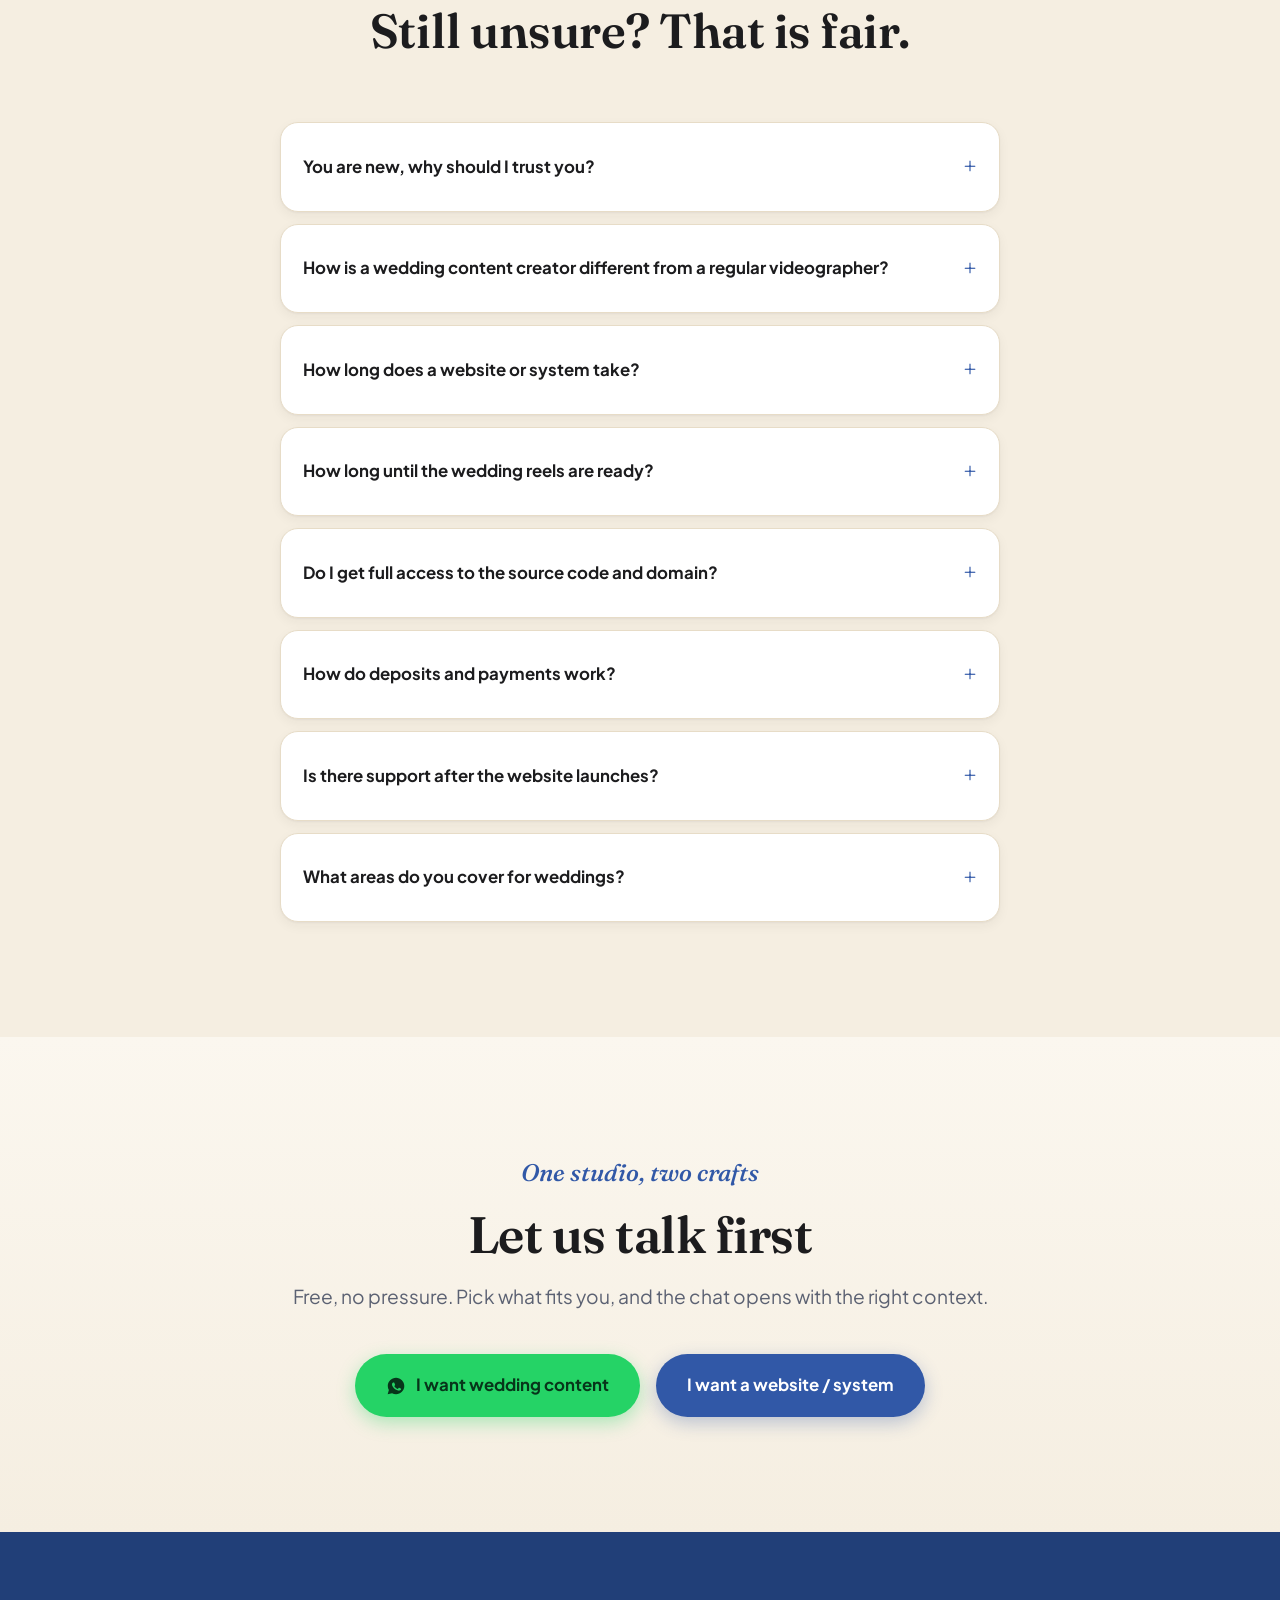
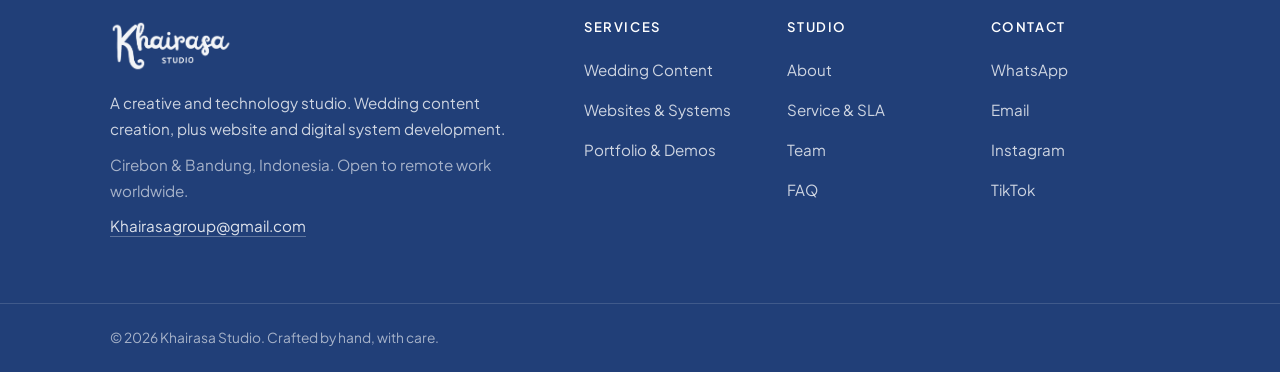
==== commit fd55136c: "refactor(urls): clean extensionless URLs (/about/, /service/) Move about.html and service.html into " ====
--- a/index.html
+++ b/index.html
@@ -68,7 +68,7 @@
       <a href="#wedding">Wedding</a>
       <a href="#website">Websites</a>
       <a href="#portfolio">Portfolio</a>
-      <a href="about.html">About</a>
+      <a href="about/">About</a>
       <a href="#faq">FAQ</a>
     </nav>
 
@@ -85,7 +85,7 @@
     <a href="#wedding">Wedding Content</a>
     <a href="#website">Websites &amp; Systems</a>
     <a href="#portfolio">Portfolio</a>
-    <a href="about.html">About</a>
+    <a href="about/">About</a>
     <a href="#team">Team</a>
     <a href="#faq">FAQ</a>
     <a class="btn btn--wa" href="https://wa.me/6285121525015" data-wa-text="Hi Khairasa Studio, I would like a free consultation.">
@@ -317,7 +317,7 @@
       </header>
 
       <div class="demo-grid">
-        <a class="card-demo card-demo--live" href="demo/reservasi-resto/index.html" target="_blank" rel="noopener">
+        <a class="card-demo card-demo--live" href="demo/reservasi-resto/" target="_blank" rel="noopener">
           <div class="browser">
             <div class="browser__bar"><i></i><i></i><i></i><span>demo restaurant reservation</span></div>
             <div class="browser__shot browser__shot--resto"><span class="demo-badge">Live demo</span></div>
@@ -325,7 +325,7 @@
           <div class="card-demo__body"><h4>Restaurant Reservation System</h4><p>Pick a date, time, and party size. The booking is recorded instantly, ready in the dashboard. Try it yourself.</p><span class="card-demo__go">Open demo &rarr;</span></div>
         </a>
 
-        <a class="card-demo card-demo--live" href="demo/petcare/index.html" target="_blank" rel="noopener">
+        <a class="card-demo card-demo--live" href="demo/petcare/" target="_blank" rel="noopener">
           <div class="browser">
             <div class="browser__bar"><i></i><i></i><i></i><span>demo grooming booking</span></div>
             <div class="browser__shot browser__shot--pet"><span class="demo-badge">Live demo</span></div>
@@ -493,7 +493,7 @@
         <div><span aria-hidden="true">&#10003;</span><h3>Initial concept off the mark? Deposit back</h3><p>If the first concept is far from what we agreed, we return your deposit.</p></div>
         <div><span aria-hidden="true">&#10003;</span><h3>Wedding timelines never slip</h3><p>For the big day, the teaser and reels arrive exactly as promised. On time.</p></div>
       </div>
-      <p class="guarantee__more"><a href="service.html" target="_blank" rel="noopener">Read our full service terms &amp; SLA &rarr;</a></p>
+      <p class="guarantee__more"><a href="service/" target="_blank" rel="noopener">Read our full service terms &amp; SLA &rarr;</a></p>
     </div>
   </div>
 </section>
@@ -582,8 +582,8 @@
       </div>
       <div>
         <h4>Studio</h4>
-        <a href="about.html">About</a>
-        <a href="service.html">Service &amp; SLA</a>
+        <a href="about/">About</a>
+        <a href="service/">Service &amp; SLA</a>
         <a href="#team">Team</a>
         <a href="#faq">FAQ</a>
       </div>
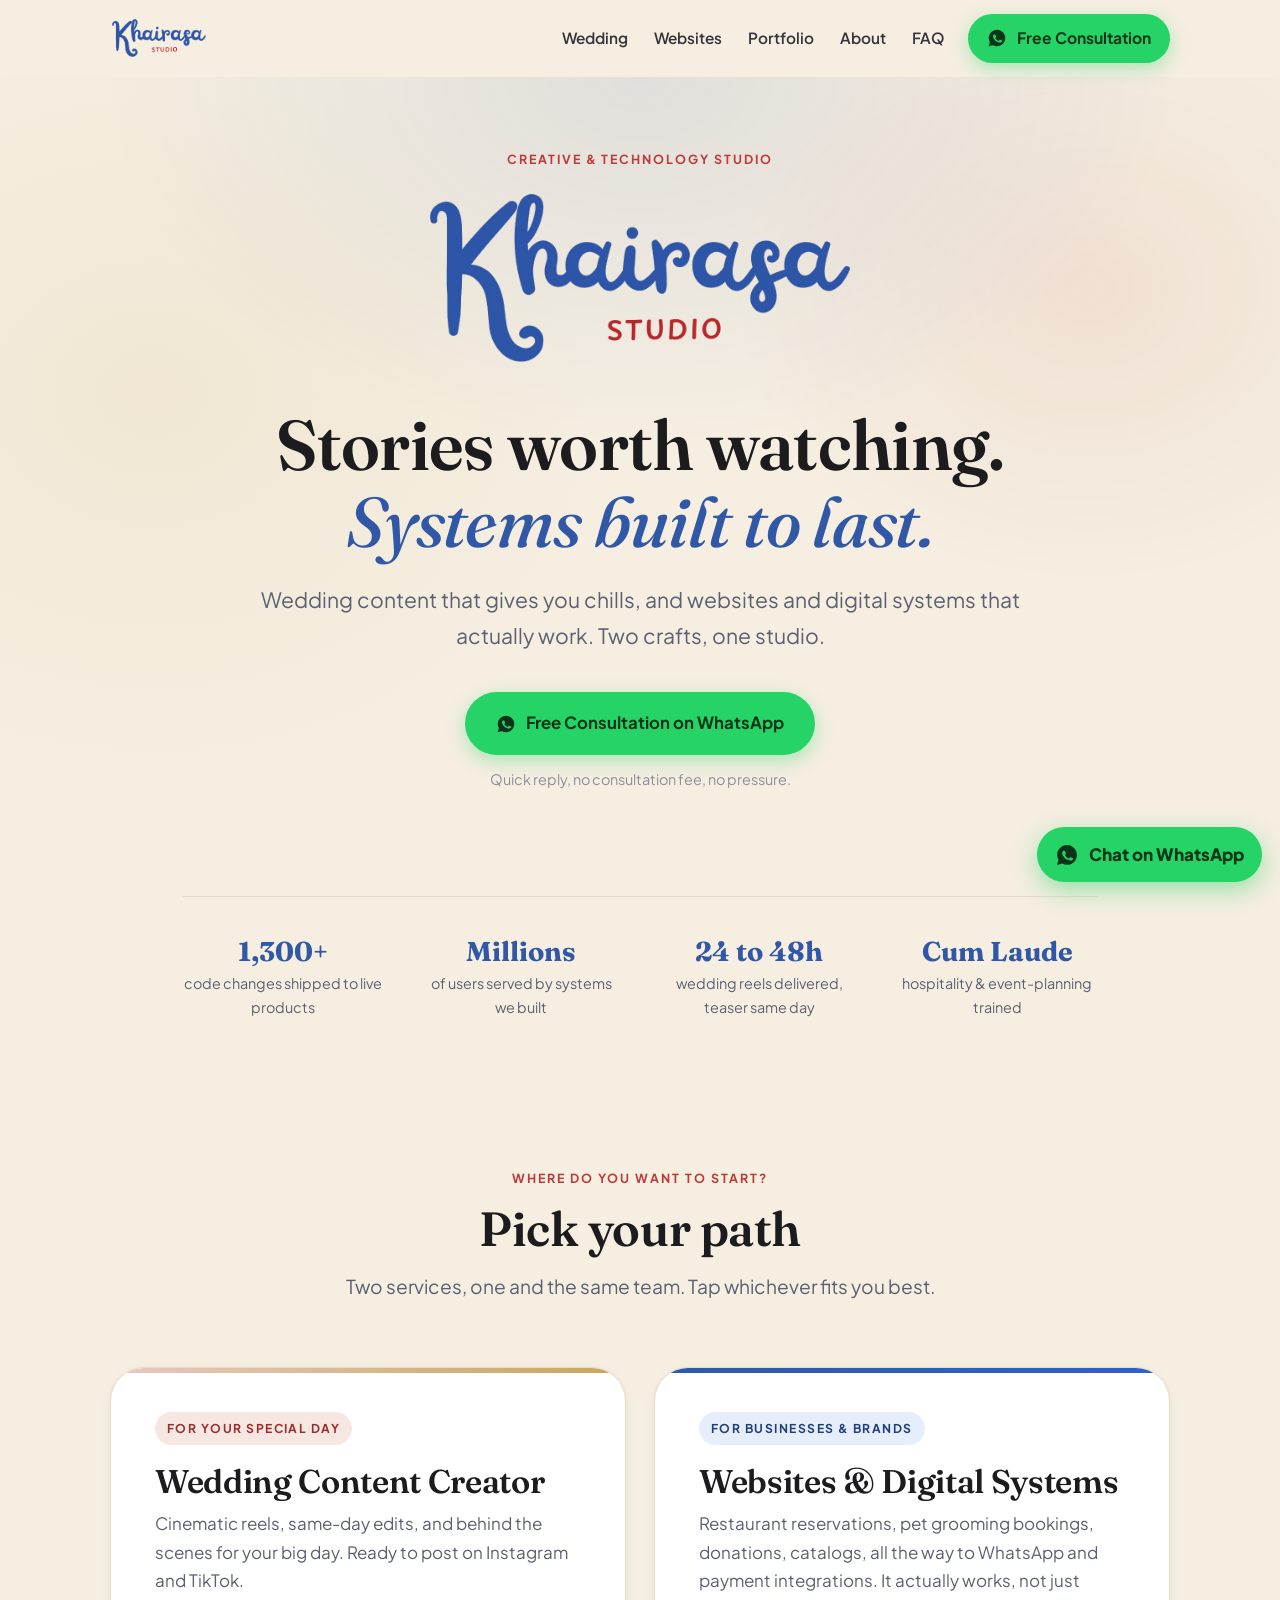
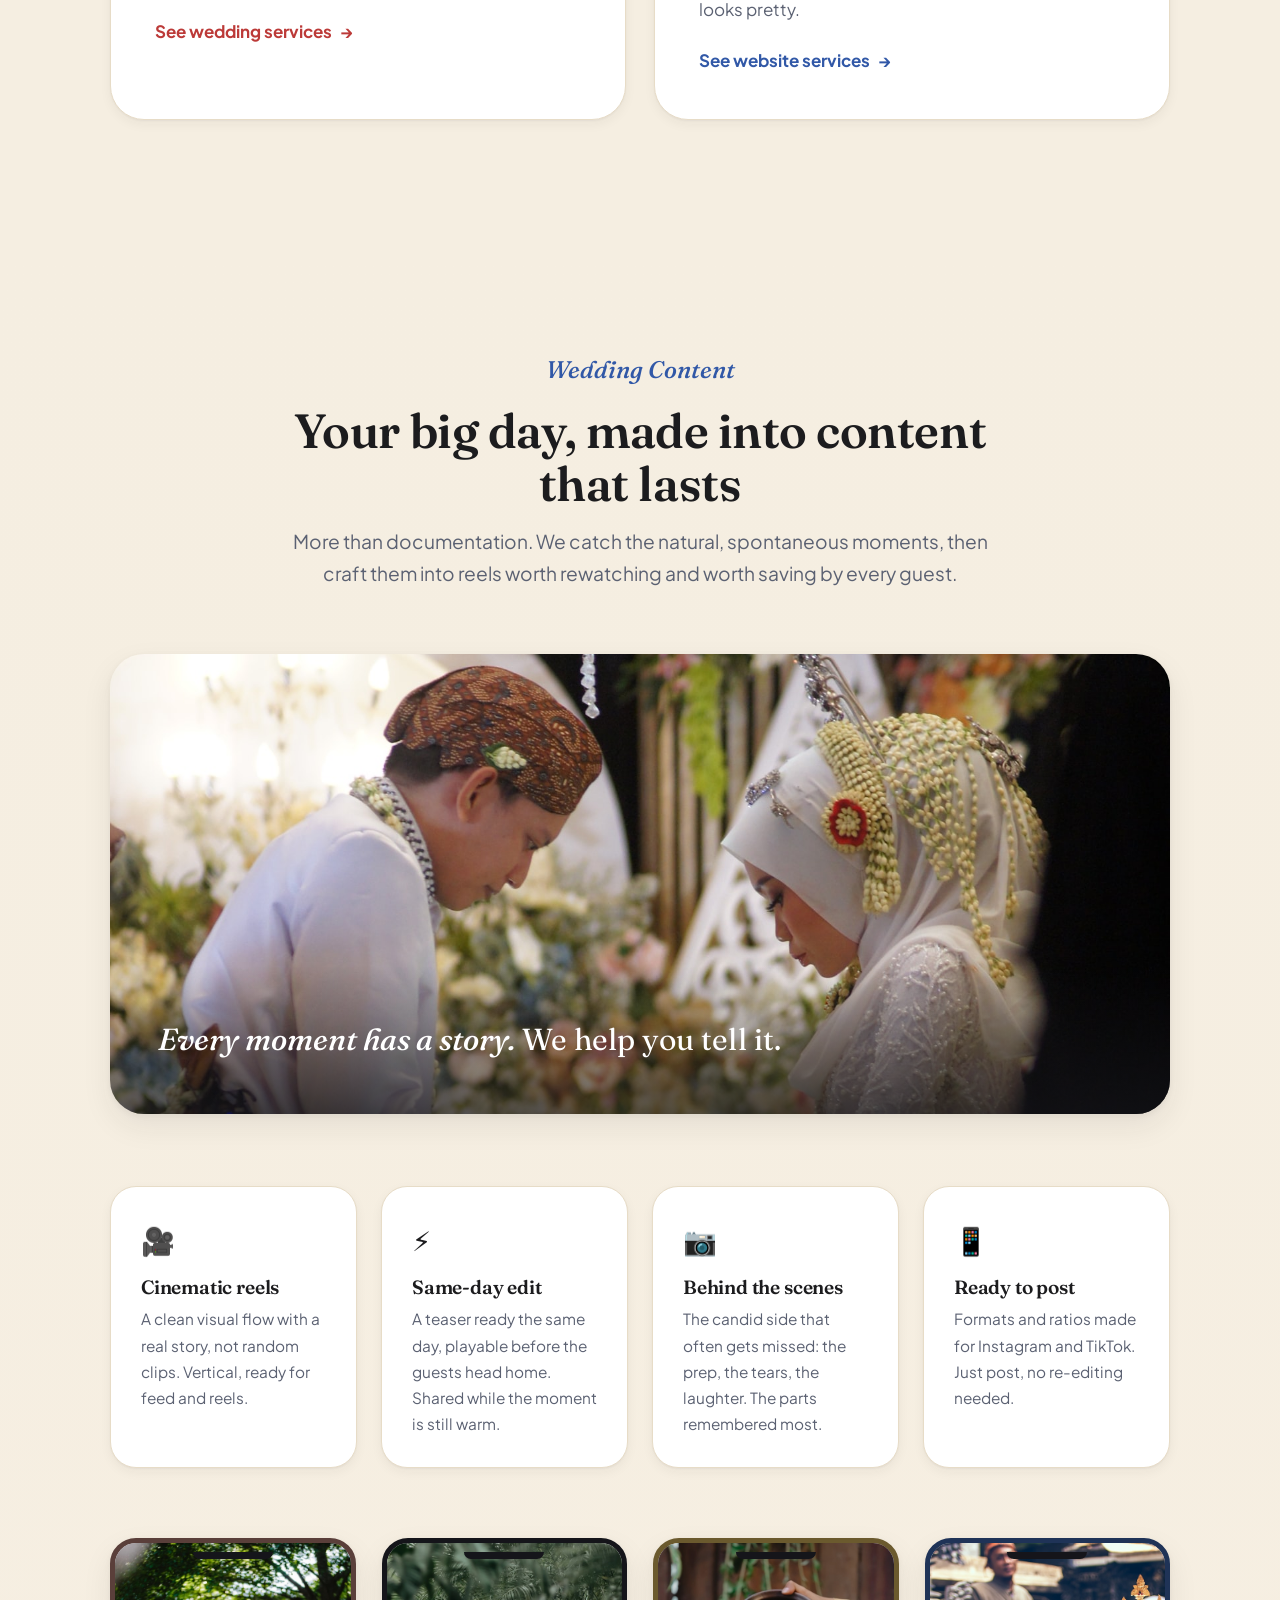
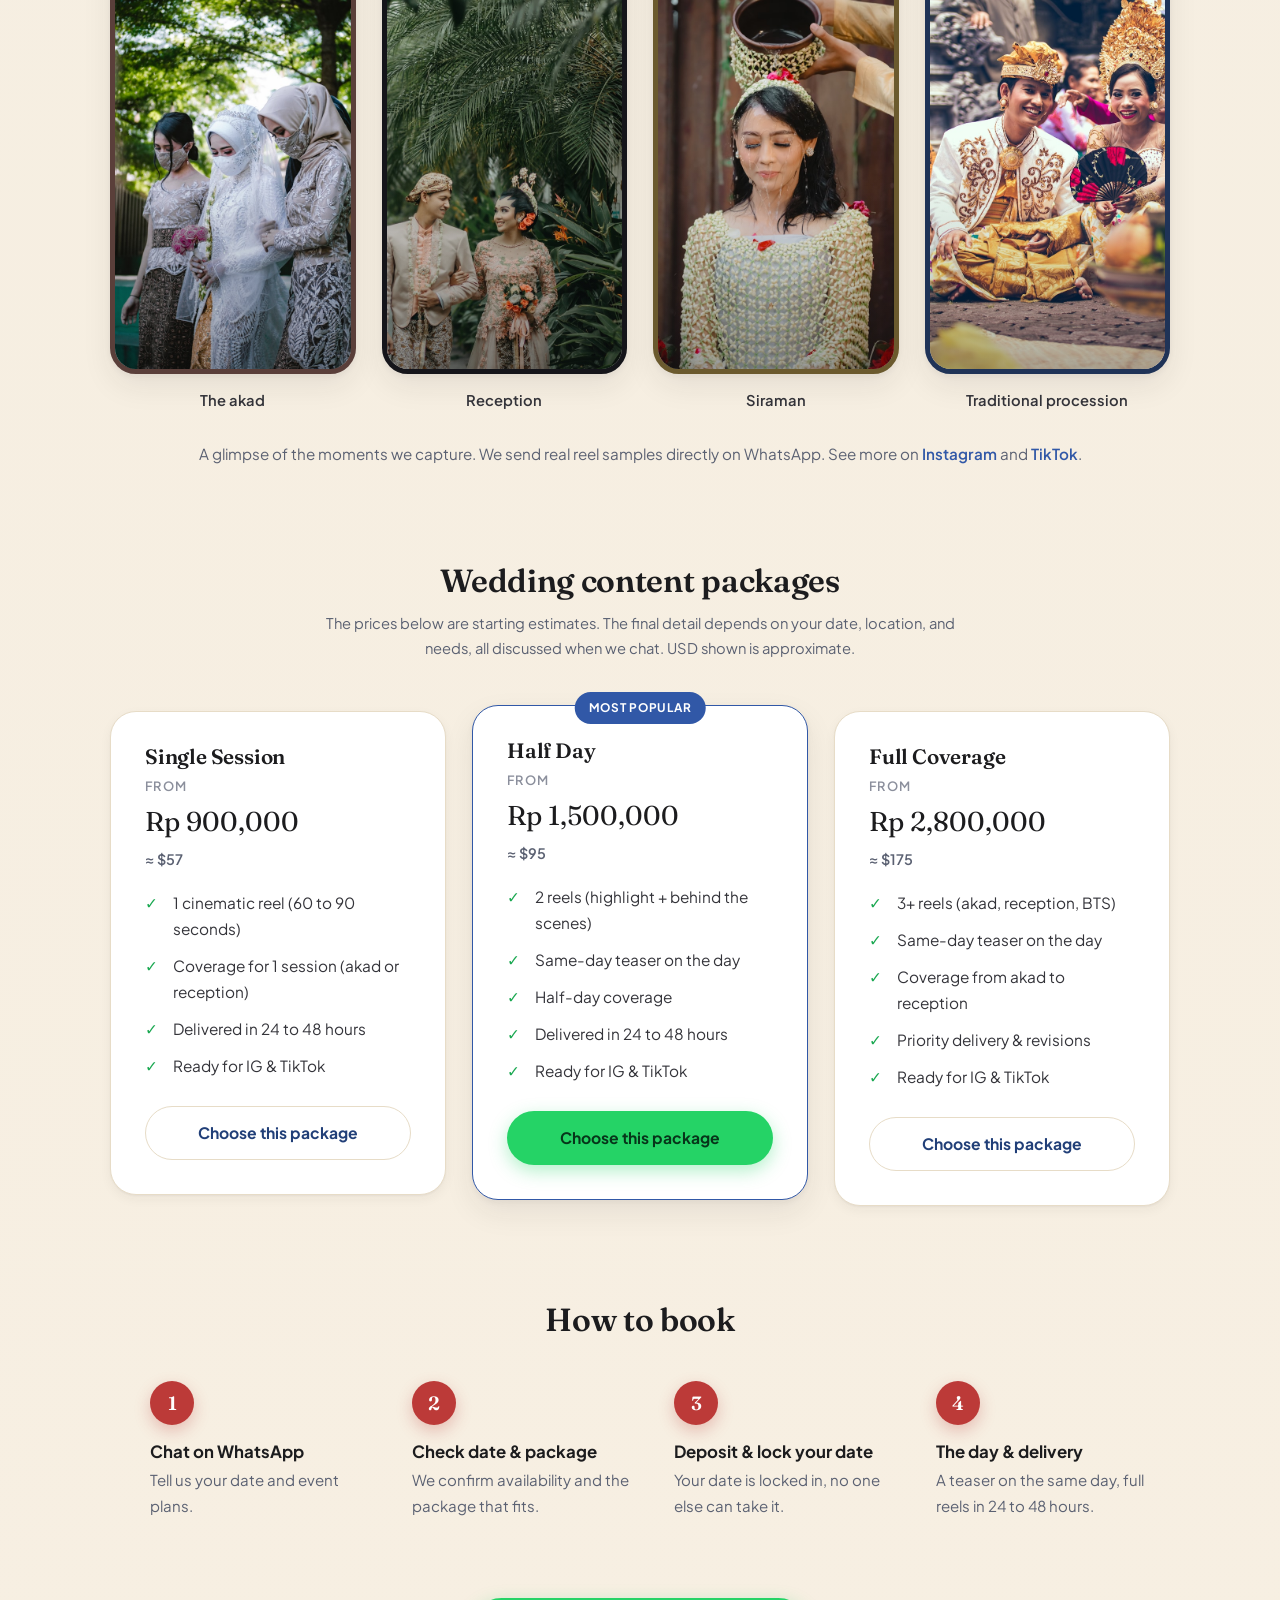
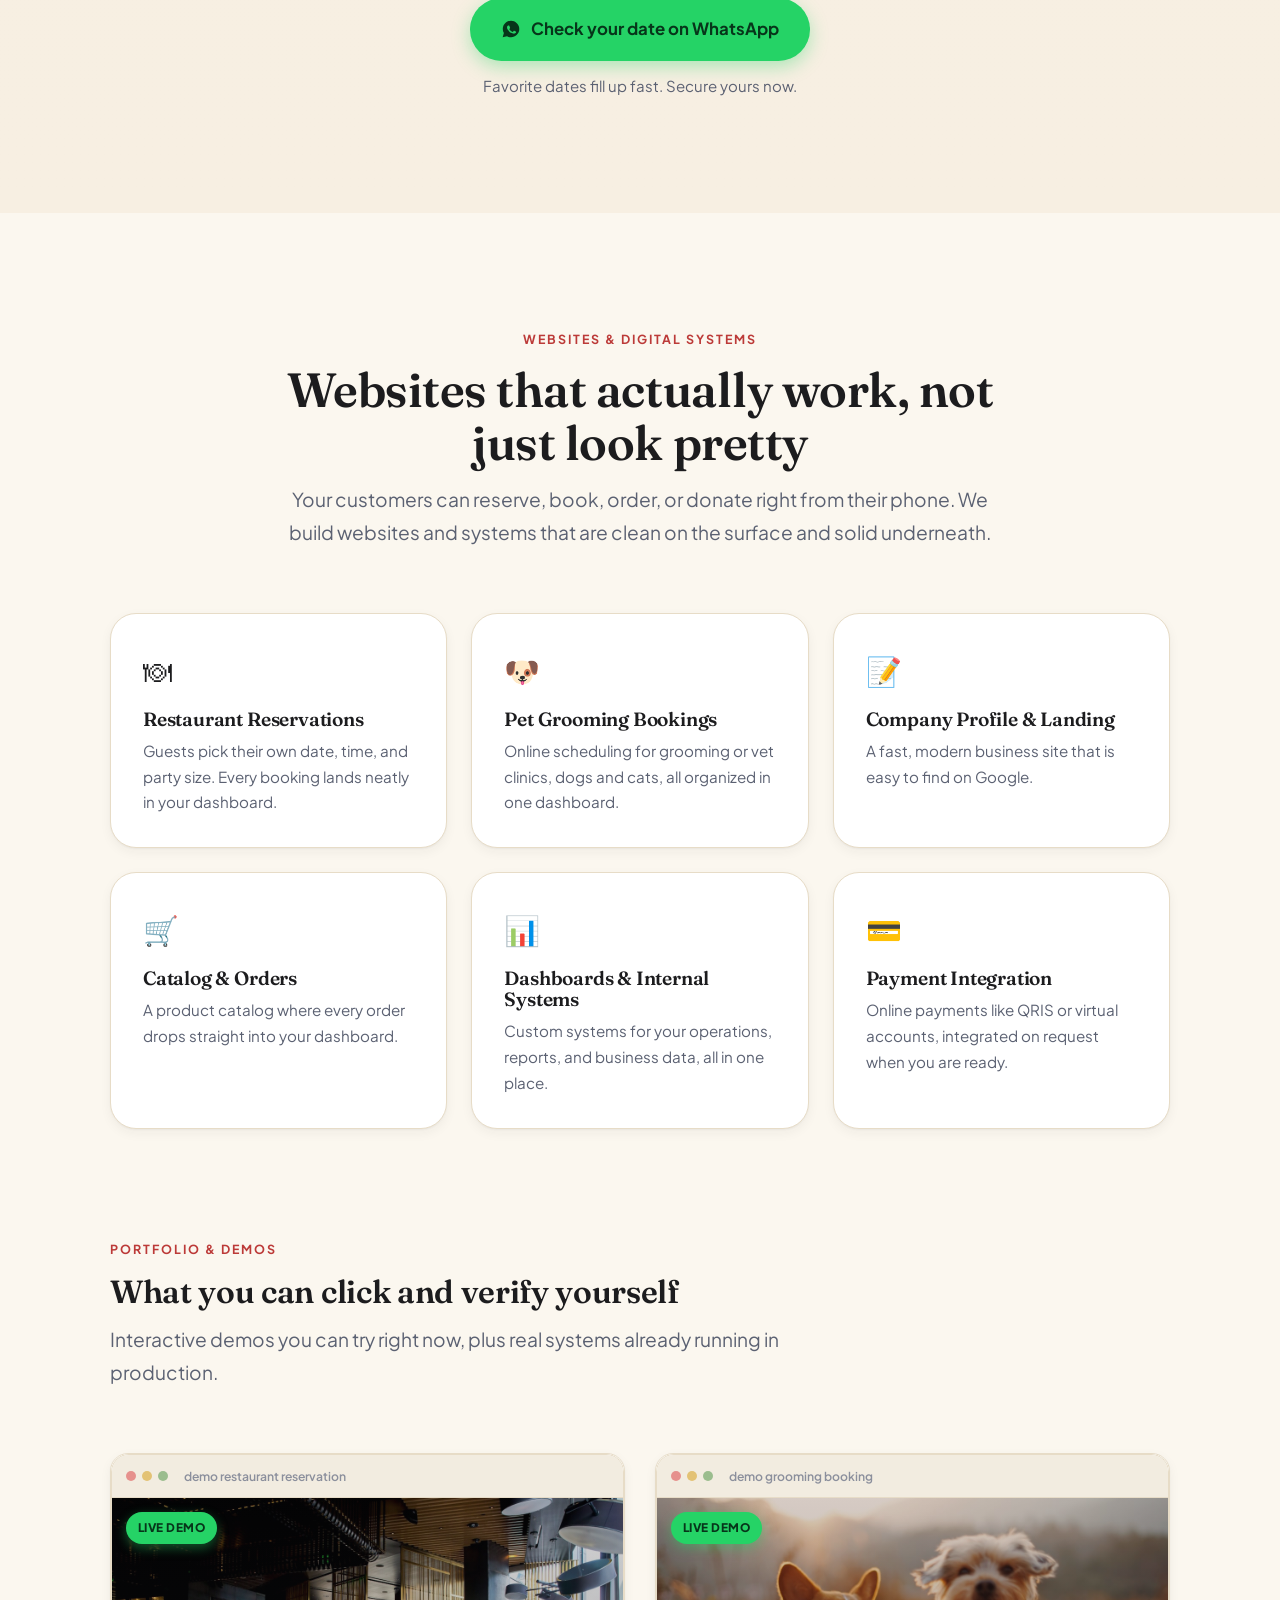
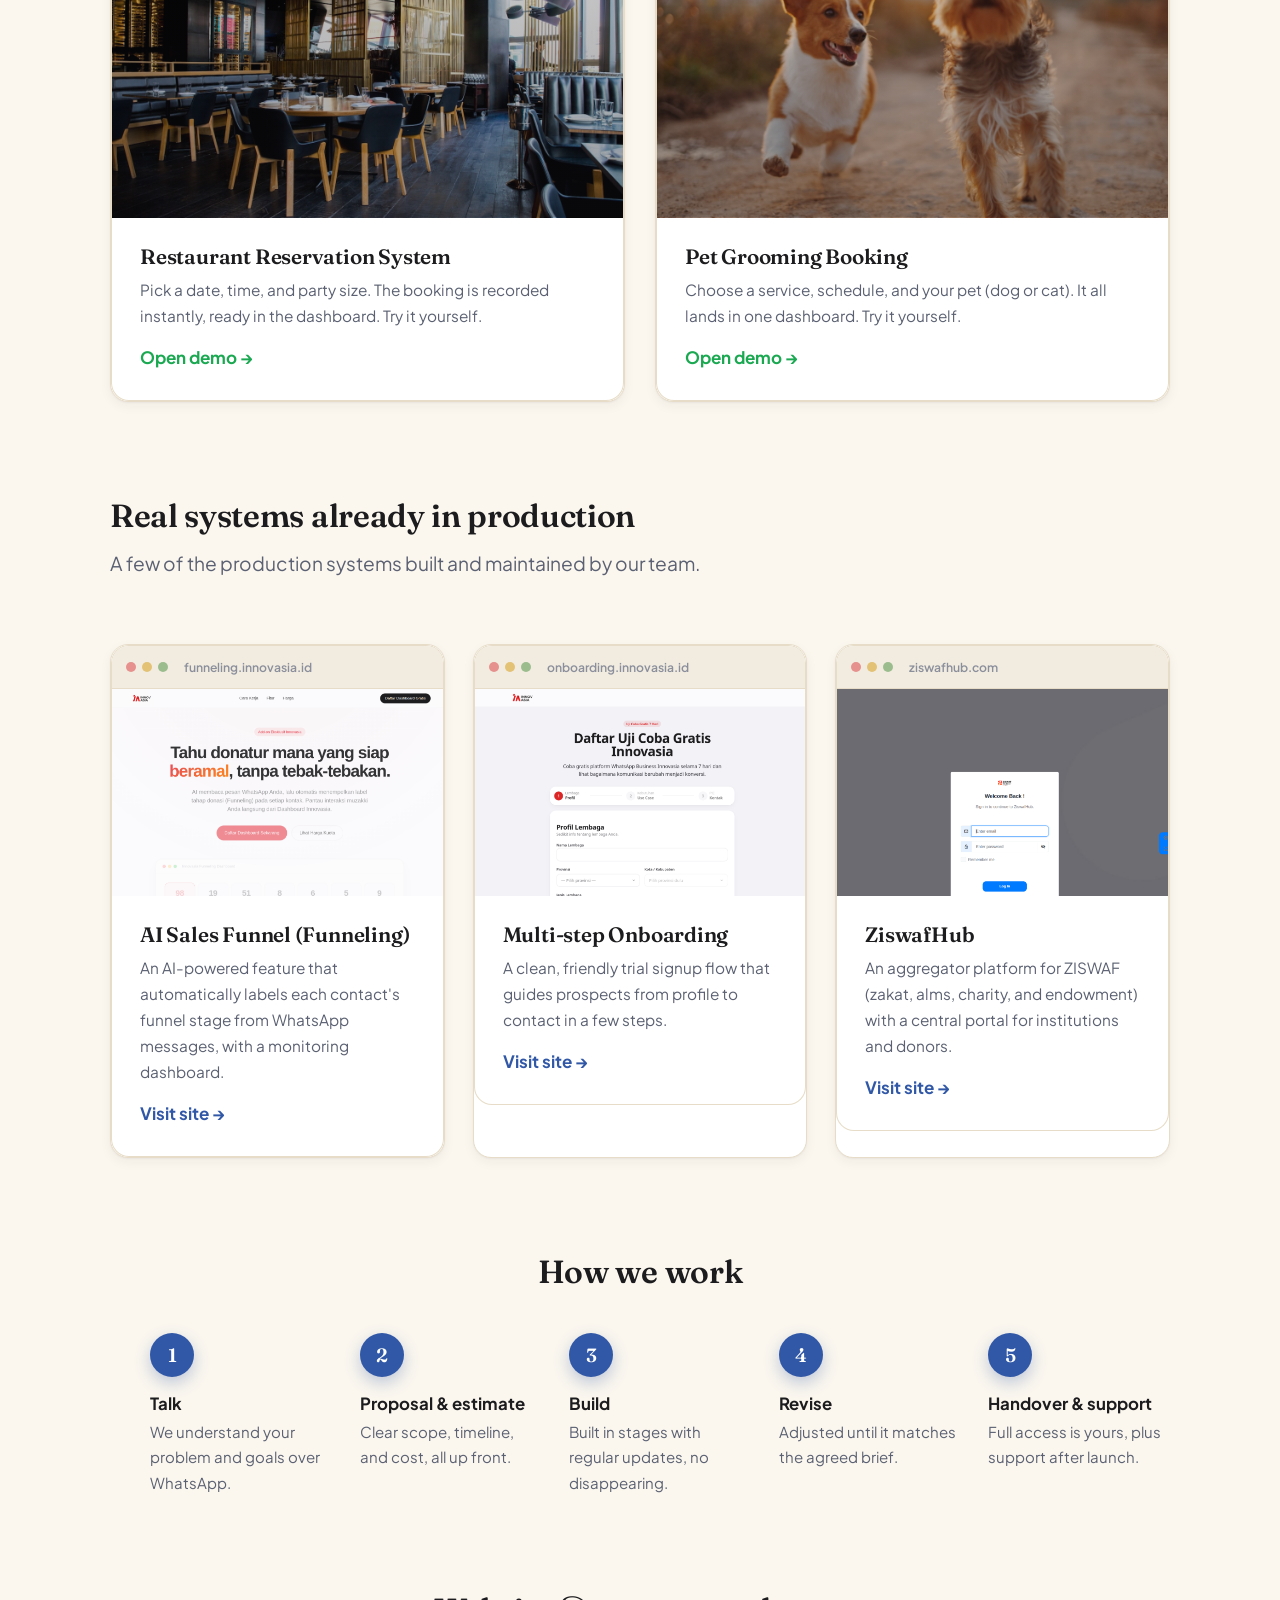
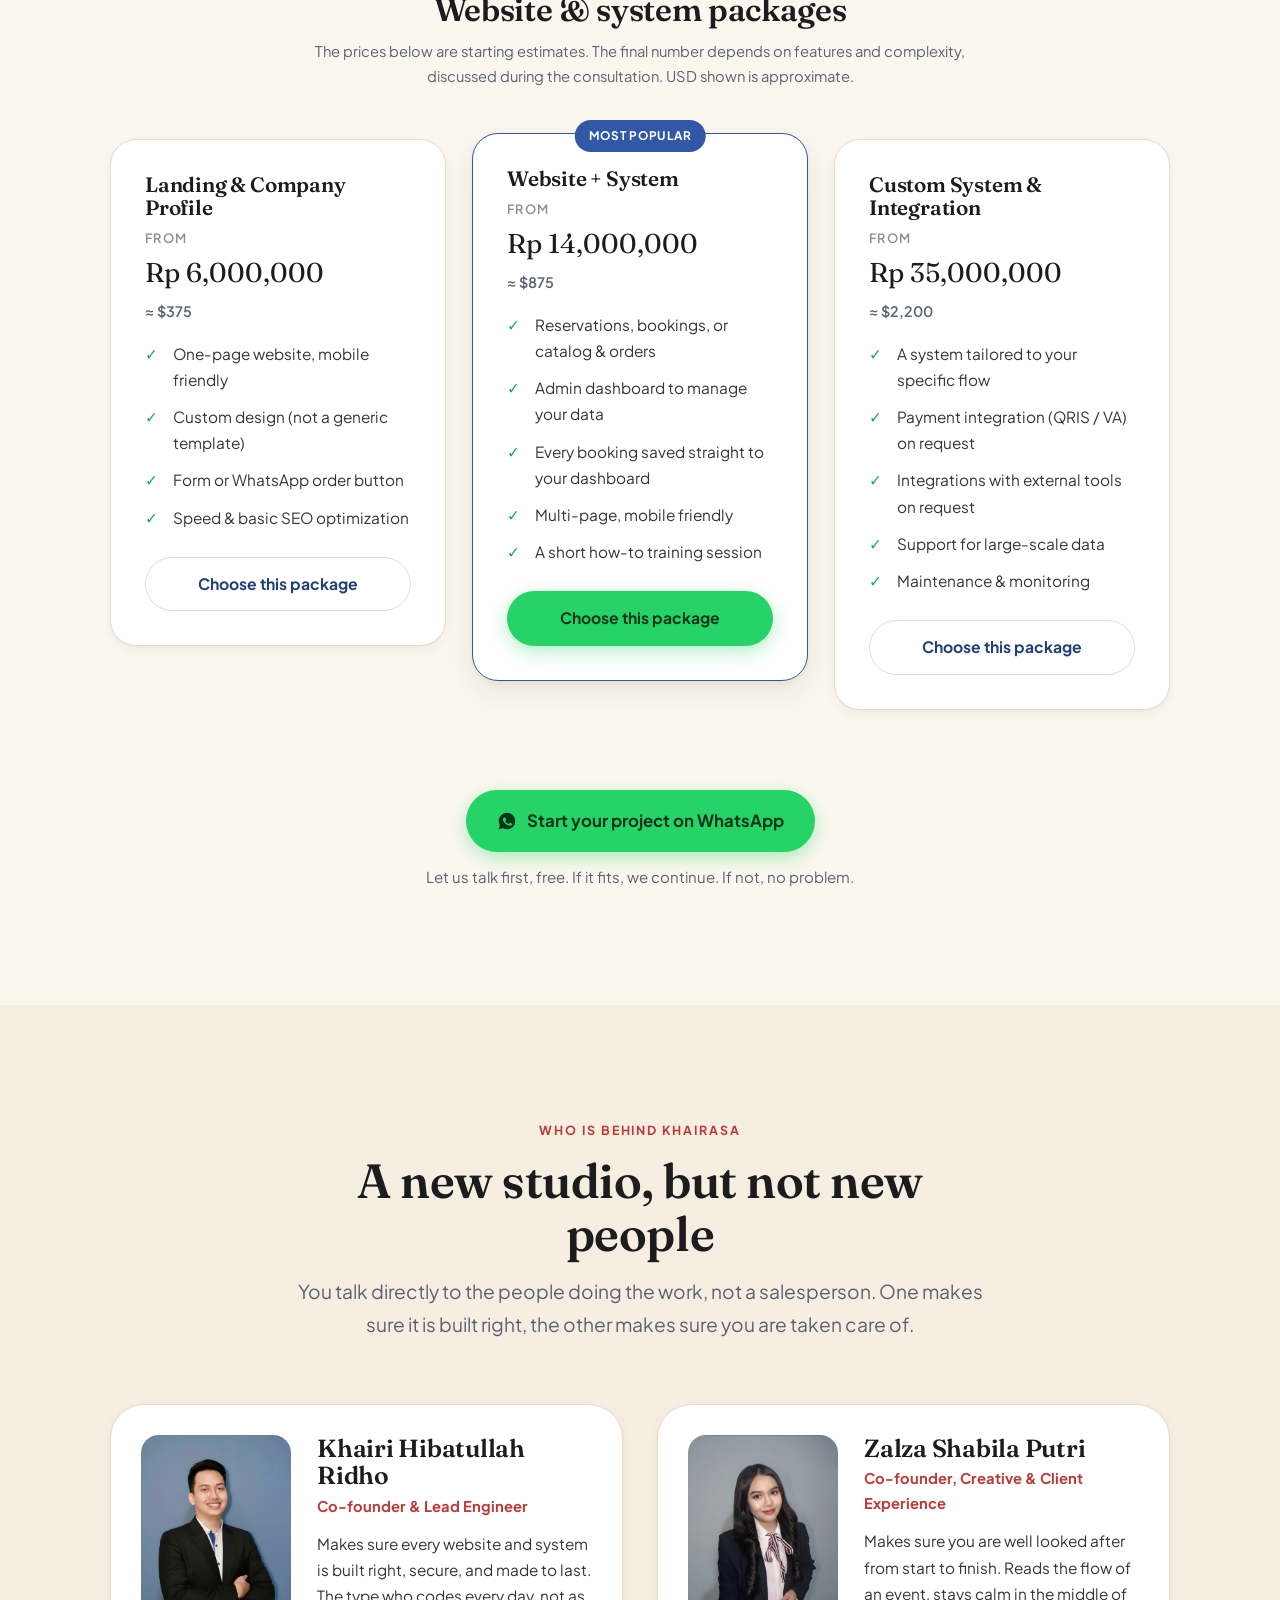
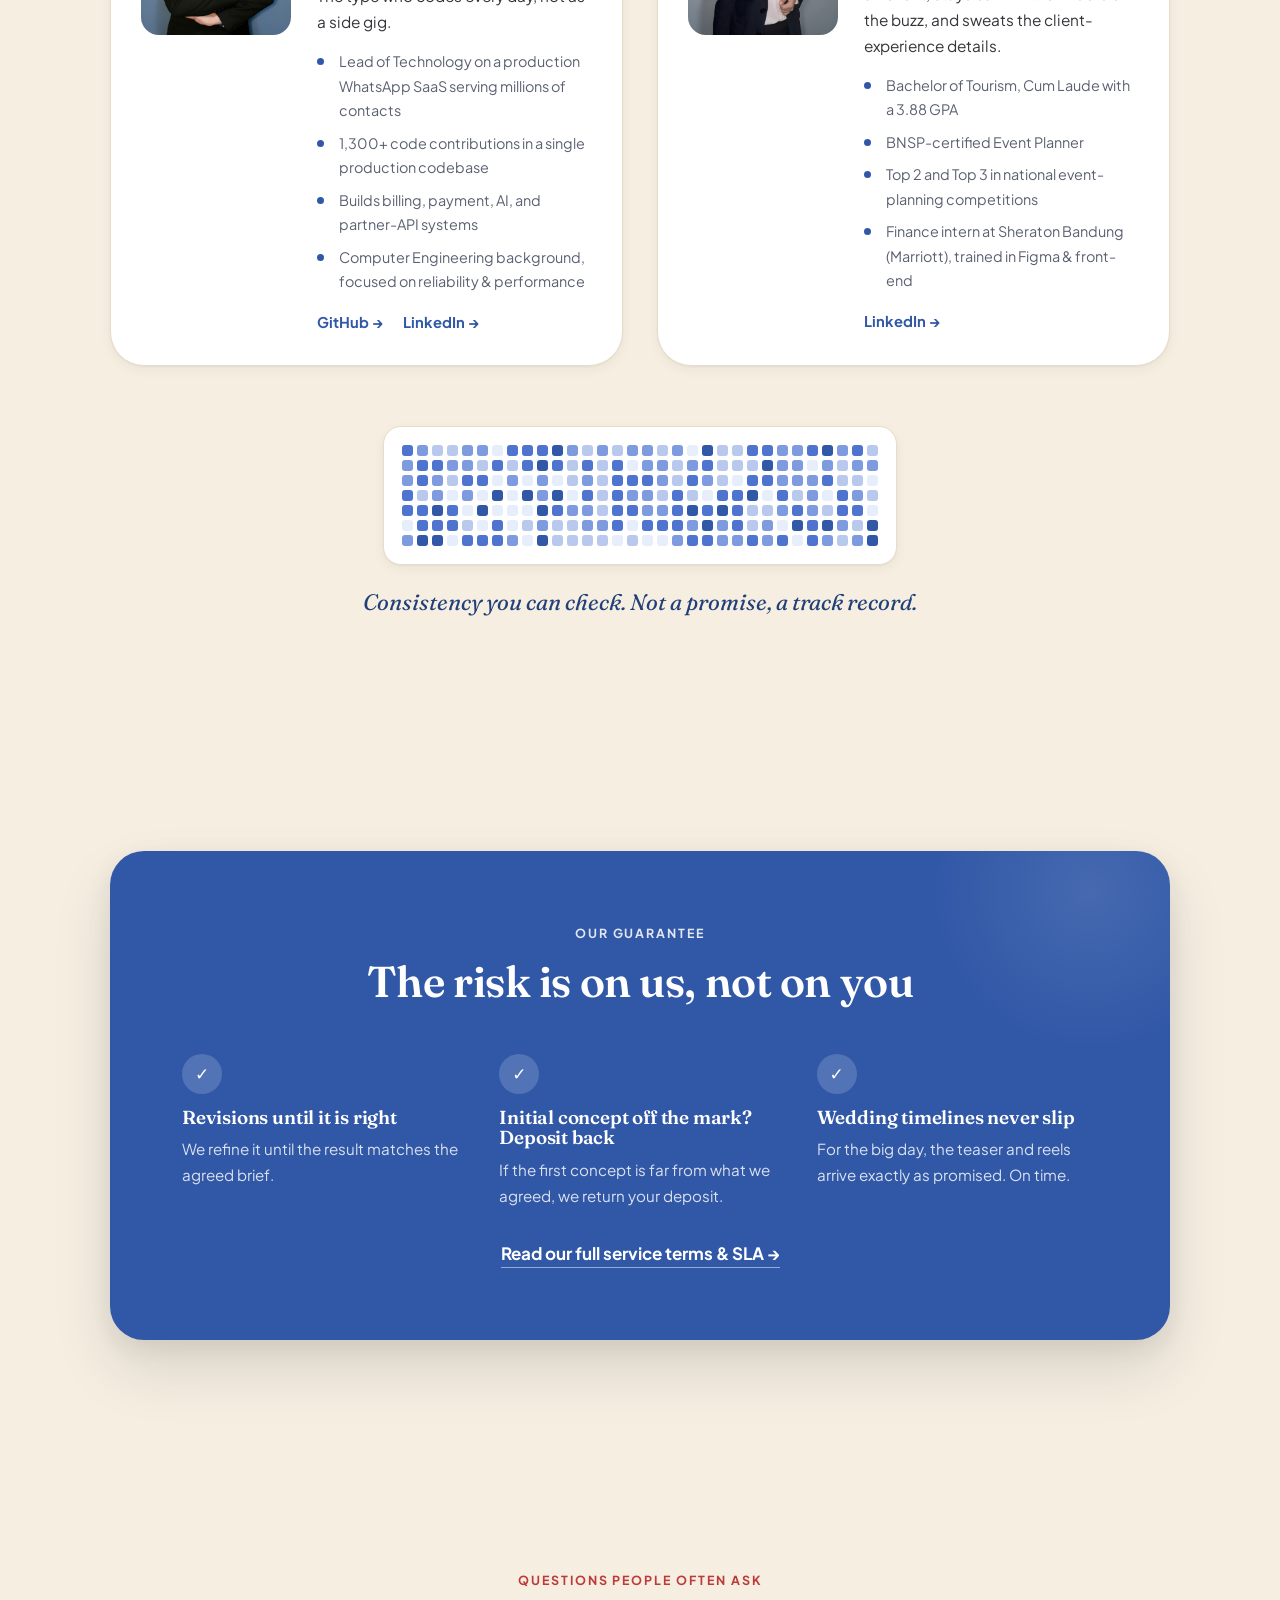
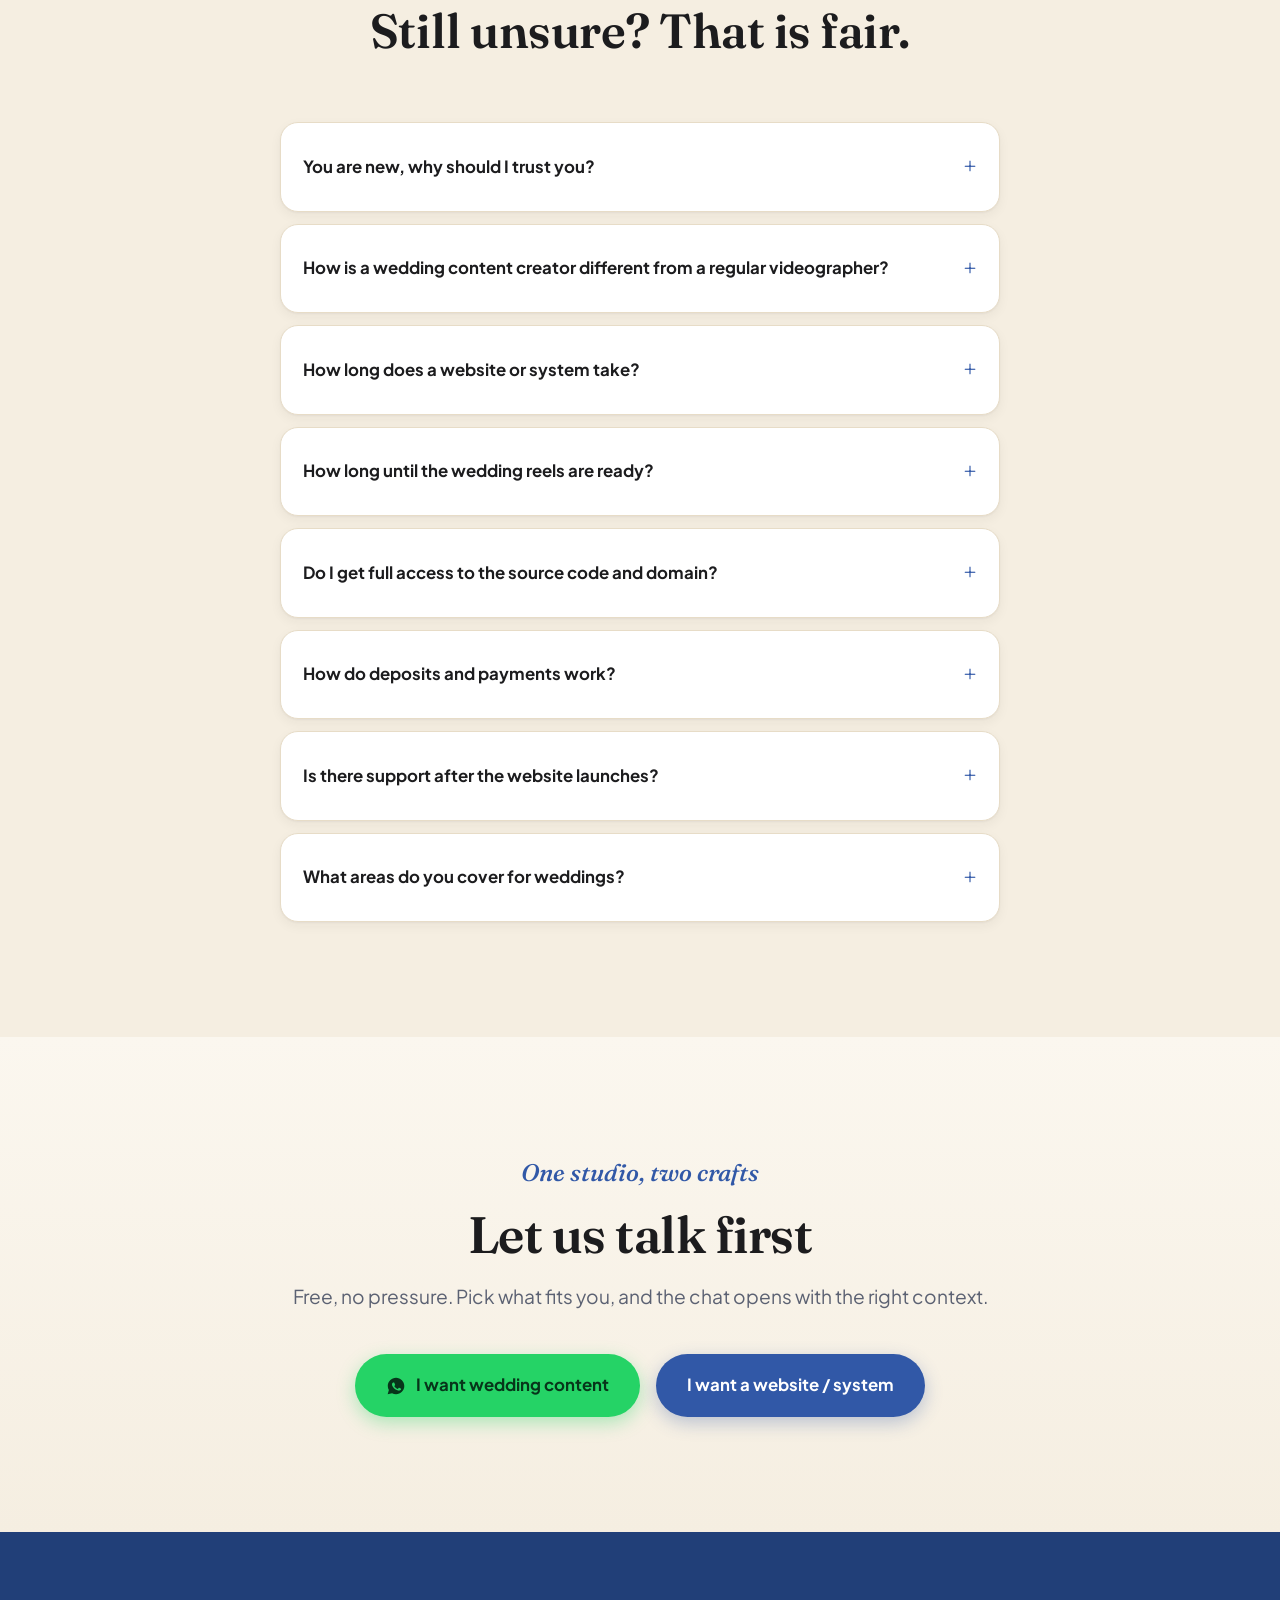
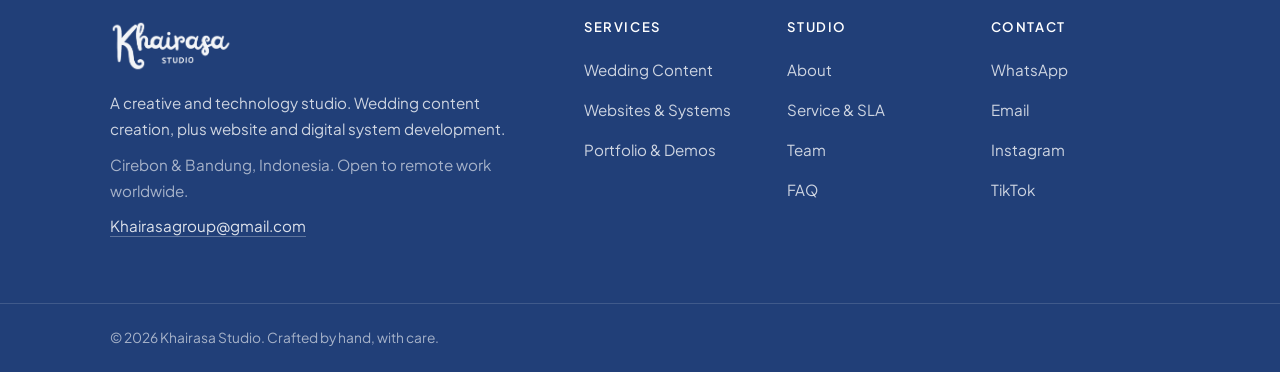
==== commit 90c6d3f0: "feat(mobile): smooth mobile menu open/close animation Animate the mobile nav with max-height + opaci" ====
--- a/index.html
+++ b/index.html
@@ -81,7 +81,7 @@
     </button>
   </div>
 
-  <div class="mobile-menu" id="mobileMenu" hidden>
+  <div class="mobile-menu" id="mobileMenu" aria-hidden="true">
     <a href="#wedding">Wedding Content</a>
     <a href="#website">Websites &amp; Systems</a>
     <a href="#portfolio">Portfolio</a>
--- a/assets/css/styles.css
+++ b/assets/css/styles.css
@@ -149,7 +149,7 @@
 .nav__toggle[aria-expanded="true"] span:nth-child(2) { opacity: 0; }
 .nav__toggle[aria-expanded="true"] span:nth-child(3) { transform: translateY(-7px) rotate(-45deg); }
 
-.mobile-menu { display: none; flex-direction: column; gap: 4px; padding: 8px clamp(20px,5vw,40px) 22px; background: rgba(245,238,225,.97); backdrop-filter: blur(12px); border-top: 1px solid var(--line); }
+.mobile-menu { display: none; flex-direction: column; gap: 4px; padding: 0 clamp(20px,5vw,40px); background: rgba(245,238,225,.97); backdrop-filter: blur(12px); border-top: 1px solid var(--line); }
 .mobile-menu a { padding: 13px 6px; font-weight: 600; border-bottom: 1px solid var(--line-soft); }
 .mobile-menu .btn { margin-top: 14px; }
 
@@ -378,7 +378,7 @@
 .reveal.is-visible { opacity: 1; transform: none; }
 @media (prefers-reduced-motion: reduce) {
   .reveal { opacity: 1; transform: none; transition: none; }
-  .btn, .door, .feature, .niche, .card-demo, .card-work, .faq__a, .phone__screen img { transition: none; }
+  .btn, .door, .feature, .niche, .card-demo, .card-work, .faq__a, .phone__screen img, .mobile-menu { transition: none; }
 }
 
 /* =========================================================
@@ -434,7 +434,8 @@
 @media (max-width: 760px) {
   .nav__links, .nav__cta { display: none; }
   .nav__toggle { display: flex; }
-  .nav.is-open .mobile-menu { display: flex; }
+  .mobile-menu { display: flex; max-height: 0; opacity: 0; overflow: hidden; pointer-events: none; transition: max-height .45s var(--ease), opacity .3s ease, padding .45s var(--ease); }
+  .nav.is-open .mobile-menu { max-height: 80vh; opacity: 1; padding-top: 10px; padding-bottom: 22px; pointer-events: auto; overflow-y: auto; }
   .fork__grid { grid-template-columns: 1fr; }
   .demo-grid { grid-template-columns: 1fr; }
   .founder-grid { grid-template-columns: 1fr; }
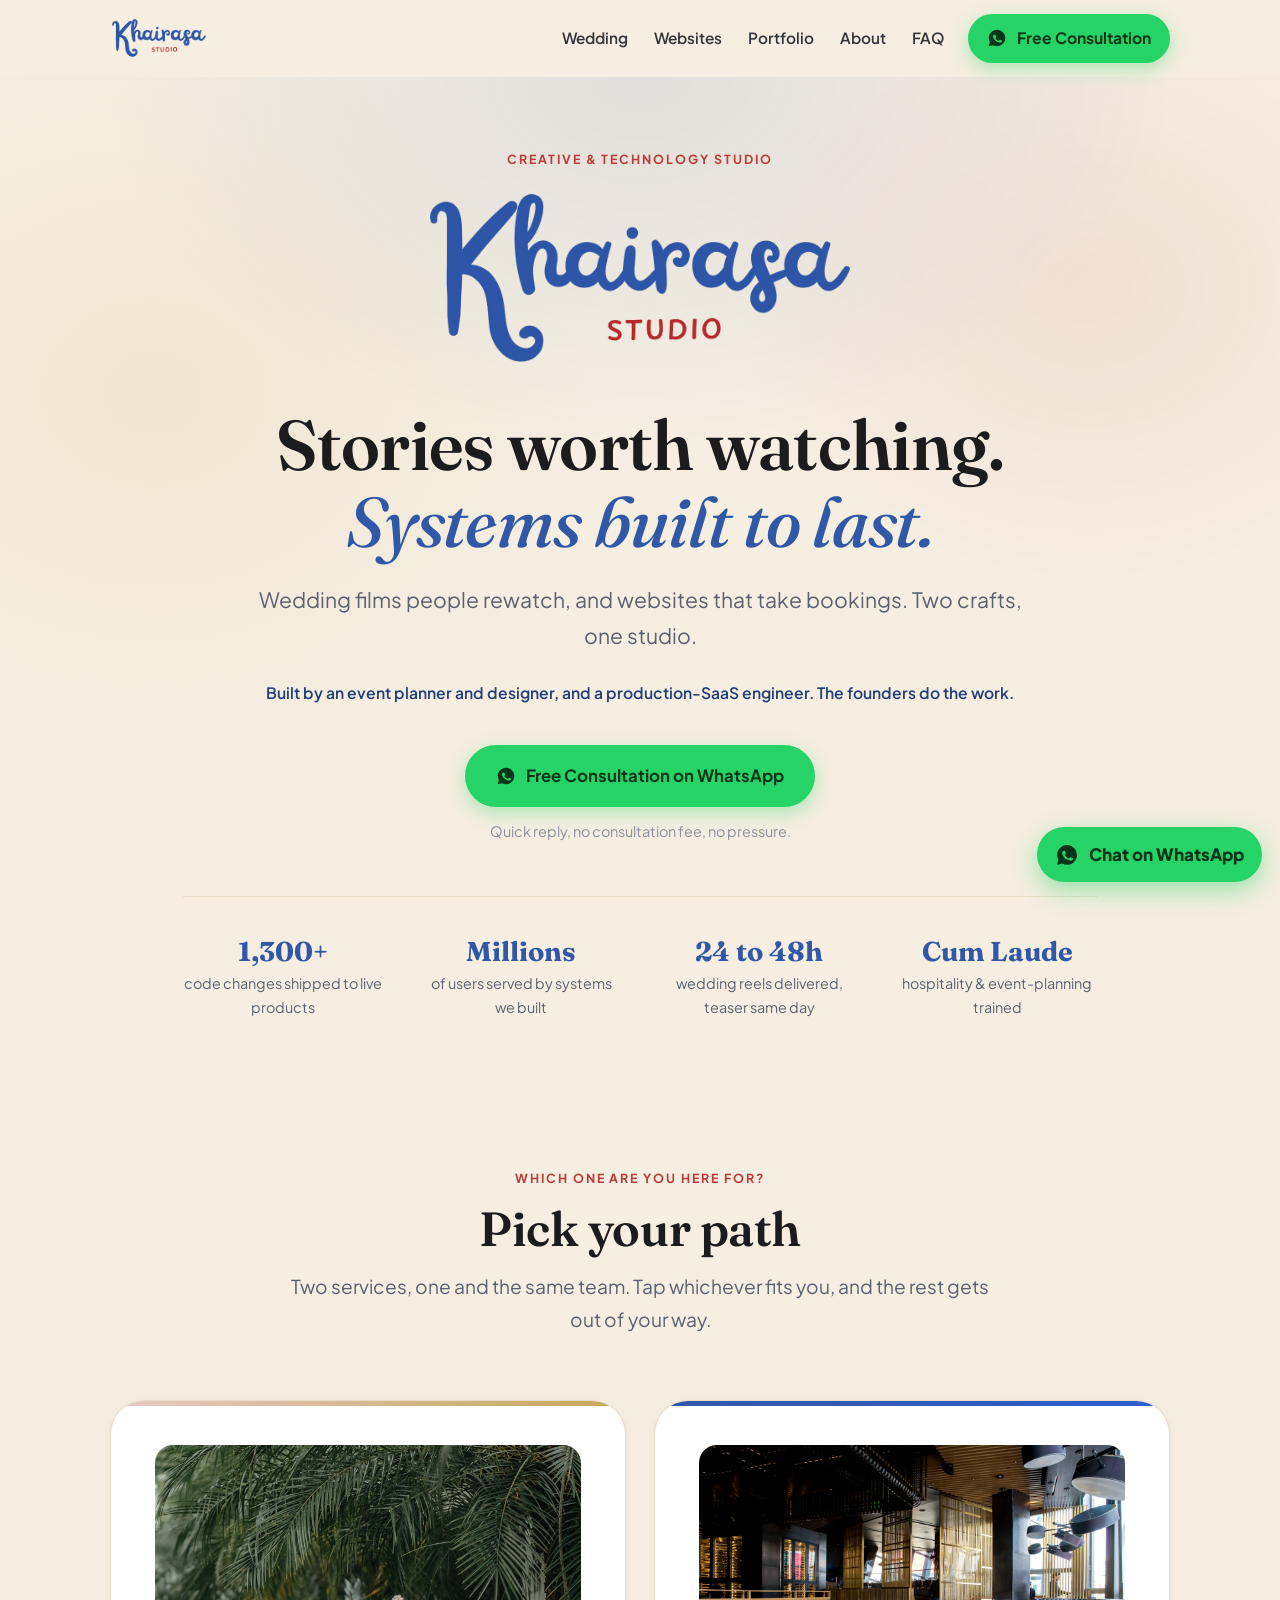
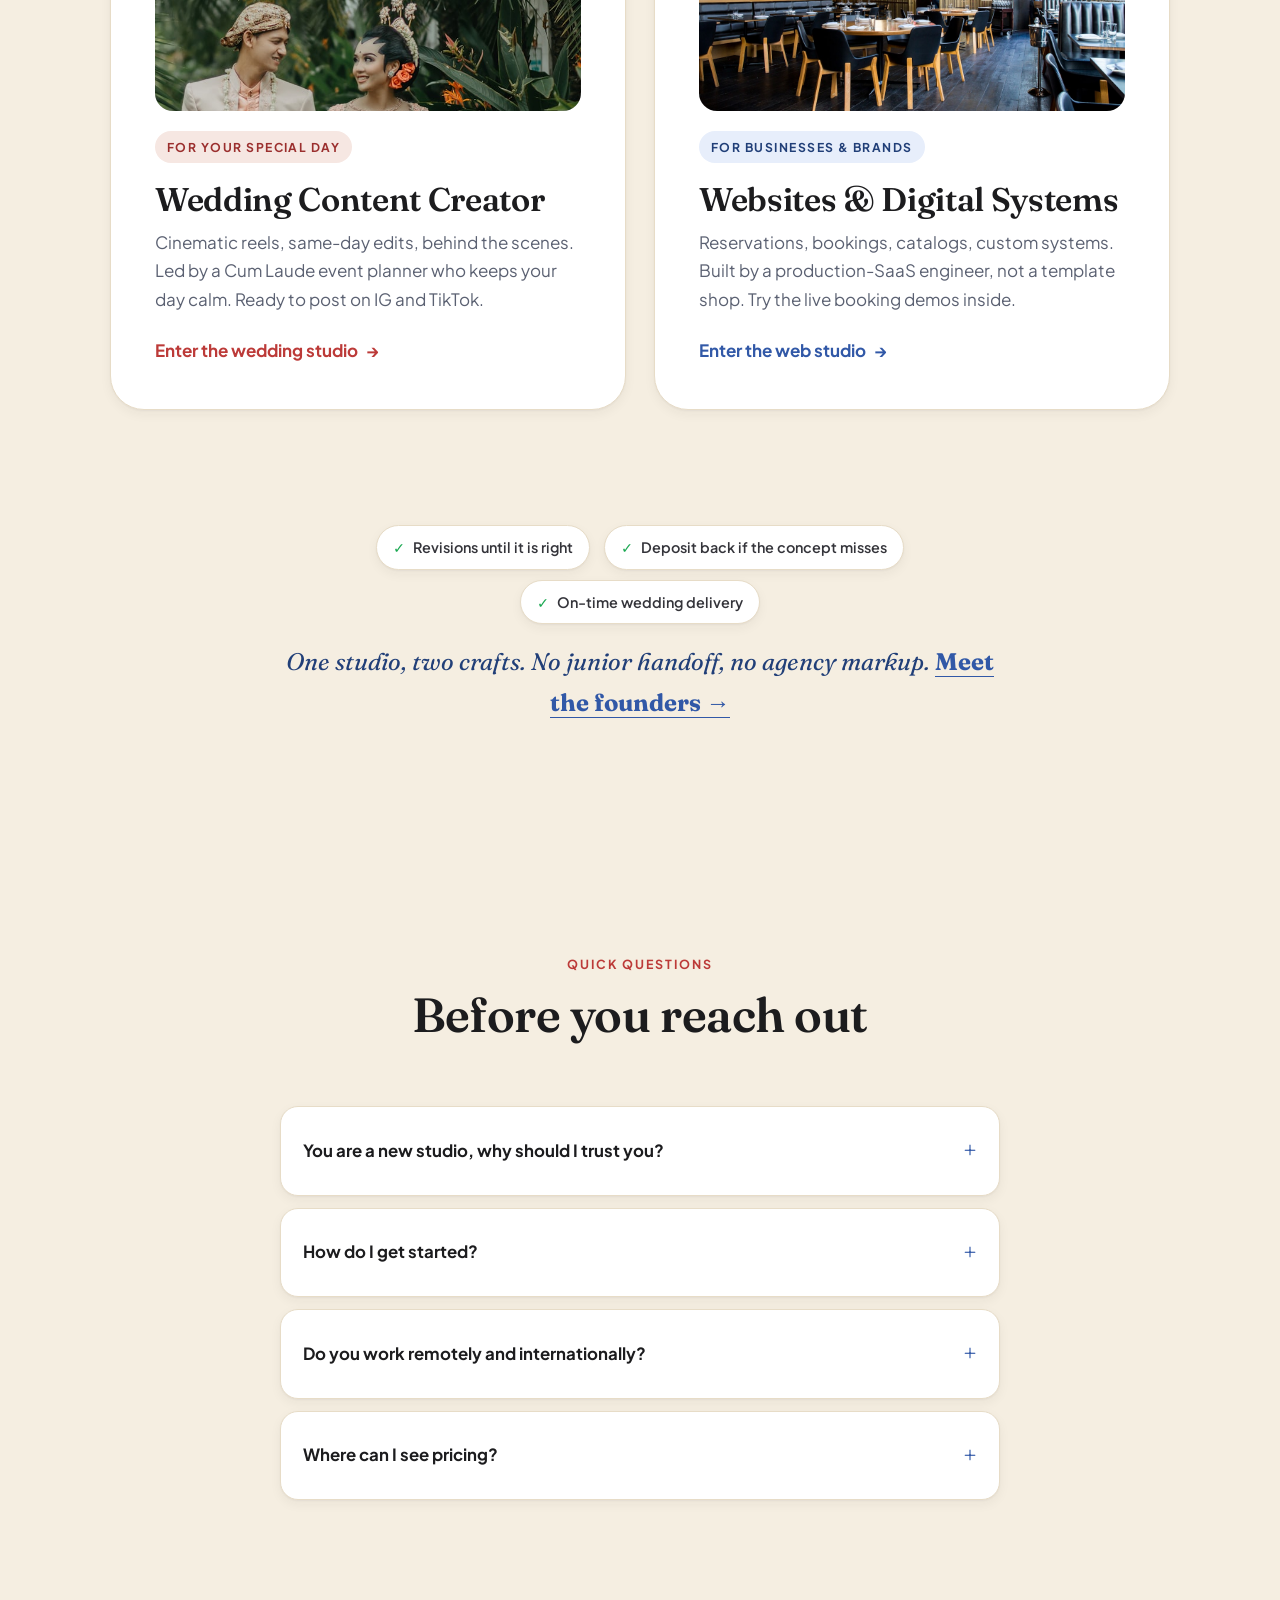
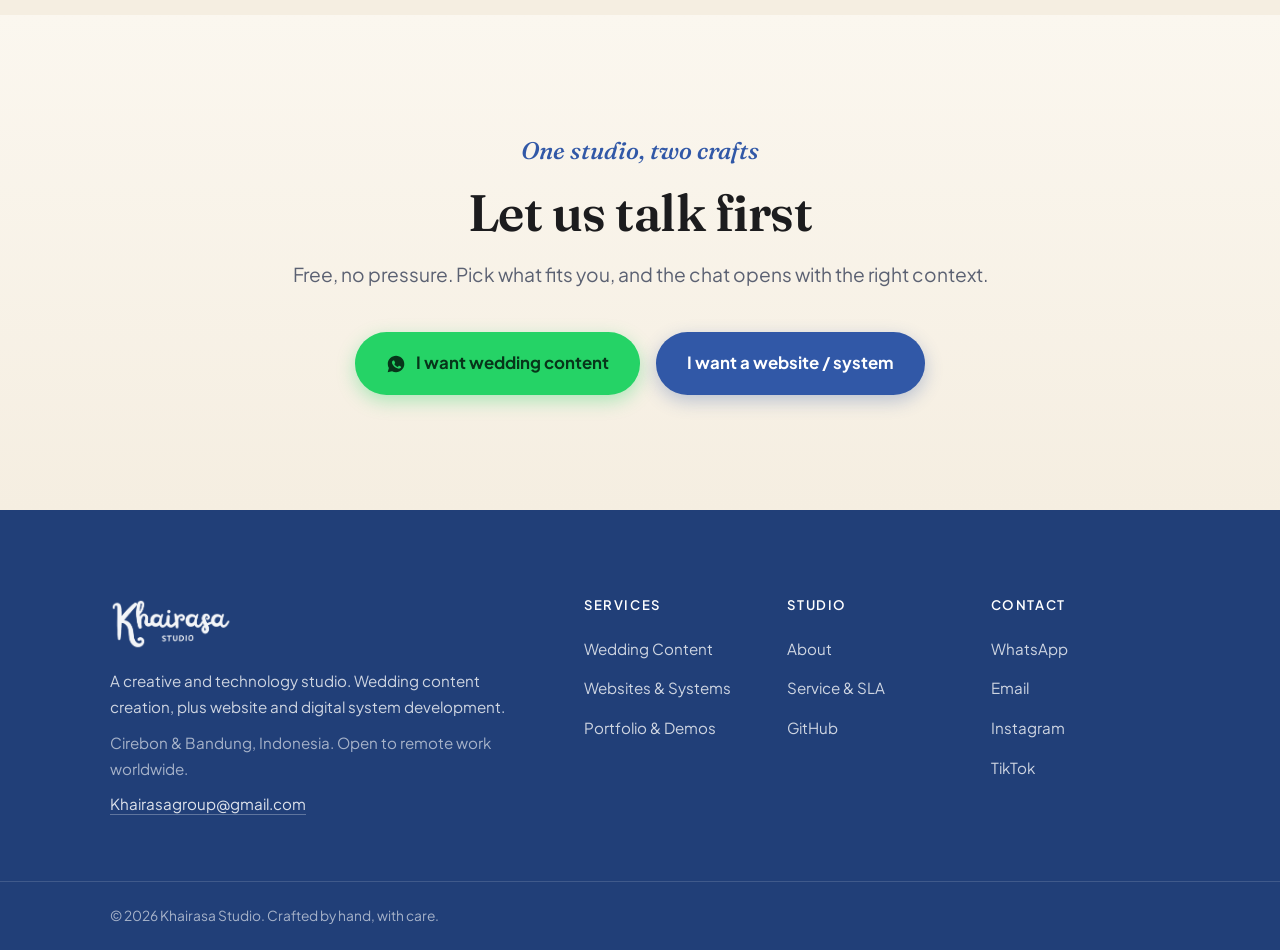
==== commit 128f74b6: "refactor(ia): home becomes a hub, add /wedding/ and /website/ spokes Per a 4-lens IA critique: slim " ====
--- a/index.html
+++ b/index.html
@@ -23,17 +23,25 @@
   <meta name="twitter:description" content="One studio, two crafts. Wedding content that gives you chills, and websites that actually work." />
   <meta name="twitter:image" content="https://khairihr.github.io/khairasa-studio/assets/img/og-cover.png" />
 
-  <!-- Icons -->
   <link rel="icon" type="image/png" sizes="32x32" href="assets/img/favicon-32.png" />
   <link rel="apple-touch-icon" href="assets/img/apple-touch-icon.png" />
   <link rel="manifest" href="site.webmanifest" />
 
-  <!-- Fonts -->
   <link rel="preconnect" href="https://fonts.googleapis.com" />
   <link rel="preconnect" href="https://fonts.gstatic.com" crossorigin />
   <link href="https://fonts.googleapis.com/css2?family=Fraunces:ital,opsz,wght@0,9..144,400;0,9..144,500;0,9..144,600;0,9..144,700;1,9..144,400;1,9..144,500;1,9..144,600&family=Plus+Jakarta+Sans:wght@400;500;600;700;800&display=swap" rel="stylesheet" />
-
   <link rel="stylesheet" href="assets/css/styles.css" />
+
+  <style>
+    .door__thumb { width: 100%; aspect-ratio: 16 / 10; object-fit: cover; border-radius: var(--r); margin-bottom: 20px; }
+    .door--tech .door__thumb { object-position: top; }
+    .hubtrust { text-align: center; padding-top: 0; }
+    .chip { display: inline-flex; flex-wrap: wrap; justify-content: center; gap: 10px 14px; margin-bottom: 18px; }
+    .chip span { display: inline-flex; align-items: center; gap: 8px; background: var(--card); border: 1px solid var(--line); border-radius: var(--pill); padding: 9px 16px; font-size: .9rem; font-weight: 600; color: var(--ink-soft); box-shadow: var(--sh-sm); }
+    .chip span::before { content: "\2713"; color: var(--wa-dark); font-weight: 800; }
+    .hubtrust__line { font-family: "Fraunces", serif; font-style: italic; font-size: clamp(1.15rem, 2.2vw, 1.5rem); color: var(--blue-deep); }
+    .hubtrust__line a { color: var(--blue); font-style: normal; font-weight: 700; border-bottom: 1px solid var(--blue); }
+  </style>
 
   <script type="application/ld+json">
   {
@@ -57,36 +65,31 @@
 <body>
 <a class="skip-link" href="#main">Skip to content</a>
 
-<!-- ============ NAV ============ -->
 <header class="nav" id="nav">
   <div class="container nav__inner">
     <a class="nav__brand" href="#top" aria-label="Khairasa Studio, home">
       <img src="assets/img/logo.png" alt="Khairasa Studio" width="160" height="68" />
     </a>
-
     <nav class="nav__links" aria-label="Main navigation">
-      <a href="#wedding">Wedding</a>
-      <a href="#website">Websites</a>
-      <a href="#portfolio">Portfolio</a>
+      <a href="wedding/">Wedding</a>
+      <a href="website/">Websites</a>
+      <a href="website/#portfolio">Portfolio</a>
       <a href="about/">About</a>
       <a href="#faq">FAQ</a>
     </nav>
-
     <a class="btn btn--wa nav__cta" href="https://wa.me/6285121525015" data-wa-text="Hi Khairasa Studio, I would like a free consultation.">
       <span class="ico-wa" aria-hidden="true"></span> Free Consultation
     </a>
-
     <button class="nav__toggle" id="navToggle" aria-label="Open menu" aria-expanded="false" aria-controls="mobileMenu">
       <span></span><span></span><span></span>
     </button>
   </div>
-
   <div class="mobile-menu" id="mobileMenu" aria-hidden="true">
-    <a href="#wedding">Wedding Content</a>
-    <a href="#website">Websites &amp; Systems</a>
-    <a href="#portfolio">Portfolio</a>
+    <a href="wedding/">Wedding Content</a>
+    <a href="website/">Websites &amp; Systems</a>
+    <a href="website/#portfolio">Portfolio</a>
     <a href="about/">About</a>
-    <a href="#team">Team</a>
+    <a href="service/">Service &amp; SLA</a>
     <a href="#faq">FAQ</a>
     <a class="btn btn--wa" href="https://wa.me/6285121525015" data-wa-text="Hi Khairasa Studio, I would like a free consultation.">
       <span class="ico-wa" aria-hidden="true"></span> Free Consultation on WhatsApp
@@ -102,30 +105,23 @@
   <div class="hero__glow" aria-hidden="true"></div>
   <div class="container hero__inner">
     <p class="eyebrow reveal">Creative &amp; Technology Studio</p>
-
     <img class="hero__logo reveal" src="assets/img/logo.png" alt="Khairasa Studio" width="520" height="222" />
-
     <h1 class="hero__title reveal">
       Stories worth watching.<br />
       <span class="ital">Systems built to last.</span>
     </h1>
-
     <p class="hero__sub reveal">
-      Wedding content that gives you chills, and websites and digital systems that actually work.
-      Two crafts, one studio.
+      Wedding films people rewatch, and websites that take bookings. Two crafts, one studio.
     </p>
-
+    <p class="hero__credit reveal">
+      Built by an event planner and designer, and a production-SaaS engineer. The founders do the work.
+    </p>
     <div class="hero__cta reveal">
       <a class="btn btn--wa btn--lg" href="https://wa.me/6285121525015" data-wa-text="Hi Khairasa Studio, I would like a free consultation.">
         <span class="ico-wa" aria-hidden="true"></span> Free Consultation on WhatsApp
       </a>
       <p class="hero__microtrust">Quick reply, no consultation fee, no pressure.</p>
     </div>
-
-    <p class="hero__credit reveal">
-      Built by the founders themselves. Not a template, not a reseller.
-    </p>
-
     <ul class="hero__stats reveal" aria-label="Track record">
       <li><strong>1,300+</strong><span>code changes shipped to live products</span></li>
       <li><strong>Millions</strong><span>of users served by systems we built</span></li>
@@ -135,415 +131,74 @@
   </div>
 </section>
 
-<!-- ============ FORK ============ -->
+<!-- ============ FORK (the router) ============ -->
 <section class="fork" id="start">
   <div class="container">
     <header class="section-head reveal">
-      <p class="eyebrow">Where do you want to start?</p>
+      <p class="eyebrow">Which one are you here for?</p>
       <h2>Pick your path</h2>
-      <p class="section-lead">Two services, one and the same team. Tap whichever fits you best.</p>
+      <p class="section-lead">Two services, one and the same team. Tap whichever fits you, and the rest gets out of your way.</p>
     </header>
-
     <div class="fork__grid">
-      <a class="door door--wedding reveal" href="#wedding">
+      <a class="door door--wedding reveal" href="wedding/">
+        <img class="door__thumb" src="assets/img/wedding/reel-2.jpg" alt="A wedding moment" loading="lazy" />
         <span class="door__tag">For your special day</span>
         <h3>Wedding Content Creator</h3>
-        <p>Cinematic reels, same-day edits, and behind the scenes for your big day. Ready to post on Instagram and TikTok.</p>
-        <span class="door__go">See wedding services <span class="arrow" aria-hidden="true">&rarr;</span></span>
+        <p>Cinematic reels, same-day edits, behind the scenes. Led by a Cum Laude event planner who keeps your day calm. Ready to post on IG and TikTok.</p>
+        <span class="door__go">Enter the wedding studio <span class="arrow" aria-hidden="true">&rarr;</span></span>
       </a>
-
-      <a class="door door--tech reveal" href="#website">
+      <a class="door door--tech reveal" href="website/">
+        <img class="door__thumb" src="assets/img/demo/resto/hero.jpg" alt="A website demo" loading="lazy" />
         <span class="door__tag">For businesses &amp; brands</span>
         <h3>Websites &amp; Digital Systems</h3>
-        <p>Restaurant reservations, pet grooming bookings, donations, catalogs, all the way to WhatsApp and payment integrations. It actually works, not just looks pretty.</p>
-        <span class="door__go">See website services <span class="arrow" aria-hidden="true">&rarr;</span></span>
+        <p>Reservations, bookings, catalogs, custom systems. Built by a production-SaaS engineer, not a template shop. Try the live booking demos inside.</p>
+        <span class="door__go">Enter the web studio <span class="arrow" aria-hidden="true">&rarr;</span></span>
       </a>
     </div>
   </div>
 </section>
 
-<!-- ============ WEDDING TRACK ============ -->
-<section class="track track--wedding" id="wedding">
-  <div class="container">
-    <header class="section-head reveal">
-      <p class="eyebrow eyebrow--script">Wedding Content</p>
-      <h2>Your big day, made into content that lasts</h2>
-      <p class="section-lead">
-        More than documentation. We catch the natural, spontaneous moments, then craft them into reels worth rewatching and worth saving by every guest.
-      </p>
-    </header>
-
-    <figure class="mood-banner reveal">
-      <img src="assets/img/wedding/mood-wide.jpg" alt="An akad nikah ceremony" loading="lazy" />
-      <figcaption><span class="ital">Every moment has a story.</span> We help you tell it.</figcaption>
-    </figure>
-
-    <div class="feature-grid reveal">
-      <article class="feature">
-        <span class="feature__ico" aria-hidden="true">&#127909;</span>
-        <h3>Cinematic reels</h3>
-        <p>A clean visual flow with a real story, not random clips. Vertical, ready for feed and reels.</p>
-      </article>
-      <article class="feature">
-        <span class="feature__ico" aria-hidden="true">&#9889;</span>
-        <h3>Same-day edit</h3>
-        <p>A teaser ready the same day, playable before the guests head home. Shared while the moment is still warm.</p>
-      </article>
-      <article class="feature">
-        <span class="feature__ico" aria-hidden="true">&#128247;</span>
-        <h3>Behind the scenes</h3>
-        <p>The candid side that often gets missed: the prep, the tears, the laughter. The parts remembered most.</p>
-      </article>
-      <article class="feature">
-        <span class="feature__ico" aria-hidden="true">&#128241;</span>
-        <h3>Ready to post</h3>
-        <p>Formats and ratios made for Instagram and TikTok. Just post, no re-editing needed.</p>
-      </article>
-    </div>
-
-    <!-- Reels gallery (a glimpse of the moments; real samples sent via WhatsApp) -->
-    <div class="reels reveal" aria-label="Gallery of wedding moments">
-      <figure class="phone phone--blush">
-        <div class="phone__screen"><img src="assets/img/wedding/reel-1.jpg" alt="An akad ceremony moment" loading="lazy" /></div>
-        <figcaption>The akad</figcaption>
-      </figure>
-      <figure class="phone phone--sage">
-        <div class="phone__screen"><img src="assets/img/wedding/reel-2.jpg" alt="A wedding reception moment" loading="lazy" /></div>
-        <figcaption>Reception</figcaption>
-      </figure>
-      <figure class="phone phone--gold">
-        <div class="phone__screen"><img src="assets/img/wedding/reel-3.jpg" alt="A siraman ritual moment" loading="lazy" /></div>
-        <figcaption>Siraman</figcaption>
-      </figure>
-      <figure class="phone phone--blue">
-        <div class="phone__screen"><img src="assets/img/wedding/reel-4.jpg" alt="A traditional procession moment" loading="lazy" /></div>
-        <figcaption>Traditional procession</figcaption>
-      </figure>
-    </div>
-    <p class="reels__note reveal">A glimpse of the moments we capture. We send real reel samples directly on WhatsApp. See more on <a href="https://www.instagram.com/khairasastudio" target="_blank" rel="noopener" style="color:var(--blue);font-weight:600;">Instagram</a> and <a href="https://www.tiktok.com/@khairasa.group" target="_blank" rel="noopener" style="color:var(--blue);font-weight:600;">TikTok</a>.</p>
-
-    <!-- Wedding packages -->
-    <div class="pricing reveal" id="wedding-packages">
-      <h3 class="pricing__title">Wedding content packages</h3>
-      <p class="pricing__note">The prices below are starting estimates. The final detail depends on your date, location, and needs, all discussed when we chat. USD shown is approximate.</p>
-      <div class="pricing__grid">
-        <article class="plan">
-          <h4>Single Session</h4>
-          <p class="plan__price"><span>from</span> Rp 900,000 <em>&asymp; $57</em></p>
-          <ul>
-            <li>1 cinematic reel (60 to 90 seconds)</li>
-            <li>Coverage for 1 session (akad or reception)</li>
-            <li>Delivered in 24 to 48 hours</li>
-            <li>Ready for IG &amp; TikTok</li>
-          </ul>
-          <a class="btn btn--outline" href="https://wa.me/6285121525015" data-wa-text="Hi Khairasa, I am interested in the Single Session wedding package. My event date is:">Choose this package</a>
-        </article>
-
-        <article class="plan plan--popular">
-          <span class="plan__badge">Most Popular</span>
-          <h4>Half Day</h4>
-          <p class="plan__price"><span>from</span> Rp 1,500,000 <em>&asymp; $95</em></p>
-          <ul>
-            <li>2 reels (highlight + behind the scenes)</li>
-            <li>Same-day teaser on the day</li>
-            <li>Half-day coverage</li>
-            <li>Delivered in 24 to 48 hours</li>
-            <li>Ready for IG &amp; TikTok</li>
-          </ul>
-          <a class="btn btn--wa" href="https://wa.me/6285121525015" data-wa-text="Hi Khairasa, I am interested in the Half Day wedding package. My event date is:">Choose this package</a>
-        </article>
-
-        <article class="plan">
-          <h4>Full Coverage</h4>
-          <p class="plan__price"><span>from</span> Rp 2,800,000 <em>&asymp; $175</em></p>
-          <ul>
-            <li>3+ reels (akad, reception, BTS)</li>
-            <li>Same-day teaser on the day</li>
-            <li>Coverage from akad to reception</li>
-            <li>Priority delivery &amp; revisions</li>
-            <li>Ready for IG &amp; TikTok</li>
-          </ul>
-          <a class="btn btn--outline" href="https://wa.me/6285121525015" data-wa-text="Hi Khairasa, I am interested in the Full Coverage wedding package. My event date is:">Choose this package</a>
-        </article>
-      </div>
-    </div>
-
-    <!-- Wedding process -->
-    <div class="steps reveal">
-      <h3 class="steps__title">How to book</h3>
-      <ol class="steps__list">
-        <li><span class="steps__n">1</span><div><strong>Chat on WhatsApp</strong><p>Tell us your date and event plans.</p></div></li>
-        <li><span class="steps__n">2</span><div><strong>Check date &amp; package</strong><p>We confirm availability and the package that fits.</p></div></li>
-        <li><span class="steps__n">3</span><div><strong>Deposit &amp; lock your date</strong><p>Your date is locked in, no one else can take it.</p></div></li>
-        <li><span class="steps__n">4</span><div><strong>The day &amp; delivery</strong><p>A teaser on the same day, full reels in 24 to 48 hours.</p></div></li>
-      </ol>
-    </div>
-
-    <div class="track__cta reveal">
-      <a class="btn btn--wa btn--lg" href="https://wa.me/6285121525015" data-wa-text="Hi Khairasa Studio, I am interested in wedding content. Could you share packages and available dates?">
-        <span class="ico-wa" aria-hidden="true"></span> Check your date on WhatsApp
-      </a>
-      <p class="track__cta-note">Favorite dates fill up fast. Secure yours now.</p>
-    </div>
-  </div>
-</section>
-
-<!-- ============ WEBSITE TRACK ============ -->
-<section class="track track--tech" id="website">
-  <div class="container">
-    <header class="section-head reveal">
-      <p class="eyebrow">Websites &amp; Digital Systems</p>
-      <h2>Websites that actually work, not just look pretty</h2>
-      <p class="section-lead">
-        Your customers can reserve, book, order, or donate right from their phone. We build websites and systems that are clean on the surface and solid underneath.
-      </p>
-    </header>
-
-    <div class="niche-grid reveal">
-      <article class="niche"><span aria-hidden="true">&#127869;</span><h3>Restaurant Reservations</h3><p>Guests pick their own date, time, and party size. Every booking lands neatly in your dashboard.</p></article>
-      <article class="niche"><span aria-hidden="true">&#128054;</span><h3>Pet Grooming Bookings</h3><p>Online scheduling for grooming or vet clinics, dogs and cats, all organized in one dashboard.</p></article>
-      <article class="niche"><span aria-hidden="true">&#128221;</span><h3>Company Profile &amp; Landing</h3><p>A fast, modern business site that is easy to find on Google.</p></article>
-      <article class="niche"><span aria-hidden="true">&#128722;</span><h3>Catalog &amp; Orders</h3><p>A product catalog where every order drops straight into your dashboard.</p></article>
-      <article class="niche"><span aria-hidden="true">&#128202;</span><h3>Dashboards &amp; Internal Systems</h3><p>Custom systems for your operations, reports, and business data, all in one place.</p></article>
-      <article class="niche"><span aria-hidden="true">&#128179;</span><h3>Payment Integration</h3><p>Online payments like QRIS or virtual accounts, integrated on request when you are ready.</p></article>
-    </div>
-
-    <!-- Live demos + real work -->
-    <div class="demos reveal" id="portfolio">
-      <header class="section-head section-head--left">
-        <p class="eyebrow">Portfolio &amp; Demos</p>
-        <h3>What you can click and verify yourself</h3>
-        <p class="section-lead">Interactive demos you can try right now, plus real systems already running in production.</p>
-      </header>
-
-      <div class="demo-grid">
-        <a class="card-demo card-demo--live" href="demo/reservasi-resto/" target="_blank" rel="noopener">
-          <div class="browser">
-            <div class="browser__bar"><i></i><i></i><i></i><span>demo restaurant reservation</span></div>
-            <div class="browser__shot browser__shot--resto"><span class="demo-badge">Live demo</span></div>
-          </div>
-          <div class="card-demo__body"><h4>Restaurant Reservation System</h4><p>Pick a date, time, and party size. The booking is recorded instantly, ready in the dashboard. Try it yourself.</p><span class="card-demo__go">Open demo &rarr;</span></div>
-        </a>
-
-        <a class="card-demo card-demo--live" href="demo/petcare/" target="_blank" rel="noopener">
-          <div class="browser">
-            <div class="browser__bar"><i></i><i></i><i></i><span>demo grooming booking</span></div>
-            <div class="browser__shot browser__shot--pet"><span class="demo-badge">Live demo</span></div>
-          </div>
-          <div class="card-demo__body"><h4>Pet Grooming Booking</h4><p>Choose a service, schedule, and your pet (dog or cat). It all lands in one dashboard. Try it yourself.</p><span class="card-demo__go">Open demo &rarr;</span></div>
-        </a>
-      </div>
-
-      <header class="section-head section-head--left section-head--tight">
-        <h3>Real systems already in production</h3>
-        <p class="section-lead">A few of the production systems built and maintained by our team.</p>
-      </header>
-
-      <div class="work-grid">
-        <article class="card-work">
-          <div class="browser"><div class="browser__bar"><i></i><i></i><i></i><span>funneling.innovasia.id</span></div><img loading="lazy" src="assets/portfolio/funneling.png" alt="Innovasia Funneling page, an AI-powered donation funnel labeling feature" /></div>
-          <div class="card-work__body"><h4>AI Sales Funnel (Funneling)</h4><p>An AI-powered feature that automatically labels each contact's funnel stage from WhatsApp messages, with a monitoring dashboard.</p><a href="https://funneling.innovasia.id/" target="_blank" rel="noopener">Visit site &rarr;</a></div>
-        </article>
-
-        <article class="card-work">
-          <div class="browser"><div class="browser__bar"><i></i><i></i><i></i><span>onboarding.innovasia.id</span></div><img loading="lazy" src="assets/portfolio/onboarding.png" alt="Innovasia trial signup page, a multi-step onboarding form" /></div>
-          <div class="card-work__body"><h4>Multi-step Onboarding</h4><p>A clean, friendly trial signup flow that guides prospects from profile to contact in a few steps.</p><a href="https://onboarding.innovasia.id/" target="_blank" rel="noopener">Visit site &rarr;</a></div>
-        </article>
-
-        <article class="card-work">
-          <div class="browser"><div class="browser__bar"><i></i><i></i><i></i><span>ziswafhub.com</span></div><img loading="lazy" src="assets/portfolio/ziswafhub.png" alt="ZiswafHub login page, an aggregator platform for Islamic charity services" /></div>
-          <div class="card-work__body"><h4>ZiswafHub</h4><p>An aggregator platform for ZISWAF (zakat, alms, charity, and endowment) with a central portal for institutions and donors.</p><a href="https://ziswafhub.com/" target="_blank" rel="noopener">Visit site &rarr;</a></div>
-        </article>
-      </div>
-    </div>
-
-    <!-- Tech process -->
-    <div class="steps reveal">
-      <h3 class="steps__title">How we work</h3>
-      <ol class="steps__list steps__list--5">
-        <li><span class="steps__n">1</span><div><strong>Talk</strong><p>We understand your problem and goals over WhatsApp.</p></div></li>
-        <li><span class="steps__n">2</span><div><strong>Proposal &amp; estimate</strong><p>Clear scope, timeline, and cost, all up front.</p></div></li>
-        <li><span class="steps__n">3</span><div><strong>Build</strong><p>Built in stages with regular updates, no disappearing.</p></div></li>
-        <li><span class="steps__n">4</span><div><strong>Revise</strong><p>Adjusted until it matches the agreed brief.</p></div></li>
-        <li><span class="steps__n">5</span><div><strong>Handover &amp; support</strong><p>Full access is yours, plus support after launch.</p></div></li>
-      </ol>
-    </div>
-
-    <!-- Tech packages -->
-    <div class="pricing reveal" id="website-packages">
-      <h3 class="pricing__title">Website &amp; system packages</h3>
-      <p class="pricing__note">The prices below are starting estimates. The final number depends on features and complexity, discussed during the consultation. USD shown is approximate.</p>
-      <div class="pricing__grid">
-        <article class="plan">
-          <h4>Landing &amp; Company Profile</h4>
-          <p class="plan__price"><span>from</span> Rp 6,000,000 <em>&asymp; $375</em></p>
-          <ul>
-            <li>One-page website, mobile friendly</li>
-            <li>Custom design (not a generic template)</li>
-            <li>Form or WhatsApp order button</li>
-            <li>Speed &amp; basic SEO optimization</li>
-          </ul>
-          <a class="btn btn--outline" href="https://wa.me/6285121525015" data-wa-text="Hi Khairasa, I want a Landing / Company Profile. My business is in:">Choose this package</a>
-        </article>
-
-        <article class="plan plan--popular">
-          <span class="plan__badge">Most Popular</span>
-          <h4>Website + System</h4>
-          <p class="plan__price"><span>from</span> Rp 14,000,000 <em>&asymp; $875</em></p>
-          <ul>
-            <li>Reservations, bookings, or catalog &amp; orders</li>
-            <li>Admin dashboard to manage your data</li>
-            <li>Every booking saved straight to your dashboard</li>
-            <li>Multi-page, mobile friendly</li>
-            <li>A short how-to training session</li>
-          </ul>
-          <a class="btn btn--wa" href="https://wa.me/6285121525015" data-wa-text="Hi Khairasa, I want a Website + System (reservation/booking/catalog). My needs are:">Choose this package</a>
-        </article>
-
-        <article class="plan">
-          <h4>Custom System &amp; Integration</h4>
-          <p class="plan__price"><span>from</span> Rp 35,000,000 <em>&asymp; $2,200</em></p>
-          <ul>
-            <li>A system tailored to your specific flow</li>
-            <li>Payment integration (QRIS / VA) on request</li>
-            <li>Integrations with external tools on request</li>
-            <li>Support for large-scale data</li>
-            <li>Maintenance &amp; monitoring</li>
-          </ul>
-          <a class="btn btn--outline" href="https://wa.me/6285121525015" data-wa-text="Hi Khairasa, I need a Custom System / Integration. An overview of my needs:">Choose this package</a>
-        </article>
-      </div>
-    </div>
-
-    <div class="track__cta reveal">
-      <a class="btn btn--wa btn--lg" href="https://wa.me/6285121525015" data-wa-text="Hi Khairasa Studio, I want to build a website or system. Can we talk?">
-        <span class="ico-wa" aria-hidden="true"></span> Start your project on WhatsApp
-      </a>
-      <p class="track__cta-note">Let us talk first, free. If it fits, we continue. If not, no problem.</p>
-    </div>
-  </div>
-</section>
-
-<!-- ============ FOUNDERS / TRUST ============ -->
-<section class="founders" id="team">
-  <div class="container">
-    <header class="section-head reveal">
-      <p class="eyebrow">Who is behind Khairasa</p>
-      <h2>A new studio, but not new people</h2>
-      <p class="section-lead">
-        You talk directly to the people doing the work, not a salesperson. One makes sure it is built right, the other makes sure you are taken care of.
-      </p>
-    </header>
-
-    <div class="founder-grid">
-      <article class="founder reveal">
-        <div class="founder__photo"><img src="assets/img/khairi.jpg" alt="Khairi Hibatullah Ridho" loading="lazy" /></div>
-        <div class="founder__body">
-          <h3>Khairi Hibatullah Ridho</h3>
-          <p class="founder__role">Co-founder &amp; Lead Engineer</p>
-          <p class="founder__bio">Makes sure every website and system is built right, secure, and made to last. The type who codes every day, not as a side gig.</p>
-          <ul class="founder__facts">
-            <li>Lead of Technology on a production WhatsApp SaaS serving millions of contacts</li>
-            <li>1,300+ code contributions in a single production codebase</li>
-            <li>Builds billing, payment, AI, and partner-API systems</li>
-            <li>Computer Engineering background, focused on reliability &amp; performance</li>
-          </ul>
-          <div class="founder__links">
-            <a class="founder__link" href="https://github.com/khairihr" target="_blank" rel="noopener">GitHub &rarr;</a>
-            <a class="founder__link" href="https://www.linkedin.com/in/khairihr/" target="_blank" rel="noopener">LinkedIn &rarr;</a>
-          </div>
-        </div>
-      </article>
-
-      <article class="founder reveal">
-        <div class="founder__photo"><img src="assets/img/zalza.jpg" alt="Zalza Shabila Putri" loading="lazy" /></div>
-        <div class="founder__body">
-          <h3>Zalza Shabila Putri</h3>
-          <p class="founder__role">Co-founder, Creative &amp; Client Experience</p>
-          <p class="founder__bio">Makes sure you are well looked after from start to finish. Reads the flow of an event, stays calm in the middle of the buzz, and sweats the client-experience details.</p>
-          <ul class="founder__facts">
-            <li>Bachelor of Tourism, Cum Laude with a 3.88 GPA</li>
-            <li>BNSP-certified Event Planner</li>
-            <li>Top 2 and Top 3 in national event-planning competitions</li>
-            <li>Finance intern at Sheraton Bandung (Marriott), trained in Figma &amp; front-end</li>
-          </ul>
-          <div class="founder__links">
-            <a class="founder__link" href="https://www.linkedin.com/in/zalza-shabila-putri-bb535a1b6/" target="_blank" rel="noopener">LinkedIn &rarr;</a>
-          </div>
-        </div>
-      </article>
-    </div>
-
-    <!-- decorative contribution motif + honest line -->
-    <div class="proof reveal">
-      <div class="proof__graph" aria-hidden="true"><!-- filled by JS: contribution motif --></div>
-      <p class="proof__line">Consistency you can check. Not a promise, a track record.</p>
-    </div>
-  </div>
-</section>
-
-<!-- ============ GUARANTEE ============ -->
-<section class="guarantee">
-  <div class="container">
-    <div class="guarantee__card reveal">
-      <p class="eyebrow eyebrow--invert">Our guarantee</p>
-      <h2>The risk is on us, not on you</h2>
-      <div class="guarantee__grid">
-        <div><span aria-hidden="true">&#10003;</span><h3>Revisions until it is right</h3><p>We refine it until the result matches the agreed brief.</p></div>
-        <div><span aria-hidden="true">&#10003;</span><h3>Initial concept off the mark? Deposit back</h3><p>If the first concept is far from what we agreed, we return your deposit.</p></div>
-        <div><span aria-hidden="true">&#10003;</span><h3>Wedding timelines never slip</h3><p>For the big day, the teaser and reels arrive exactly as promised. On time.</p></div>
-      </div>
-      <p class="guarantee__more"><a href="service/" target="_blank" rel="noopener">Read our full service terms &amp; SLA &rarr;</a></p>
-    </div>
-  </div>
-</section>
-
-<!-- ============ FAQ ============ -->
+<!-- ============ TRUST CHIP + LINE ============ -->
+<section class="hubtrust">
+  <div class="container container--narrow reveal">
+    <div class="chip">
+      <span>Revisions until it is right</span>
+      <span>Deposit back if the concept misses</span>
+      <span>On-time wedding delivery</span>
+    </div>
+    <p class="hubtrust__line">One studio, two crafts. No junior handoff, no agency markup. <a href="about/">Meet the founders &rarr;</a></p>
+  </div>
+</section>
+
+<!-- ============ SHARED FAQ ============ -->
 <section class="faq" id="faq">
   <div class="container container--narrow">
     <header class="section-head reveal">
-      <p class="eyebrow">Questions people often ask</p>
-      <h2>Still unsure? That is fair.</h2>
+      <p class="eyebrow">Quick questions</p>
+      <h2>Before you reach out</h2>
     </header>
-
     <div class="faq__list reveal">
       <details class="faq__item">
-        <summary>You are new, why should I trust you?</summary>
-        <div class="faq__a"><p>The studio is new, but the people are not. You can check our track record directly: thousands of code contributions in production systems, real certifications, and real achievements. On top of that, there is a revision guarantee and a deposit refund if the initial concept does not fit.</p></div>
-      </details>
-      <details class="faq__item">
-        <summary>How is a wedding content creator different from a regular videographer?</summary>
-        <div class="faq__a"><p>A videographer focuses on formal, long-form cinematic documentation. We focus on social-media content: short, candid, fast reels (same-day edits), ready to post on Instagram and TikTok. The two complement each other, they do not replace one another.</p></div>
-      </details>
-      <details class="faq__item">
-        <summary>How long does a website or system take?</summary>
-        <div class="faq__a"><p>A landing page usually takes 1 to 2 weeks. A website with a system (reservations, bookings, catalog) takes around 3 to 6 weeks, depending on the features. We give a firm estimate in the proposal after we talk.</p></div>
-      </details>
-      <details class="faq__item">
-        <summary>How long until the wedding reels are ready?</summary>
-        <div class="faq__a"><p>A teaser can be ready the same day (same-day edit). The full reels are delivered within 24 to 48 hours, while the moment is still fresh to share.</p></div>
-      </details>
-      <details class="faq__item">
-        <summary>Do I get full access to the source code and domain?</summary>
-        <div class="faq__a"><p>Yes. After handover, full access to the code, domain, and hosting accounts is yours. Nothing is locked, and there is no forced dependency on us.</p></div>
-      </details>
-      <details class="faq__item">
-        <summary>How do deposits and payments work?</summary>
-        <div class="faq__a"><p>Usually a deposit up front to secure the schedule, then the balance on handover. The scheme can be adjusted and is discussed openly up front, with no hidden costs.</p></div>
-      </details>
-      <details class="faq__item">
-        <summary>Is there support after the website launches?</summary>
-        <div class="faq__a"><p>Yes. We provide a support period after launch for fixes and questions. For long-term maintenance, that can be arranged separately.</p></div>
-      </details>
-      <details class="faq__item">
-        <summary>What areas do you cover for weddings?</summary>
-        <div class="faq__a"><p>We are based in Cirebon and Bandung, and open to nearby areas and other cities. Tell us your location on WhatsApp and we will sort out the logistics.</p></div>
-      </details>
-    </div>
-  </div>
-</section>
-
-<!-- ============ CLOSING CTA ============ -->
+        <summary>You are a new studio, why should I trust you?</summary>
+        <div class="faq__a"><p>The studio is new, the people are not. You talk directly to the founders: a Cum Laude, BNSP-certified event planner, and a lead engineer with 1,300+ contributions to a production SaaS serving millions. Plus a clear guarantee: revisions until it is right, and a deposit-back if the first concept misses.</p></div>
+      </details>
+      <details class="faq__item">
+        <summary>How do I get started?</summary>
+        <div class="faq__a"><p>Message us on WhatsApp (or email Khairasagroup@gmail.com). Tell us your wedding date or your business idea, we reply fast, and the first conversation is free with no pressure.</p></div>
+      </details>
+      <details class="faq__item">
+        <summary>Do you work remotely and internationally?</summary>
+        <div class="faq__a"><p>Yes. We are based in Cirebon and Bandung for weddings and on-site work, and we build websites and systems for clients anywhere, fully remote.</p></div>
+      </details>
+      <details class="faq__item">
+        <summary>Where can I see pricing?</summary>
+        <div class="faq__a"><p>Starting prices for each service are on the <a href="wedding/#packages">Wedding</a> and <a href="website/#packages">Websites</a> pages. Final numbers depend on your needs and are confirmed in the chat.</p></div>
+      </details>
+    </div>
+  </div>
+</section>
+
+<!-- ============ CLOSING ============ -->
 <section class="closing" id="contact">
   <div class="container">
     <div class="closing__inner reveal">
@@ -576,16 +231,15 @@
     <div class="footer__cols">
       <div>
         <h4>Services</h4>
-        <a href="#wedding">Wedding Content</a>
-        <a href="#website">Websites &amp; Systems</a>
-        <a href="#portfolio">Portfolio &amp; Demos</a>
+        <a href="wedding/">Wedding Content</a>
+        <a href="website/">Websites &amp; Systems</a>
+        <a href="website/#portfolio">Portfolio &amp; Demos</a>
       </div>
       <div>
         <h4>Studio</h4>
         <a href="about/">About</a>
         <a href="service/">Service &amp; SLA</a>
-        <a href="#team">Team</a>
-        <a href="#faq">FAQ</a>
+        <a href="https://github.com/khairihr" target="_blank" rel="noopener">GitHub</a>
       </div>
       <div>
         <h4>Contact</h4>
@@ -603,7 +257,6 @@
   </div>
 </footer>
 
-<!-- Floating WhatsApp (sticky) -->
 <a class="wa-fab" href="https://wa.me/6285121525015" data-wa-text="Hi Khairasa Studio, I would like a free consultation." aria-label="Chat on WhatsApp">
   <span class="ico-wa" aria-hidden="true"></span>
   <span class="wa-fab__label">Chat on WhatsApp</span>
--- a/assets/css/styles.css
+++ b/assets/css/styles.css
@@ -276,6 +276,7 @@
 /* demos + work */
 .demos { margin-top: clamp(64px, 9vw, 110px); }
 .demo-grid { display: grid; grid-template-columns: 1fr 1fr; gap: clamp(20px, 3vw, 30px); }
+.demo-grid--3 { grid-template-columns: repeat(3, 1fr); }
 .work-grid { display: grid; grid-template-columns: repeat(3, 1fr); gap: clamp(20px, 3vw, 28px); }
 
 .browser { border-radius: var(--r) var(--r) 0 0; overflow: hidden; border: 1px solid var(--line); border-bottom: 0; background: #fff; }
@@ -289,6 +290,7 @@
 .browser__shot { position: relative; aspect-ratio: 16 / 10; background-size: cover; background-position: center; }
 .browser__shot--resto { background-image: linear-gradient(rgba(20,20,25,.18), rgba(20,20,25,.42)), url("../img/demo/resto/hero.jpg"); }
 .browser__shot--pet { background-image: linear-gradient(rgba(20,20,25,.15), rgba(20,20,25,.4)), url("../img/demo/pet/hero.jpg"); }
+.browser__shot--coaching { background-image: linear-gradient(rgba(14,15,18,.4), rgba(14,15,18,.6)), url("../img/demo/coaching/hero.jpg"); }
 .demo-badge { position: absolute; top: 14px; left: 14px; background: var(--wa); color: #07351a; font-size: .74rem; font-weight: 800; letter-spacing: .04em; text-transform: uppercase; padding: 6px 12px; border-radius: var(--pill); box-shadow: 0 4px 12px rgba(37,211,102,.4); }
 
 .card-demo, .card-work { background: var(--card); border-radius: var(--r); box-shadow: var(--sh-sm); transition: transform .3s var(--ease), box-shadow .3s var(--ease); overflow: hidden; display: block; }
@@ -425,6 +427,7 @@
   .feature-grid { grid-template-columns: repeat(2, 1fr); }
   .reels { grid-template-columns: repeat(2, 1fr); gap: 22px; }
   .work-grid { grid-template-columns: 1fr; max-width: 460px; margin-inline: auto; }
+  .demo-grid--3 { grid-template-columns: repeat(2, 1fr); }
   .steps__list, .steps__list--5 { grid-template-columns: repeat(2, 1fr); gap: 26px; }
   .niche-grid { grid-template-columns: repeat(2, 1fr); }
   .values-grid { grid-template-columns: repeat(2, 1fr); }
@@ -437,7 +440,7 @@
   .mobile-menu { display: flex; max-height: 0; opacity: 0; overflow: hidden; pointer-events: none; transition: max-height .45s var(--ease), opacity .3s ease, padding .45s var(--ease); }
   .nav.is-open .mobile-menu { max-height: 80vh; opacity: 1; padding-top: 10px; padding-bottom: 22px; pointer-events: auto; overflow-y: auto; }
   .fork__grid { grid-template-columns: 1fr; }
-  .demo-grid { grid-template-columns: 1fr; }
+  .demo-grid, .demo-grid--3 { grid-template-columns: 1fr; }
   .founder-grid { grid-template-columns: 1fr; }
   .pricing__grid { grid-template-columns: 1fr; max-width: 420px; margin-inline: auto; }
   .plan--popular { transform: none; }
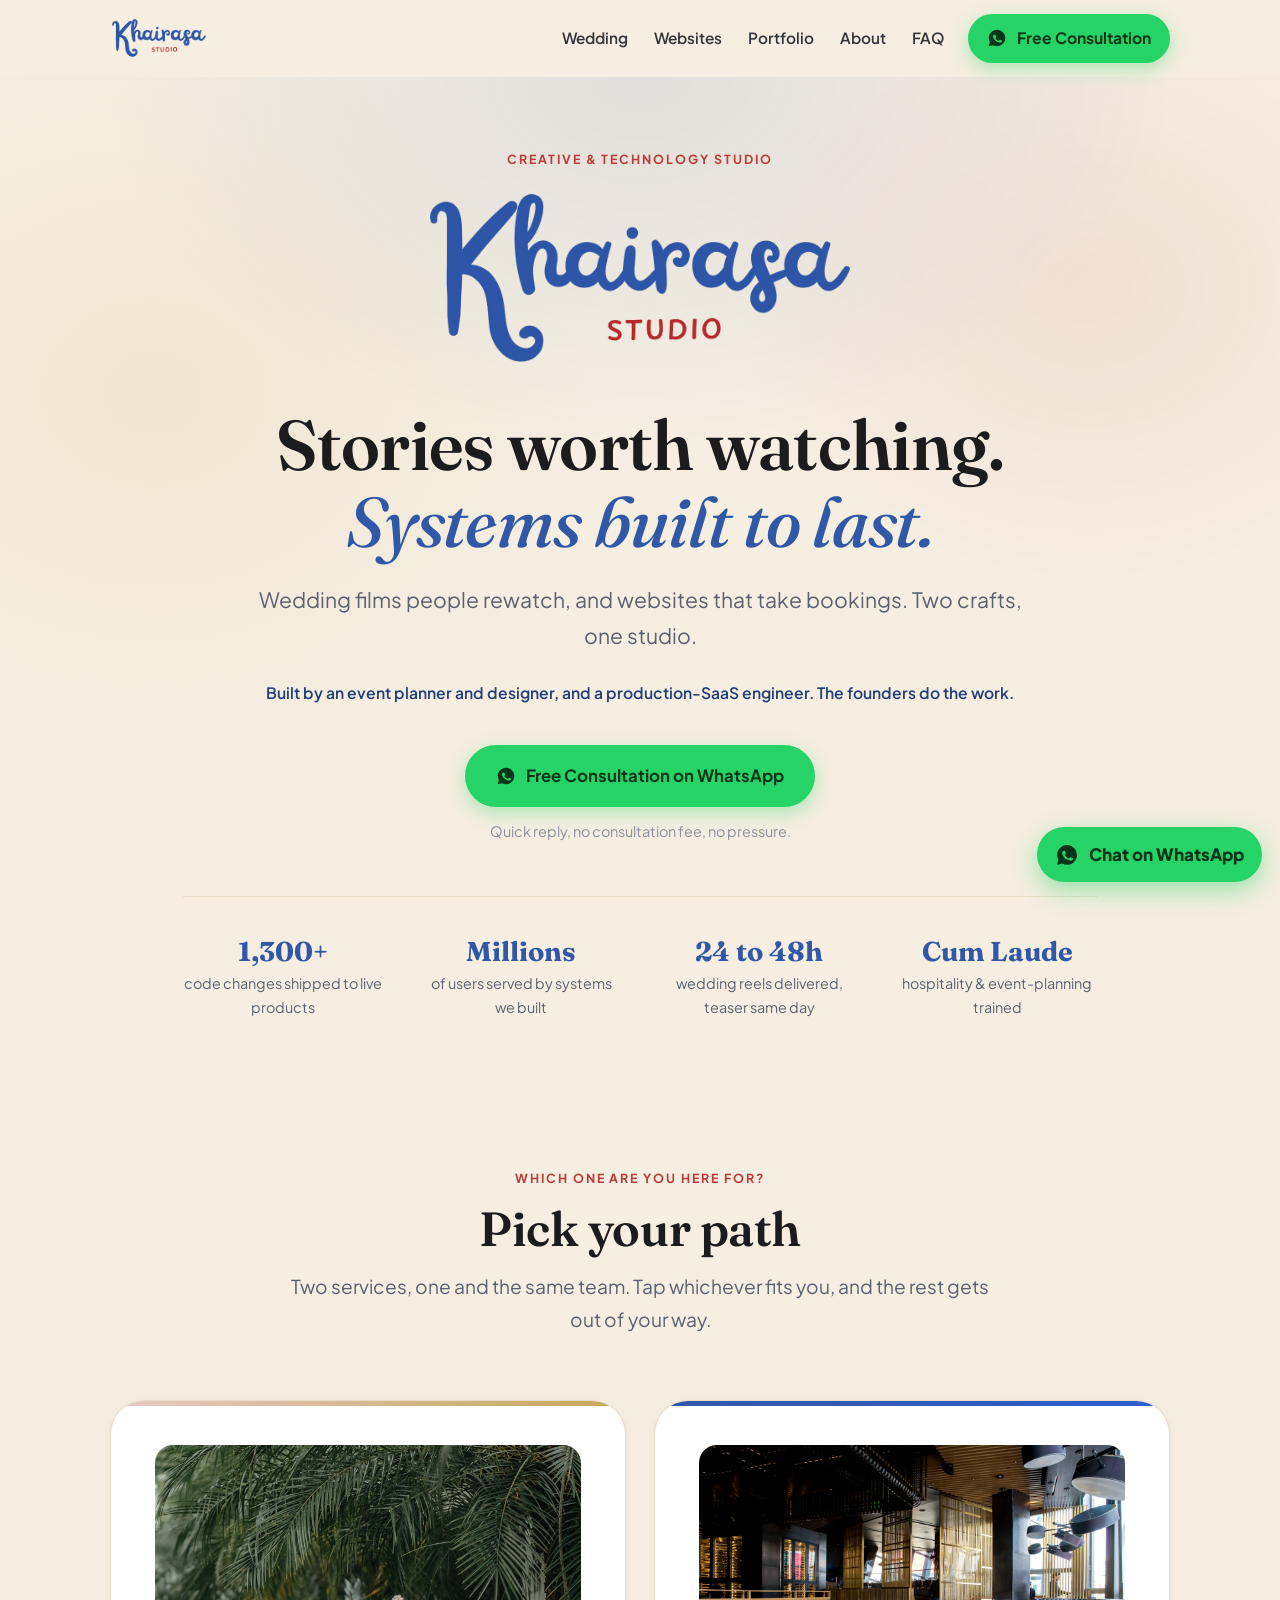
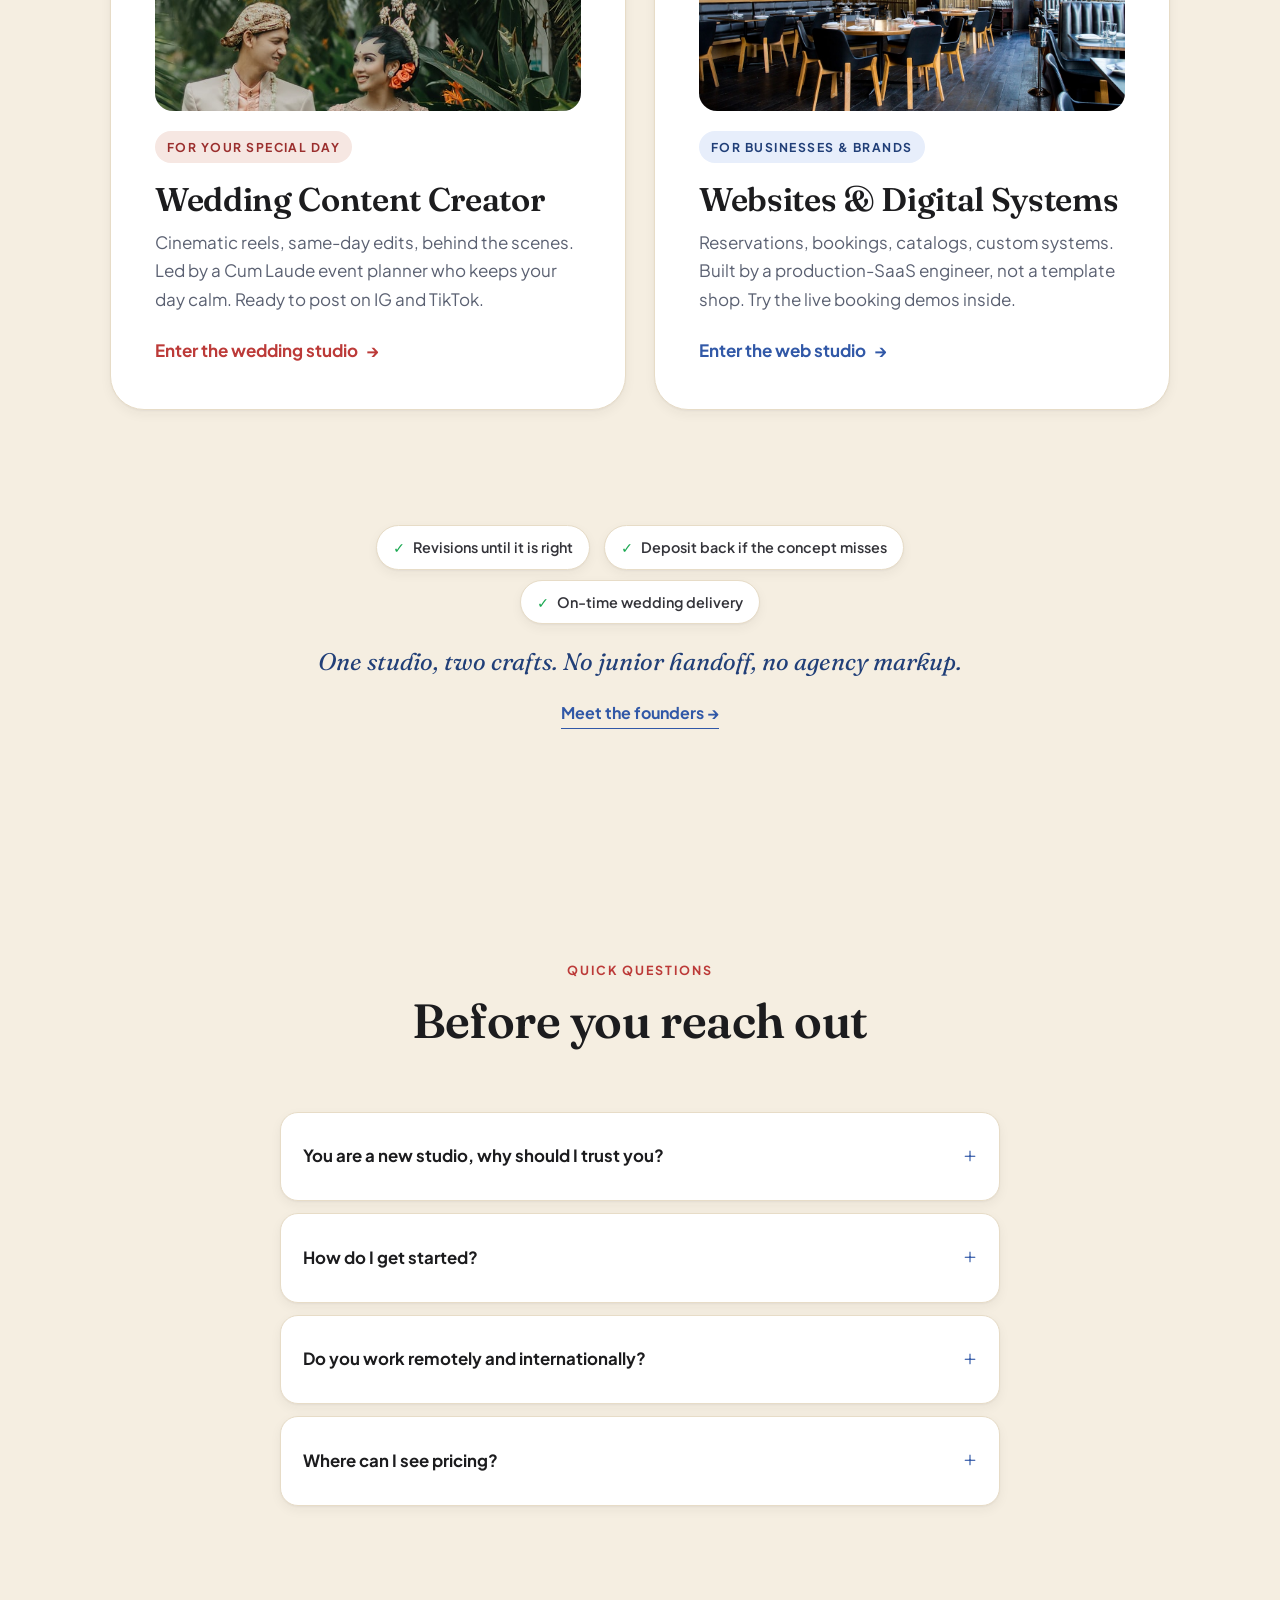
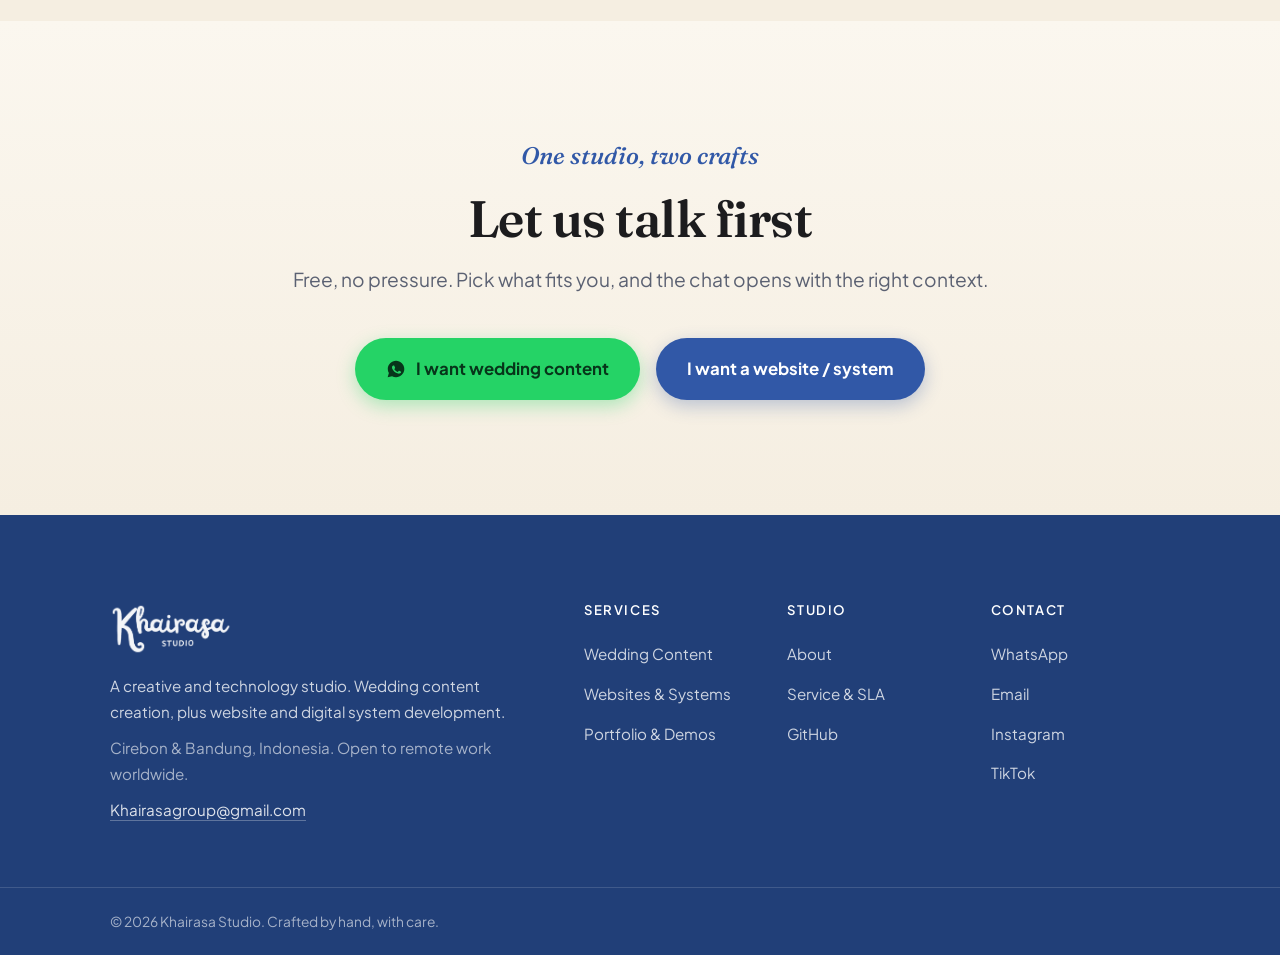
==== commit de8abc75: "fix(home): move the Meet the founders link onto its own line Co-Authored-By: Claude Opus 4.8 (1M con" ====
--- a/index.html
+++ b/index.html
@@ -40,7 +40,8 @@
     .chip span { display: inline-flex; align-items: center; gap: 8px; background: var(--card); border: 1px solid var(--line); border-radius: var(--pill); padding: 9px 16px; font-size: .9rem; font-weight: 600; color: var(--ink-soft); box-shadow: var(--sh-sm); }
     .chip span::before { content: "\2713"; color: var(--wa-dark); font-weight: 800; }
     .hubtrust__line { font-family: "Fraunces", serif; font-style: italic; font-size: clamp(1.15rem, 2.2vw, 1.5rem); color: var(--blue-deep); }
-    .hubtrust__line a { color: var(--blue); font-style: normal; font-weight: 700; border-bottom: 1px solid var(--blue); }
+    .hubtrust__cta { display: inline-block; margin-top: 16px; font-family: "Plus Jakarta Sans", sans-serif; font-style: normal; font-size: 1rem; color: var(--blue); font-weight: 700; border-bottom: 1px solid var(--blue); padding-bottom: 2px; transition: color .2s; }
+    .hubtrust__cta:hover { color: var(--blue-bright); }
   </style>
 
   <script type="application/ld+json">
@@ -166,7 +167,8 @@
       <span>Deposit back if the concept misses</span>
       <span>On-time wedding delivery</span>
     </div>
-    <p class="hubtrust__line">One studio, two crafts. No junior handoff, no agency markup. <a href="about/">Meet the founders &rarr;</a></p>
+    <p class="hubtrust__line">One studio, two crafts. No junior handoff, no agency markup.</p>
+    <a class="hubtrust__cta" href="about/">Meet the founders &rarr;</a>
   </div>
 </section>
 
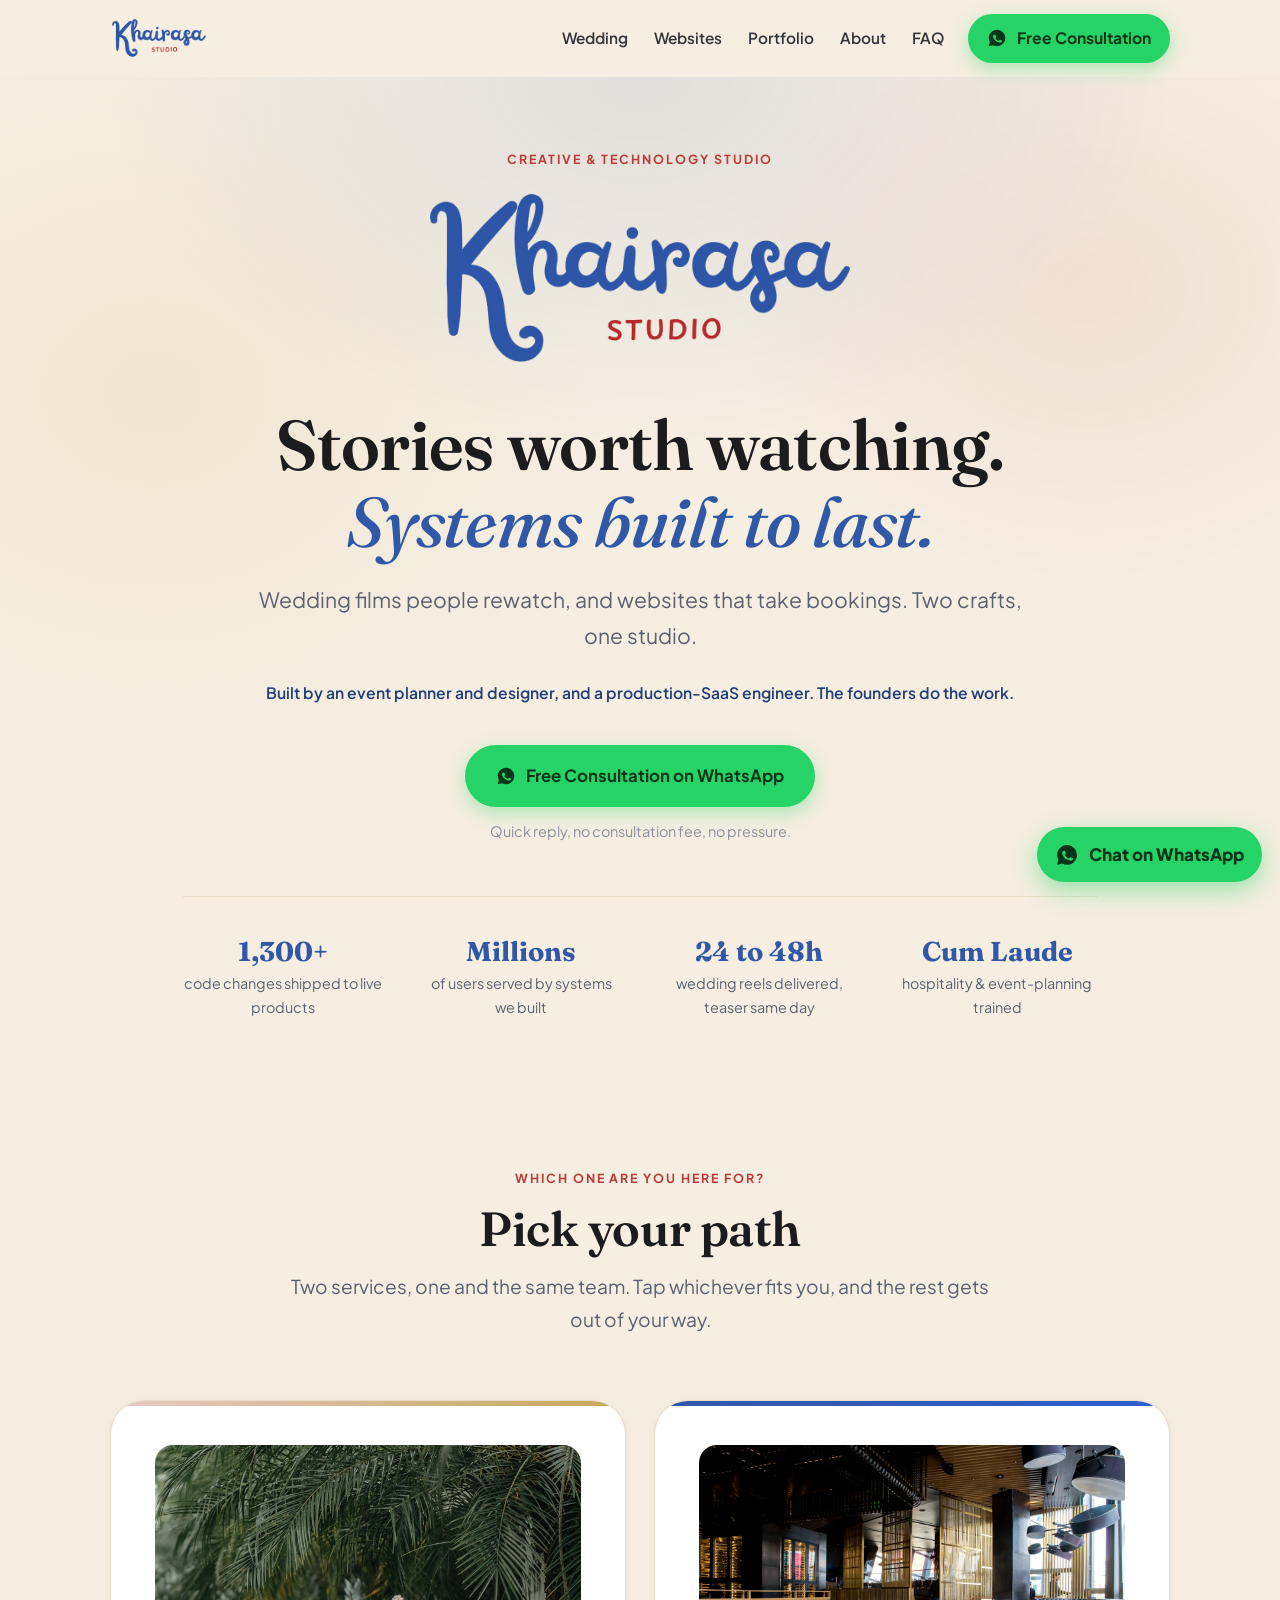
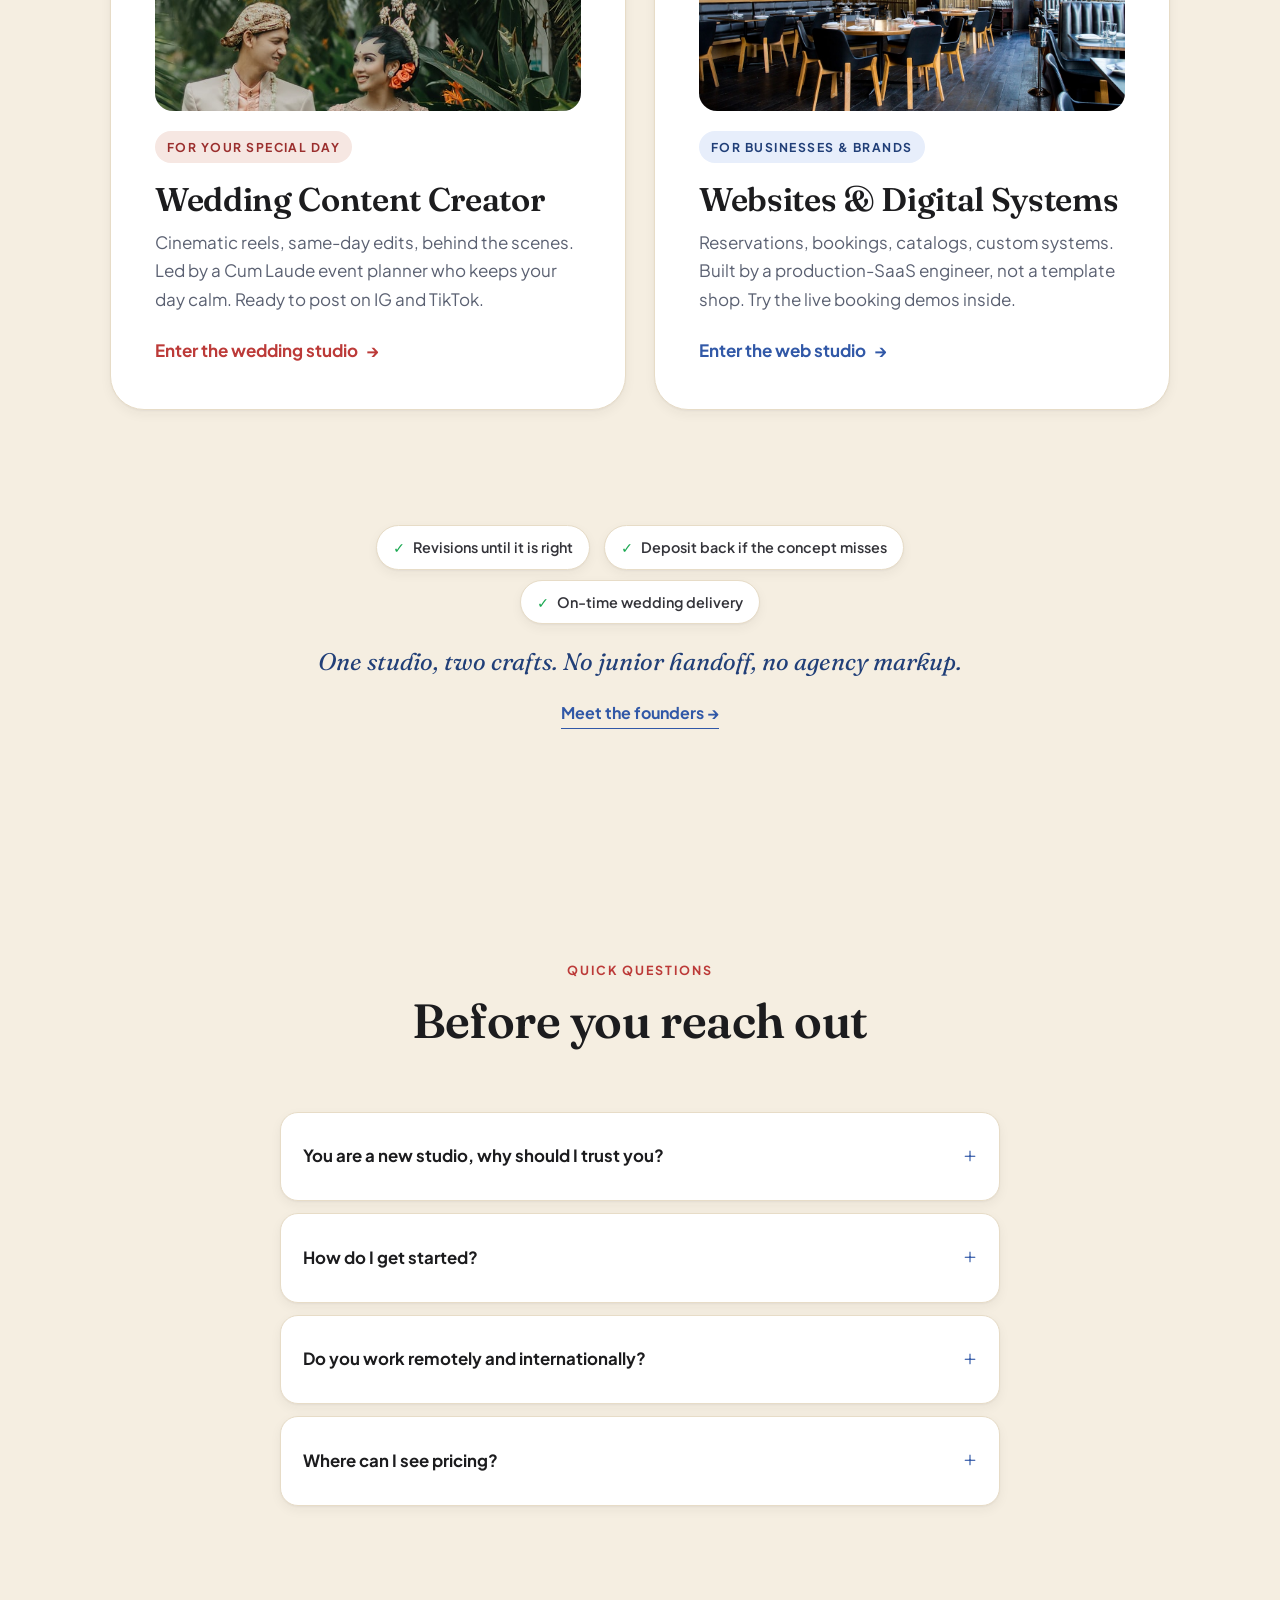
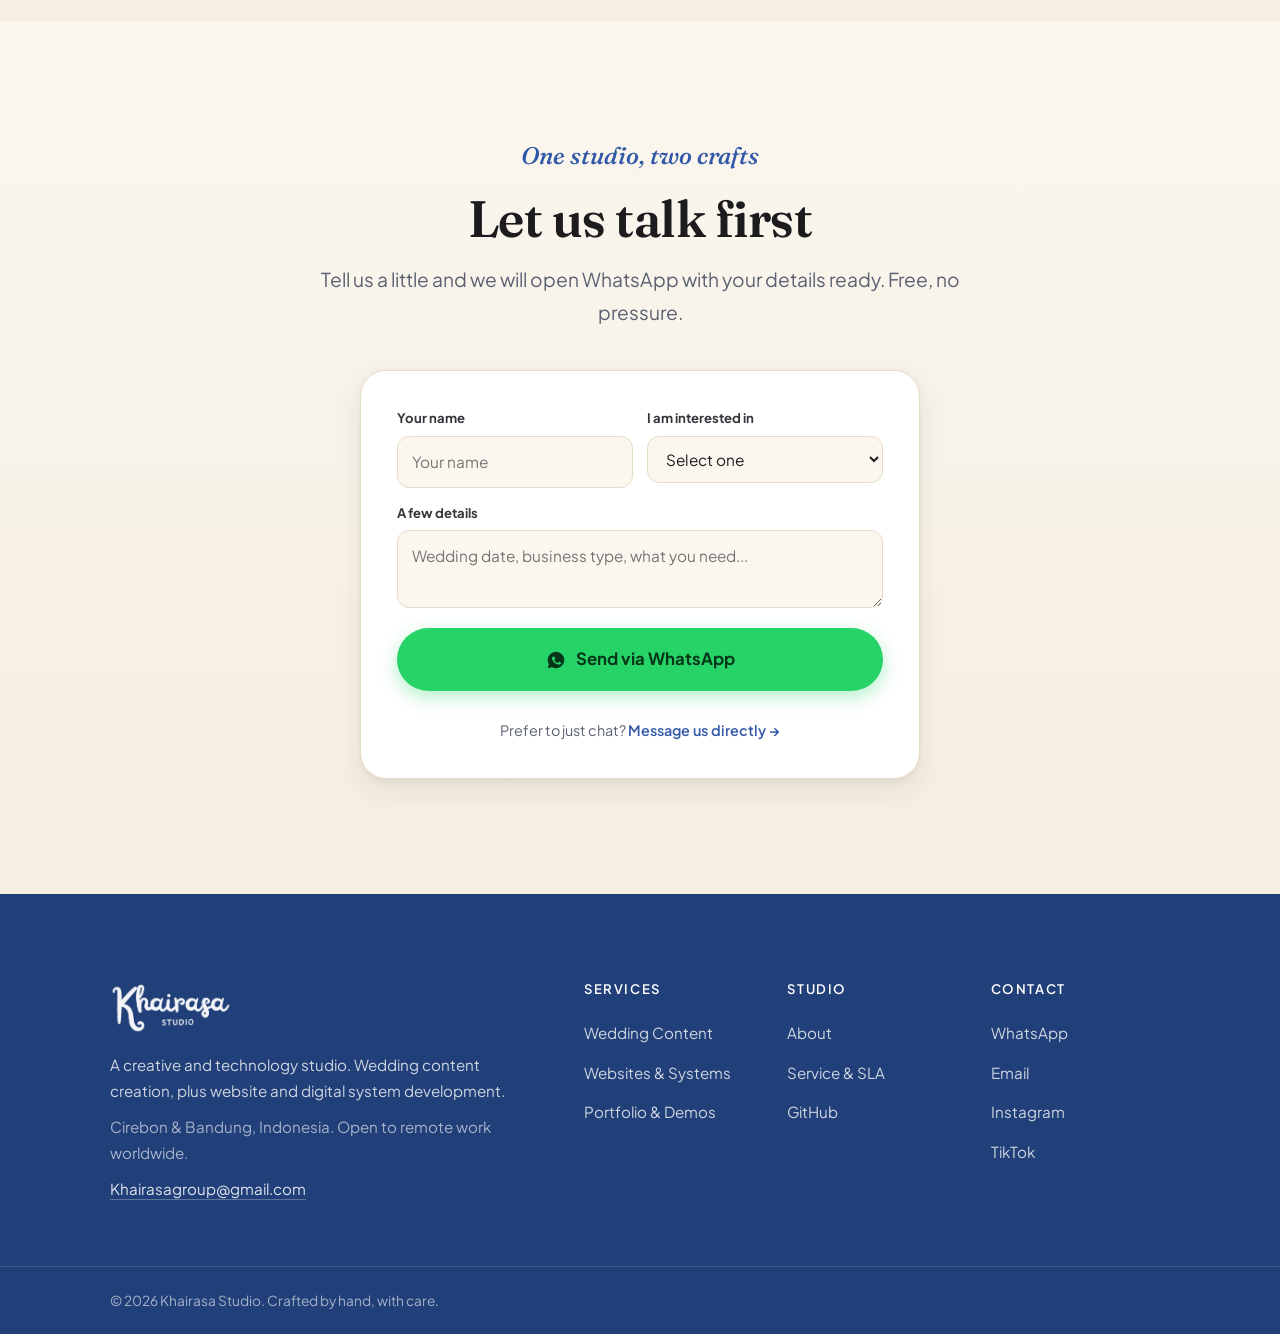
==== commit b332b75e: "feat(contact): guided brief forms on home + wedding + website Each form composes a clear WhatsApp me" ====
--- a/index.html
+++ b/index.html
@@ -206,15 +206,17 @@
     <div class="closing__inner reveal">
       <p class="eyebrow eyebrow--script">One studio, two crafts</p>
       <h2>Let us talk first</h2>
-      <p class="closing__lead">Free, no pressure. Pick what fits you, and the chat opens with the right context.</p>
-      <div class="closing__routes">
-        <a class="btn btn--wa btn--lg" href="https://wa.me/6285121525015" data-wa-text="Hi Khairasa Studio, I am interested in wedding content. Could you share packages and available dates?">
-          <span class="ico-wa" aria-hidden="true"></span> I want wedding content
-        </a>
-        <a class="btn btn--blue btn--lg" href="https://wa.me/6285121525015" data-wa-text="Hi Khairasa Studio, I want to build a website or system. Can we talk?">
-          I want a website / system
-        </a>
-      </div>
+      <p class="closing__lead">Tell us a little and we will open WhatsApp with your details ready. Free, no pressure.</p>
+      <form class="wa-form reveal" data-intro="Hi Khairasa Studio, I would like to start a conversation.">
+        <div class="wa-form__row">
+          <div class="wa-field"><label for="hf-name">Your name</label><input id="hf-name" data-label="Name" data-required placeholder="Your name" autocomplete="name" /></div>
+          <div class="wa-field"><label for="hf-int">I am interested in</label><select id="hf-int" data-label="Interested in" data-required><option value="">Select one</option><option>Wedding content</option><option>Website or system</option><option>Both</option></select></div>
+        </div>
+        <div class="wa-field"><label for="hf-msg">A few details</label><textarea id="hf-msg" data-label="Details" placeholder="Wedding date, business type, what you need..."></textarea></div>
+        <button type="submit" class="btn btn--wa btn--lg"><span class="ico-wa" aria-hidden="true"></span> Send via WhatsApp</button>
+        <p class="wa-form__err"></p>
+        <p class="wa-form__alt">Prefer to just chat? <a href="https://wa.me/6285121525015" data-wa-text="Hi Khairasa Studio, I would like a free consultation.">Message us directly &rarr;</a></p>
+      </form>
     </div>
   </div>
 </section>
--- a/assets/css/styles.css
+++ b/assets/css/styles.css
@@ -355,6 +355,20 @@
 .closing__lead { color: var(--muted); font-size: clamp(1.02rem, 1.6vw, 1.2rem); margin: 16px auto clamp(30px, 4vw, 42px); max-width: 50ch; }
 .closing__routes { display: flex; flex-wrap: wrap; gap: 16px; justify-content: center; }
 
+/* guided contact form (builds a clear WhatsApp message) */
+.wa-form { max-width: 560px; margin: 0 auto; text-align: left; background: var(--card); border: 1px solid var(--line); border-radius: var(--r-lg); padding: clamp(24px, 3.5vw, 36px); box-shadow: var(--sh); }
+.wa-form__row { display: grid; grid-template-columns: 1fr 1fr; gap: 14px; }
+.wa-field { display: flex; flex-direction: column; gap: 6px; margin-bottom: 14px; }
+.wa-field label { font-size: .82rem; font-weight: 700; color: var(--ink-soft); }
+.wa-field input, .wa-field select, .wa-field textarea { background: var(--panel); border: 1.5px solid var(--line); border-radius: 12px; padding: 12px 14px; font: inherit; font-size: .96rem; color: var(--ink); transition: border-color .2s, box-shadow .2s; }
+.wa-field input:focus, .wa-field select:focus, .wa-field textarea:focus { outline: 0; border-color: var(--blue); box-shadow: 0 0 0 3px rgba(49,88,167,.14); }
+.wa-field textarea { resize: vertical; min-height: 76px; }
+.wa-form .btn { width: 100%; margin-top: 6px; }
+.wa-form__err { color: var(--red); font-size: .84rem; margin-top: 8px; min-height: 1.1em; text-align: center; }
+.wa-form__alt { text-align: center; font-size: .9rem; color: var(--muted); margin-top: 4px; }
+.wa-form__alt a { color: var(--blue); font-weight: 600; }
+@media (max-width: 560px) { .wa-form__row { grid-template-columns: 1fr; } }
+
 /* footer */
 .footer { background: var(--blue-deep); color: rgba(255,255,255,.78); padding-top: clamp(56px, 8vw, 88px); }
 .footer__inner { display: grid; grid-template-columns: 1.4fr 2fr; gap: clamp(34px, 5vw, 64px); padding-bottom: clamp(40px, 6vw, 64px); }
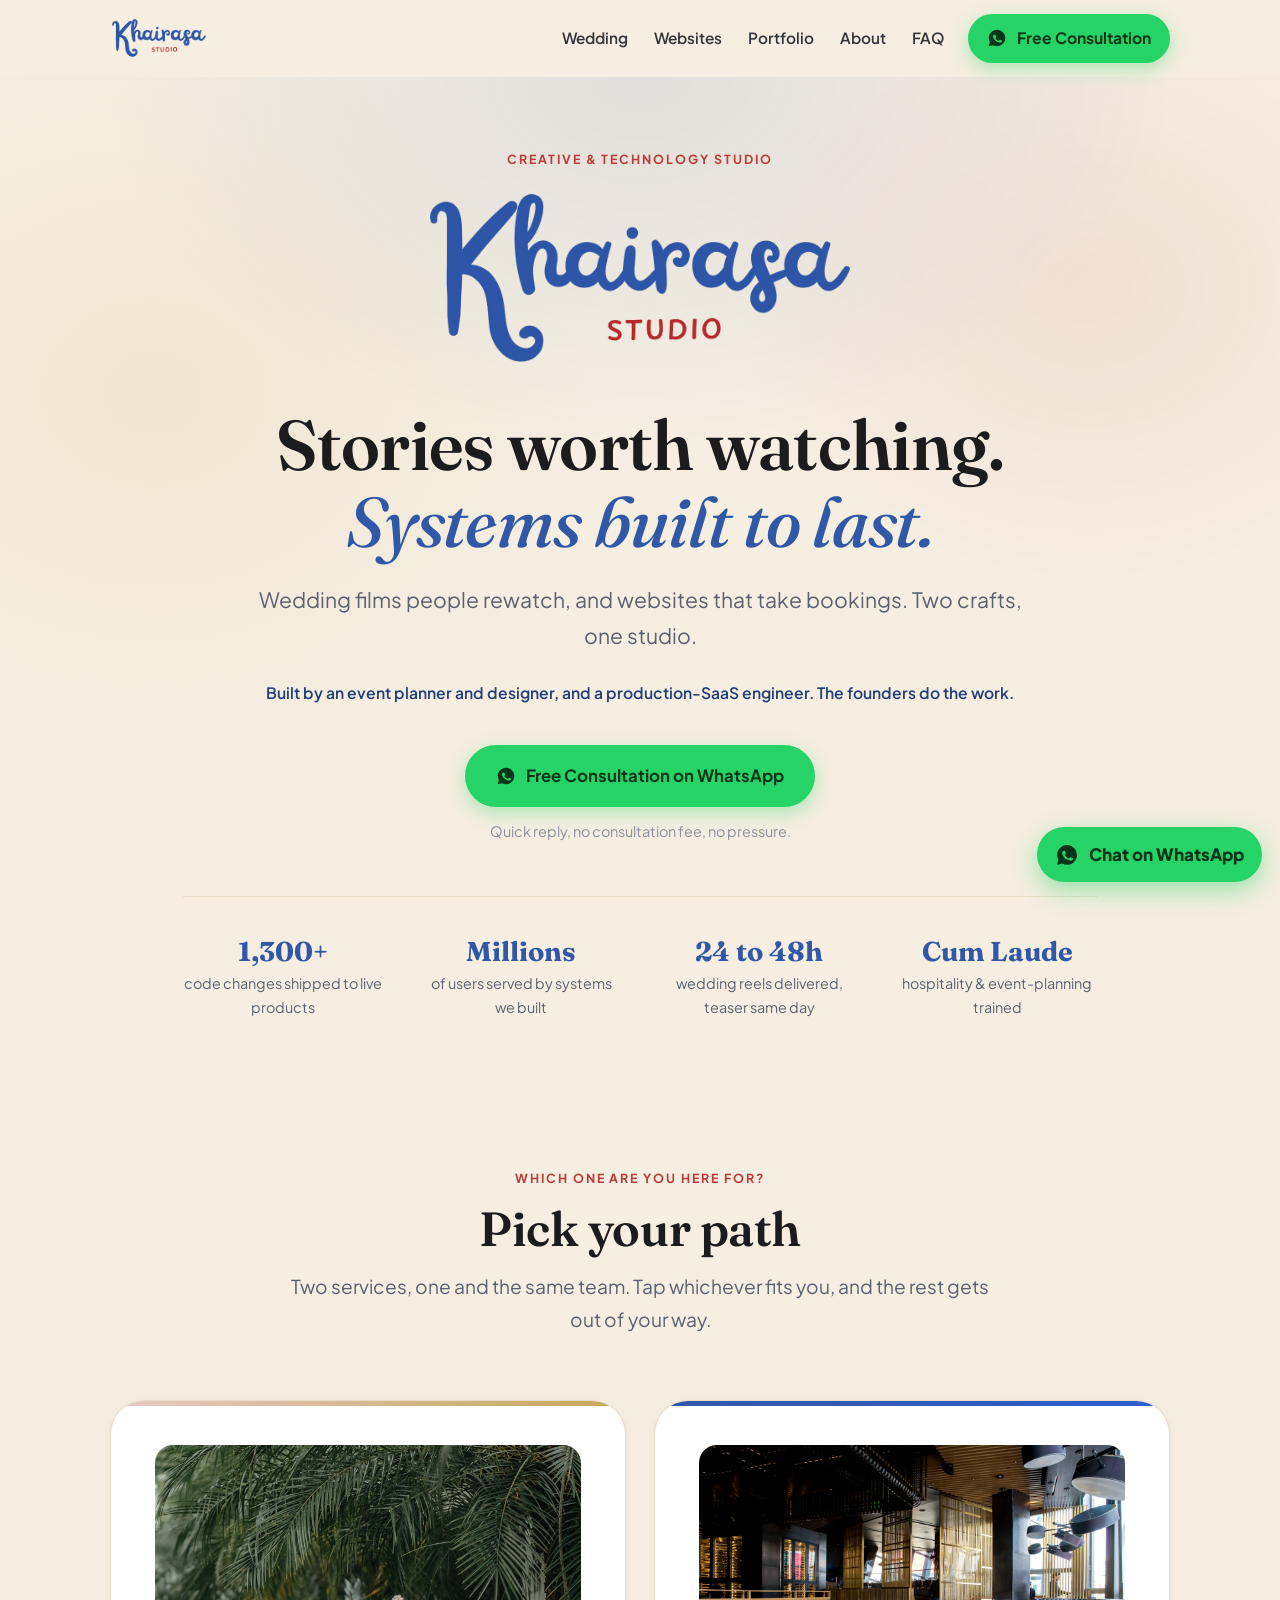
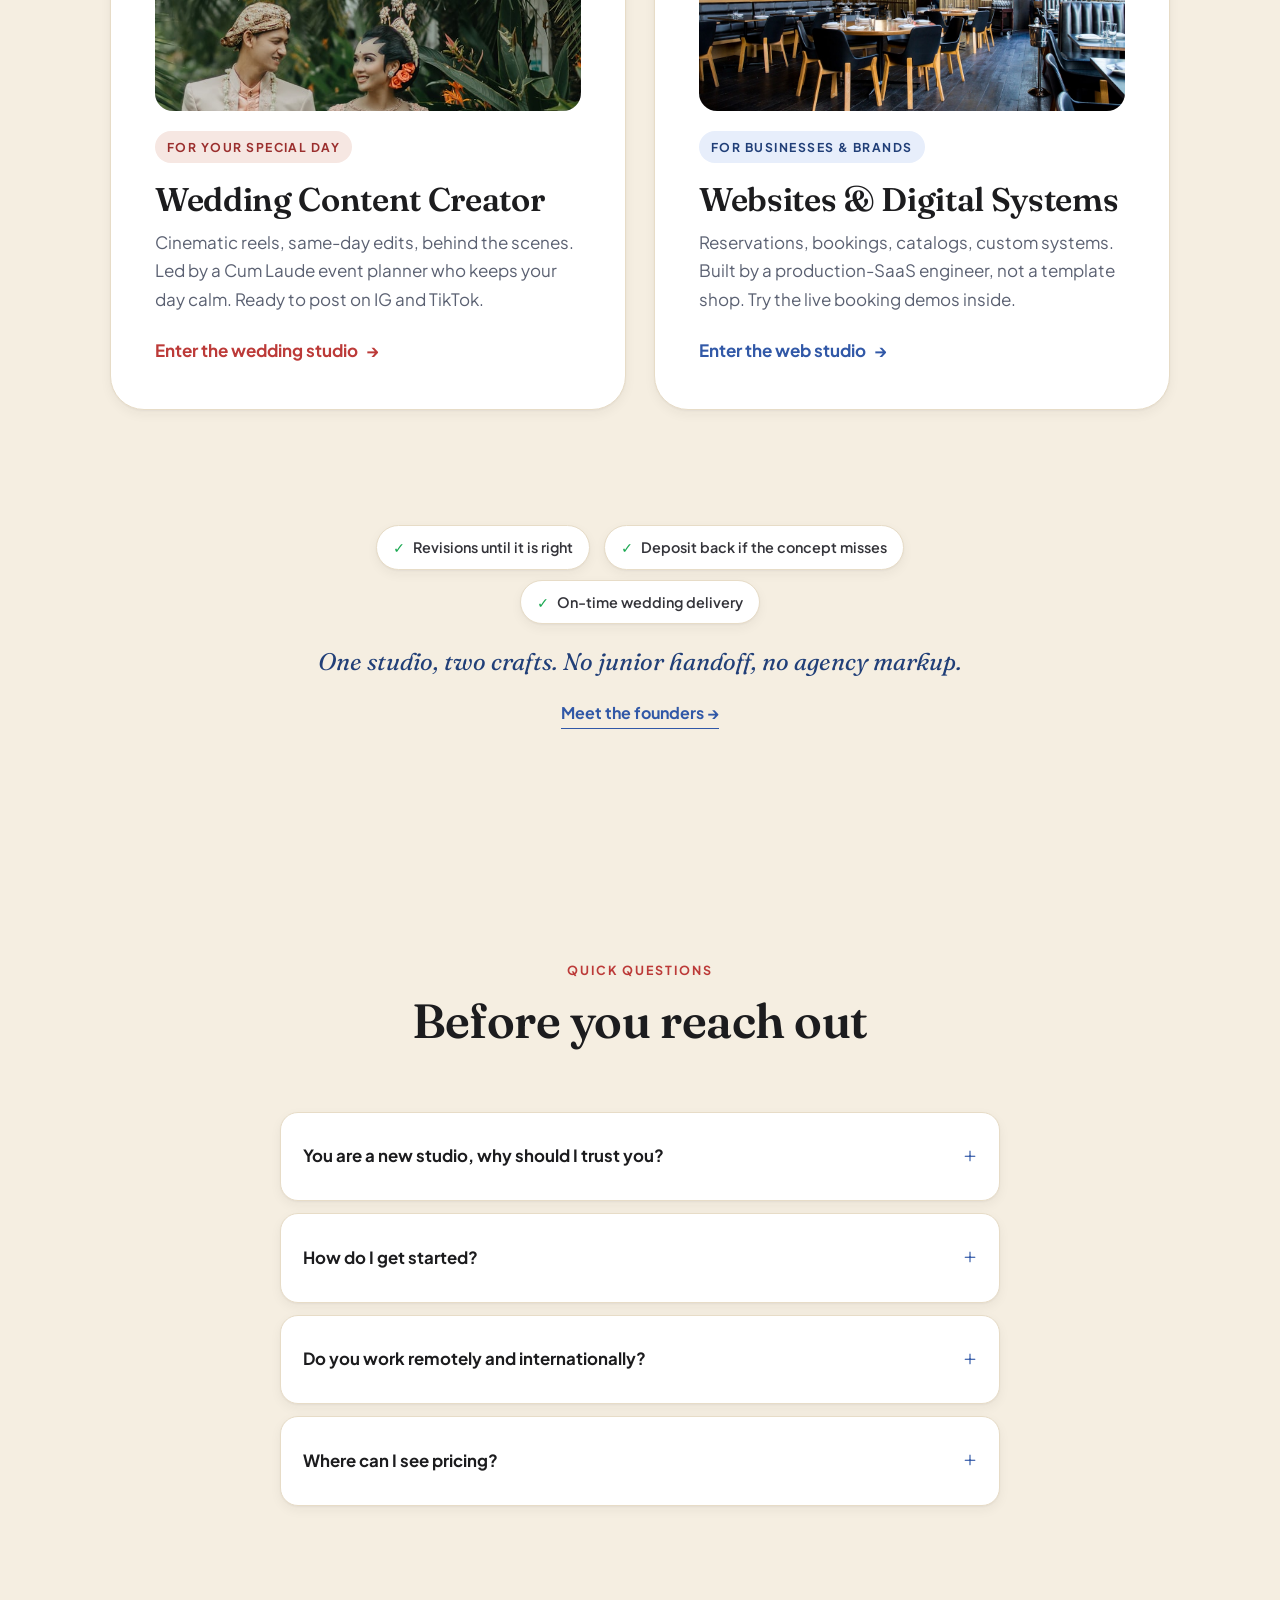
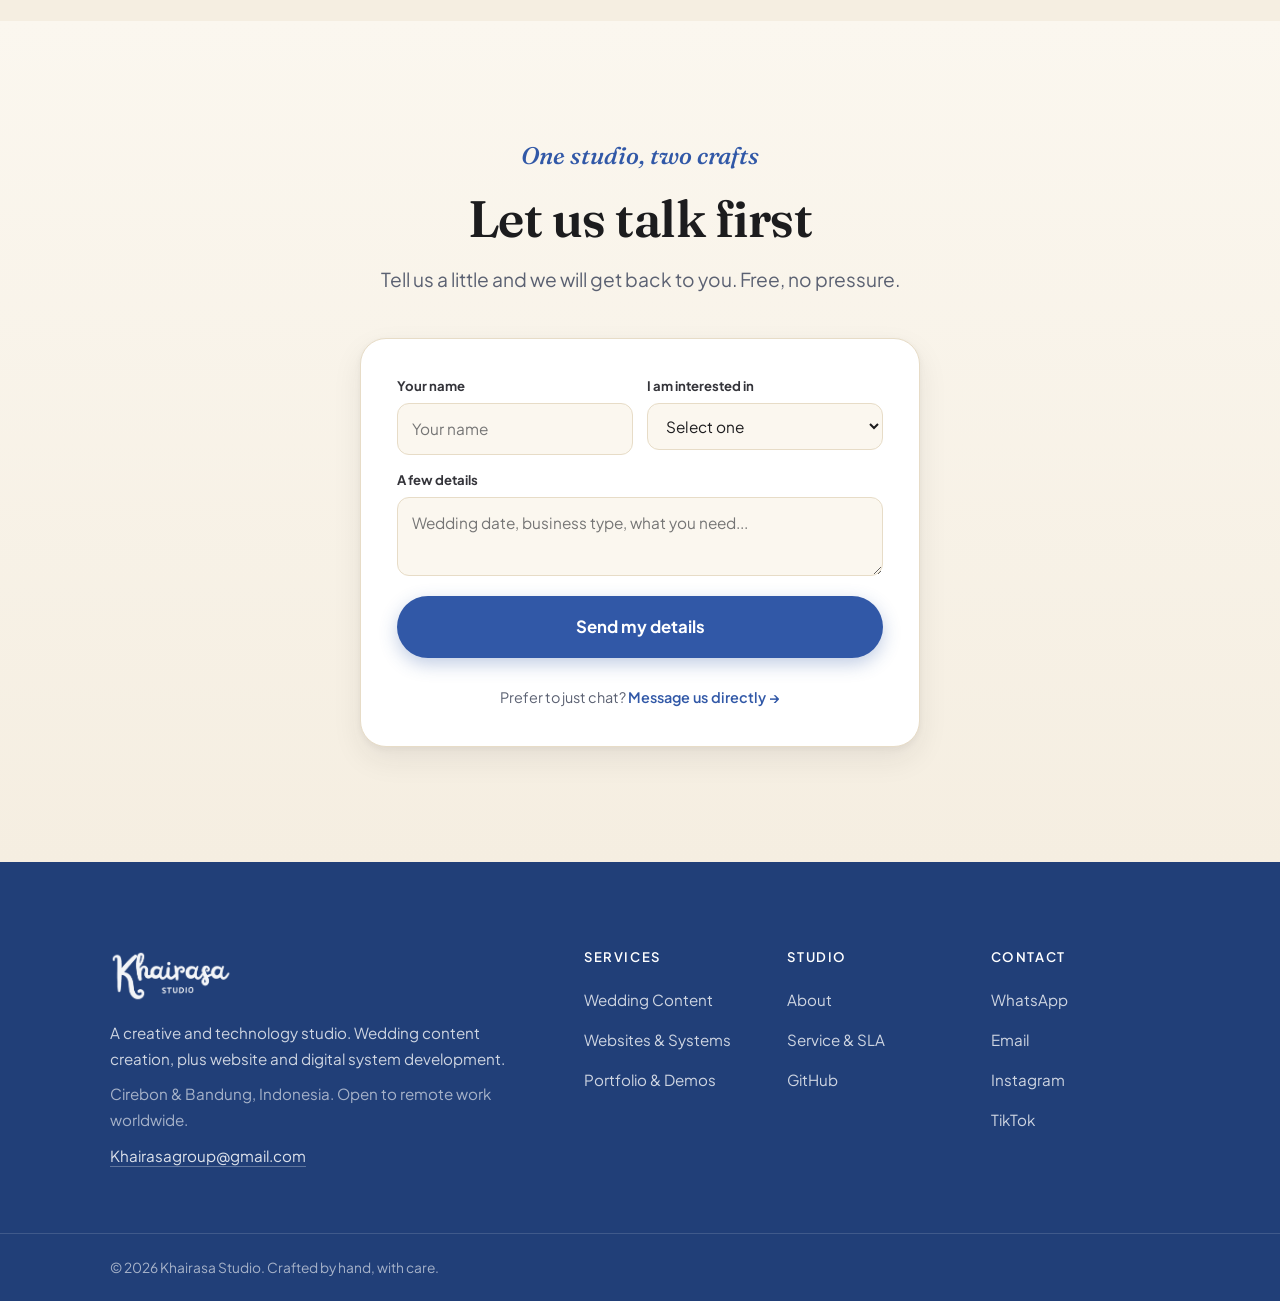
==== commit 8a5d2acc: "feat(contact): save leads via Web3Forms with thank-you + WhatsApp fallback Insert access key, switch" ====
--- a/index.html
+++ b/index.html
@@ -206,14 +206,14 @@
     <div class="closing__inner reveal">
       <p class="eyebrow eyebrow--script">One studio, two crafts</p>
       <h2>Let us talk first</h2>
-      <p class="closing__lead">Tell us a little and we will open WhatsApp with your details ready. Free, no pressure.</p>
+      <p class="closing__lead">Tell us a little and we will get back to you. Free, no pressure.</p>
       <form class="wa-form reveal" data-intro="Hi Khairasa Studio, I would like to start a conversation.">
         <div class="wa-form__row">
           <div class="wa-field"><label for="hf-name">Your name</label><input id="hf-name" data-label="Name" data-required placeholder="Your name" autocomplete="name" /></div>
           <div class="wa-field"><label for="hf-int">I am interested in</label><select id="hf-int" data-label="Interested in" data-required><option value="">Select one</option><option>Wedding content</option><option>Website or system</option><option>Both</option></select></div>
         </div>
         <div class="wa-field"><label for="hf-msg">A few details</label><textarea id="hf-msg" data-label="Details" placeholder="Wedding date, business type, what you need..."></textarea></div>
-        <button type="submit" class="btn btn--wa btn--lg"><span class="ico-wa" aria-hidden="true"></span> Send via WhatsApp</button>
+        <input type="checkbox" name="botcheck" tabindex="-1" autocomplete="off" style="display:none" aria-hidden="true" /><button type="submit" class="btn btn--blue btn--lg">Send my details</button>
         <p class="wa-form__err"></p>
         <p class="wa-form__alt">Prefer to just chat? <a href="https://wa.me/6285121525015" data-wa-text="Hi Khairasa Studio, I would like a free consultation.">Message us directly &rarr;</a></p>
       </form>
--- a/assets/css/styles.css
+++ b/assets/css/styles.css
@@ -367,6 +367,11 @@
 .wa-form__err { color: var(--red); font-size: .84rem; margin-top: 8px; min-height: 1.1em; text-align: center; }
 .wa-form__alt { text-align: center; font-size: .9rem; color: var(--muted); margin-top: 4px; }
 .wa-form__alt a { color: var(--blue); font-weight: 600; }
+.wa-form__ok { text-align: center; padding: 10px 0; }
+.wa-form__okcheck { display: grid; place-items: center; width: 56px; height: 56px; border-radius: 50%; background: rgba(37,211,102,.14); color: var(--wa-dark); font-size: 1.7rem; font-weight: 800; margin: 0 auto 14px; }
+.wa-form__ok h3 { font-size: 1.4rem; margin-bottom: 8px; }
+.wa-form__ok p { color: var(--muted); }
+.wa-form__ok a { color: var(--blue); font-weight: 700; }
 @media (max-width: 560px) { .wa-form__row { grid-template-columns: 1fr; } }
 
 /* footer */
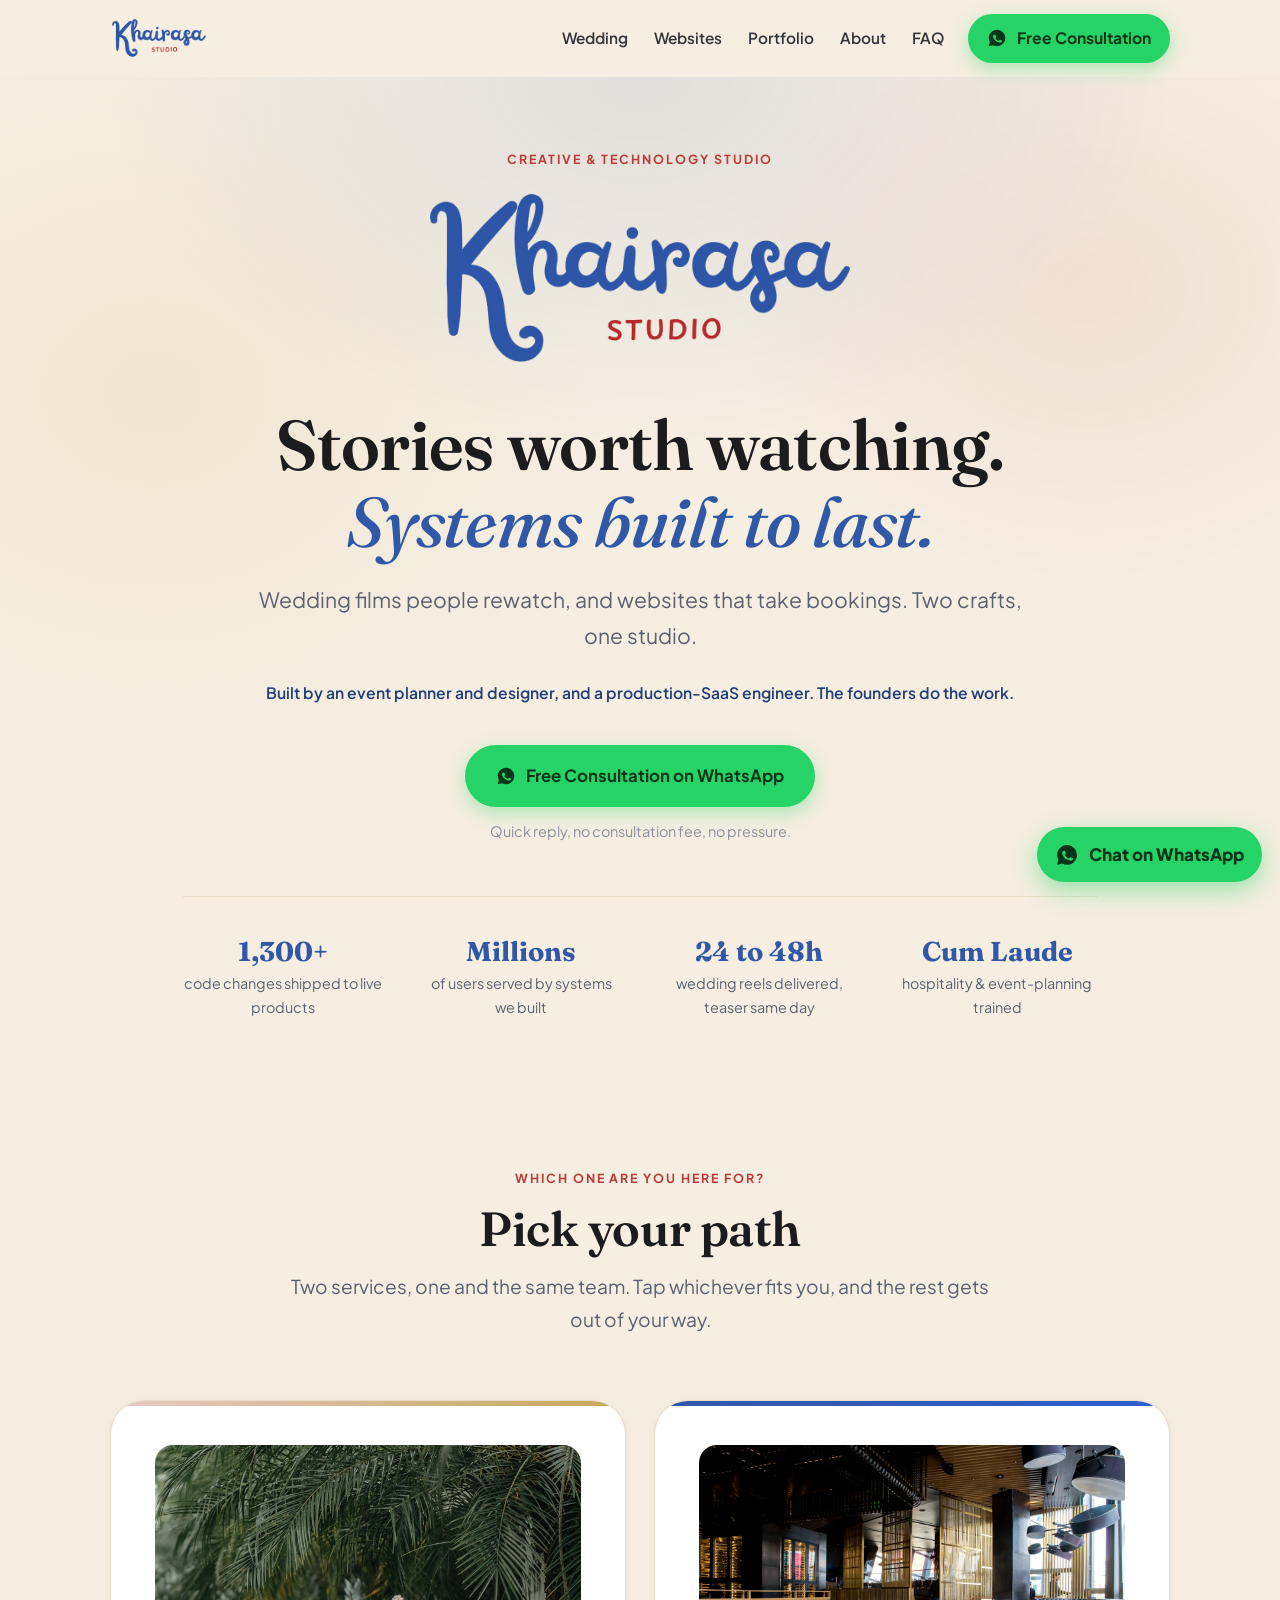
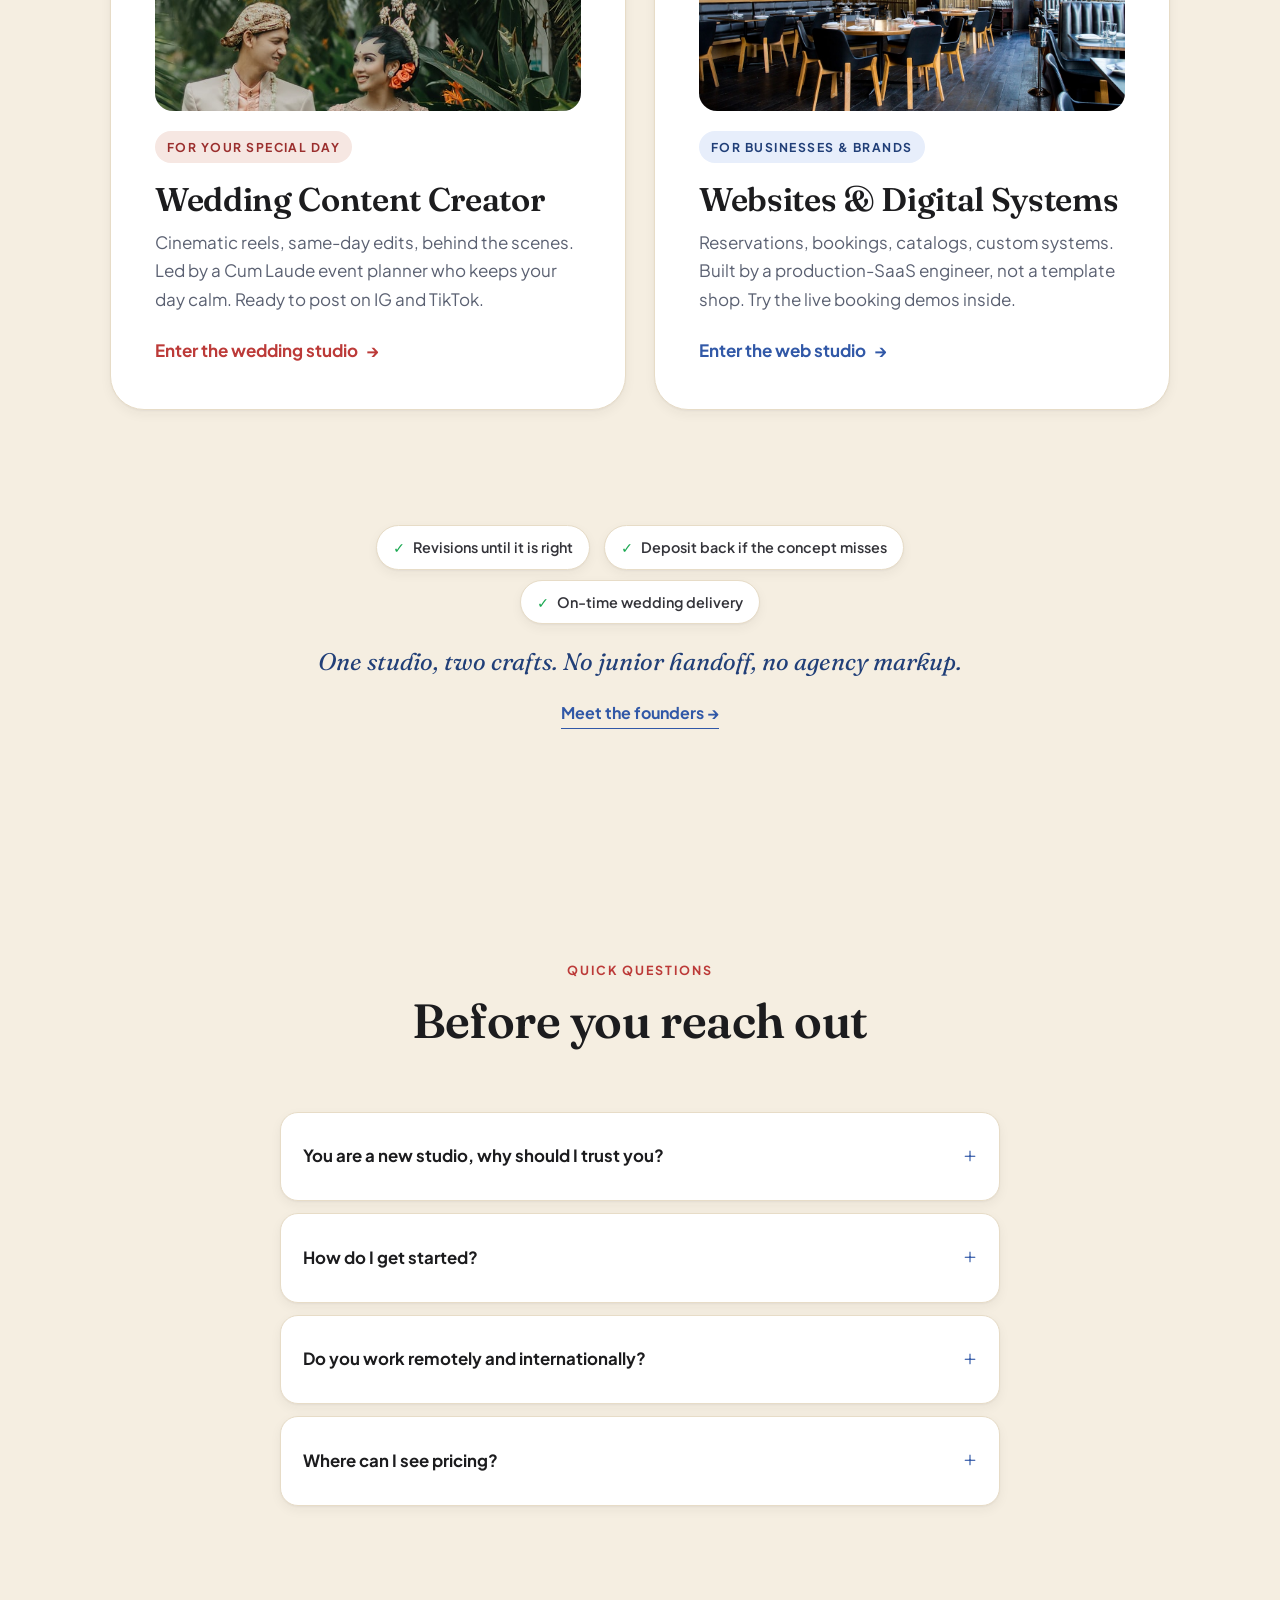
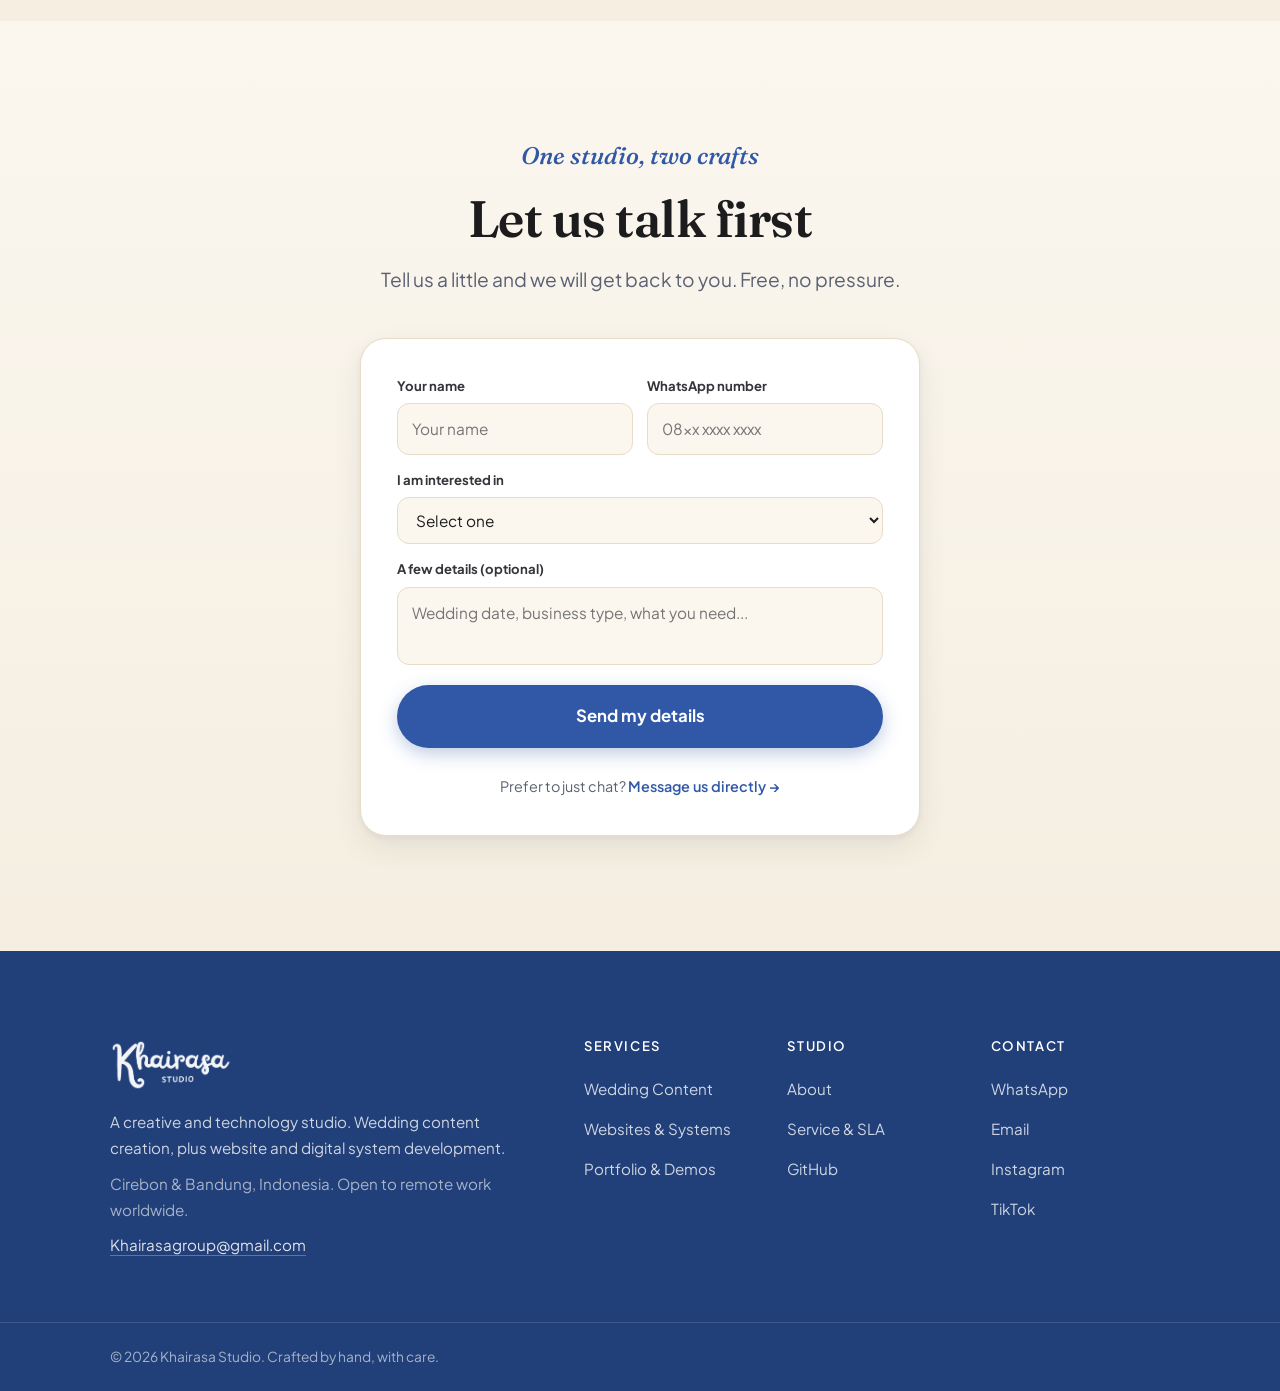
==== commit f76865b8: "feat(contact): add WhatsApp/email fields, auto-grow textarea, fix website band Forms now capture how" ====
--- a/index.html
+++ b/index.html
@@ -210,9 +210,10 @@
       <form class="wa-form reveal" data-intro="Hi Khairasa Studio, I would like to start a conversation.">
         <div class="wa-form__row">
           <div class="wa-field"><label for="hf-name">Your name</label><input id="hf-name" data-label="Name" data-required placeholder="Your name" autocomplete="name" /></div>
-          <div class="wa-field"><label for="hf-int">I am interested in</label><select id="hf-int" data-label="Interested in" data-required><option value="">Select one</option><option>Wedding content</option><option>Website or system</option><option>Both</option></select></div>
+          <div class="wa-field"><label for="hf-wa">WhatsApp number</label><input id="hf-wa" type="tel" data-label="WhatsApp number" data-required placeholder="08xx xxxx xxxx" autocomplete="tel" /></div>
         </div>
-        <div class="wa-field"><label for="hf-msg">A few details</label><textarea id="hf-msg" data-label="Details" placeholder="Wedding date, business type, what you need..."></textarea></div>
+        <div class="wa-field"><label for="hf-int">I am interested in</label><select id="hf-int" data-label="Interested in" data-required><option value="">Select one</option><option>Wedding content</option><option>Website or system</option><option>Both</option></select></div>
+        <div class="wa-field"><label for="hf-msg">A few details (optional)</label><textarea id="hf-msg" data-label="Details" placeholder="Wedding date, business type, what you need..."></textarea></div>
         <input type="checkbox" name="botcheck" tabindex="-1" autocomplete="off" style="display:none" aria-hidden="true" /><button type="submit" class="btn btn--blue btn--lg">Send my details</button>
         <p class="wa-form__err"></p>
         <p class="wa-form__alt">Prefer to just chat? <a href="https://wa.me/6285121525015" data-wa-text="Hi Khairasa Studio, I would like a free consultation.">Message us directly &rarr;</a></p>
--- a/assets/css/styles.css
+++ b/assets/css/styles.css
@@ -362,7 +362,7 @@
 .wa-field label { font-size: .82rem; font-weight: 700; color: var(--ink-soft); }
 .wa-field input, .wa-field select, .wa-field textarea { background: var(--panel); border: 1.5px solid var(--line); border-radius: 12px; padding: 12px 14px; font: inherit; font-size: .96rem; color: var(--ink); transition: border-color .2s, box-shadow .2s; }
 .wa-field input:focus, .wa-field select:focus, .wa-field textarea:focus { outline: 0; border-color: var(--blue); box-shadow: 0 0 0 3px rgba(49,88,167,.14); }
-.wa-field textarea { resize: vertical; min-height: 76px; }
+.wa-field textarea { resize: none; min-height: 76px; overflow: hidden; }
 .wa-form .btn { width: 100%; margin-top: 6px; }
 .wa-form__err { color: var(--red); font-size: .84rem; margin-top: 8px; min-height: 1.1em; text-align: center; }
 .wa-form__alt { text-align: center; font-size: .9rem; color: var(--muted); margin-top: 4px; }
